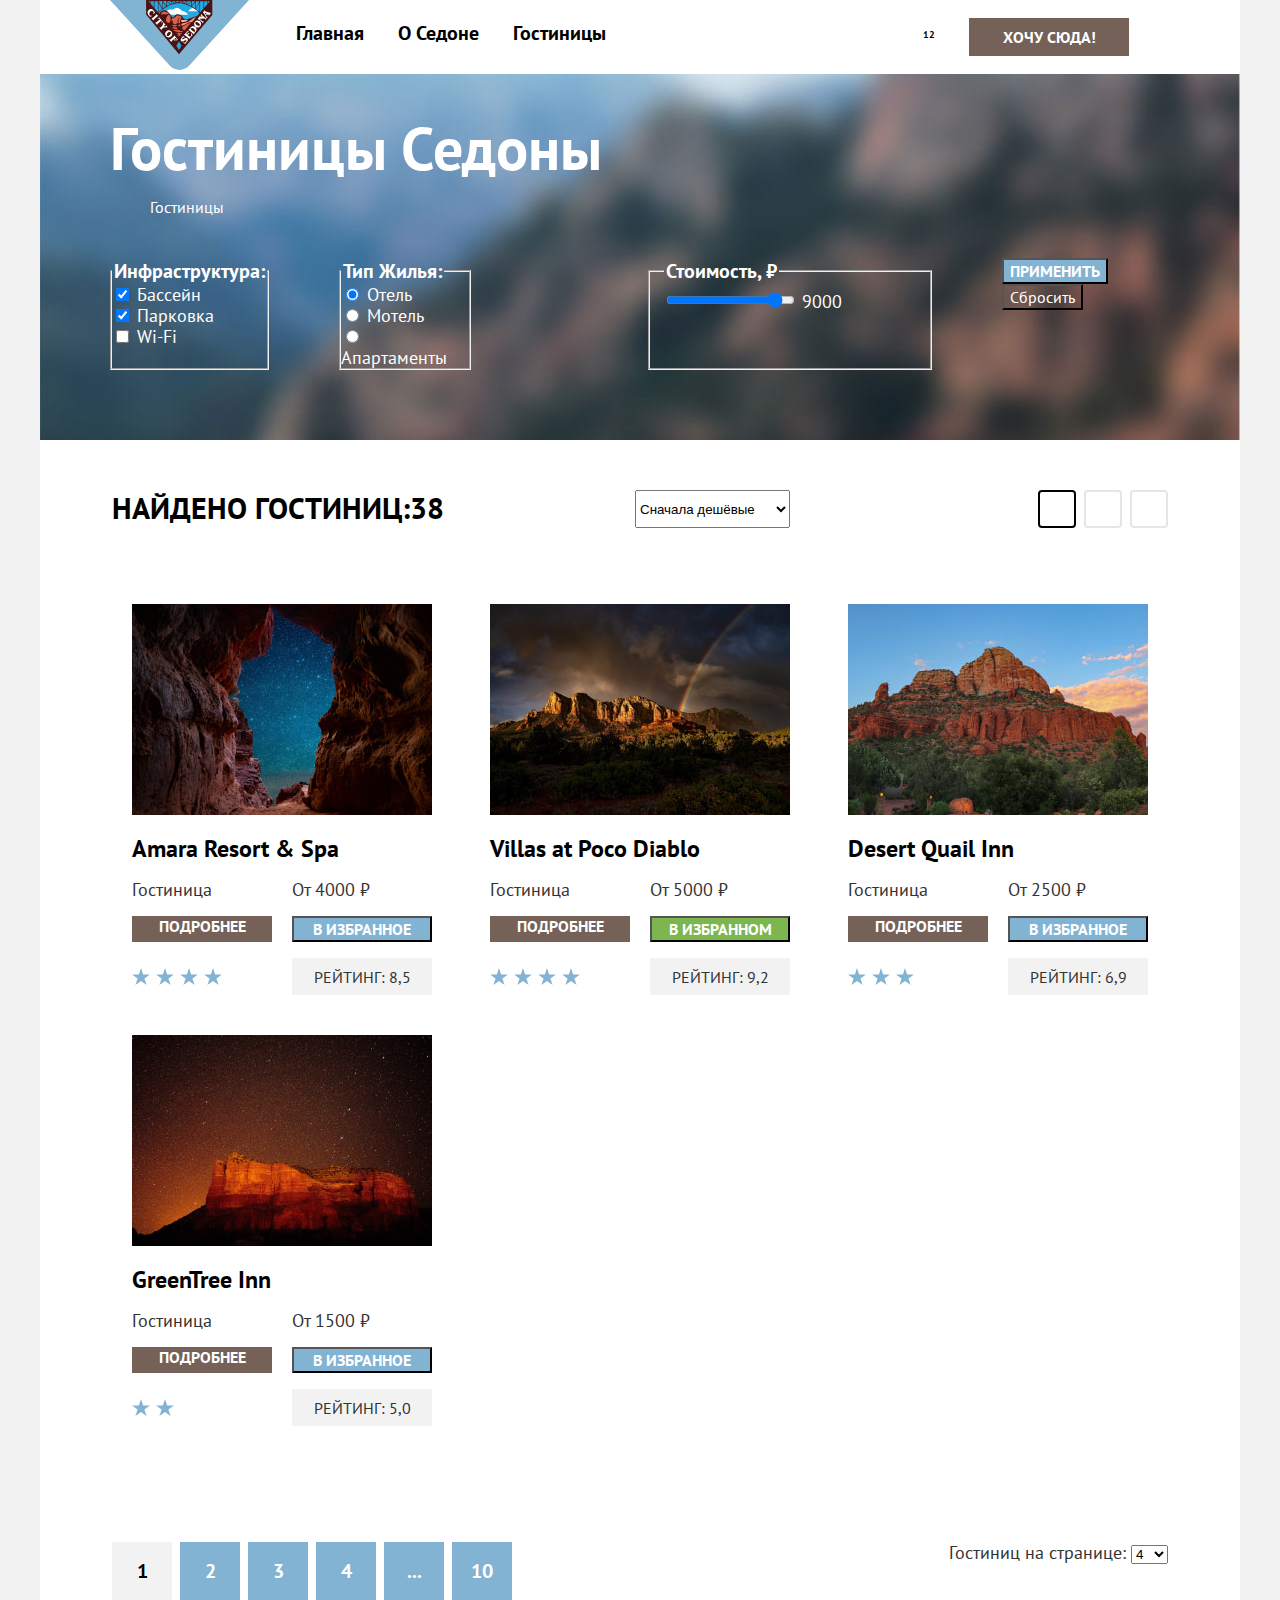
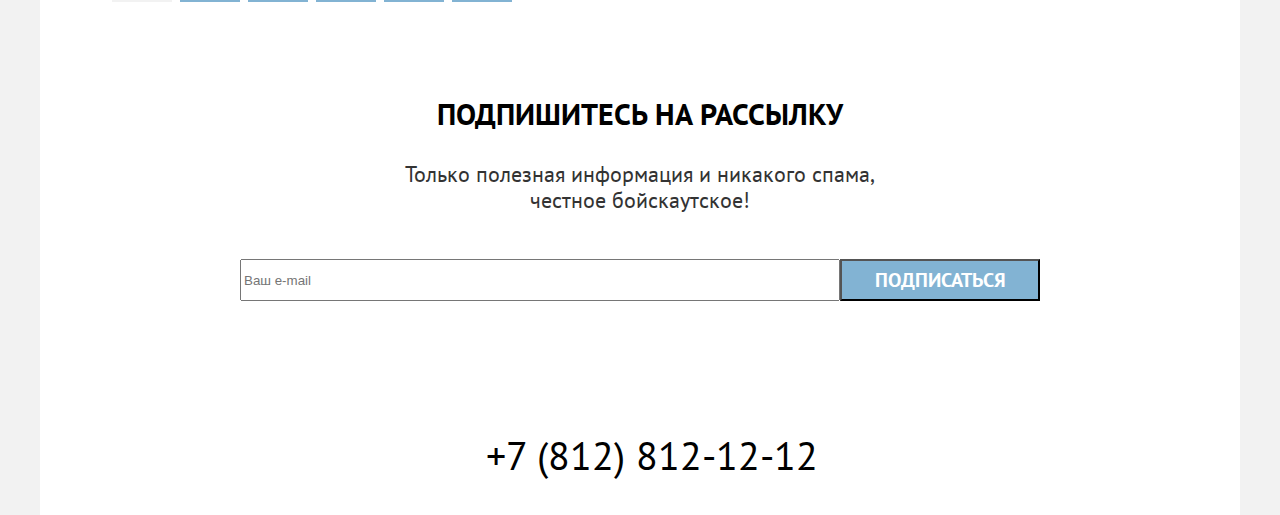
==== catalog.html @ 7f306c59 "Merge pull request #7 from irinka-akva/master" ====
<!DOCTYPE html>
<html lang="ru">

  <head>
    <meta charset="utf-8" />
    <title>Гостиницы Седоны</title>
    <link rel="stylesheet" href="styles/styles.css" />
  </head>

  <body>
    <div class="common-container">
      <header class="header">
        <nav class="navigation">
          <a class="navigation-logo" href="https://htmlacademy.ru/">
            <img class="header-logo" src="images/logo-sedona.svg" width="139" height="70"
              alt="Логотип сайта туристического городка Седона." />
          </a>
          <ul class="navigation-list">
            <li class="navigation-list-item">
              <a class="navigation-link navigation-link-nav" href="index.html">Главная</a>
            </li>
            <li class="navigation-list-item">
              <a class="navigation-link navigation-link-nav" href="#">О Седоне</a>
            </li>
            <li class="navigation-list-item">
              <a class="navigation-link-current navigation-link-nav" href="catalog.html">Гостиницы</a>
            </li>
          </ul>
          <ul class="navigation-list navigation-user">
            <li class="navigation-list-item">
              <a class="navigation-link navigation-link-user" href="#">
                <span class="visually-hidden">Поиск</span>
              </a>
            </li>
            <li class="navigation-list-item">
              <a class="navigation-link navigation-link-user" href="#">
                <span class="visually-hidden">Избранное</span>
                <span class="navigation-counter">12</span>
              </a>
            </li>
            <li class="navigation-list-item">
              <button class="button navigation-button-favourites" type="button">
                <span class="favourites-button">Хочу сюда!</span>
              </button>
            </li>
          </ul>
        </nav>
      </header>
      <main class="main-inner main-container">
        <div class="inner-header-filters">
          <header class="inner-header">
            <h1 class="inner-header-title">Гостиницы Седоны</h1>
            <ol class="breadcrumbs">
              <li class="breadcrumbs-item">
                <a class="breadcrumbs-link breadcrumbs-link-home" href="index.html"><span
                    class="visually-hidden">Главная</span></a>
              </li>
              <li class="breadcrumbs-item">
                <a class="breadcrumbs-link" href="#">Гостиницы</a>
              </li>
            </ol>
          </header>
          <section class="filters">
            <h2 class="visually-hidden">Фильтры выбора отелей</h2>
            <form class="filters-form" action="https://echo.htmlacademy.ru/" method="get">
              <div class="filters-form-container">
                <fieldset class="filters-form-group filters-infrastructure">
                  <legend class="filters-form-title">Инфраструктура:</legend>
                  <ul class="filters-form-list">
                    <li class="filters-form-item">
                      <label class="control">
                        <input class="control-item" type="checkbox" name="swimming-pool" checked />
                        Бассейн
                      </label>
                    </li>
                    <li class="filters-form-item">
                      <label class="control">
                        <input class="control-item" type="checkbox" name="parking" checked />
                        Парковка
                      </label>
                    </li>
                    <li class="filters-form-item">
                      <label class="control">
                        <input class="control-item" type="checkbox" name="wi-fi" />
                        Wi-Fi
                      </label>
                    </li>
                  </ul>
                </fieldset>
                <fieldset class="filters-form-group filters-accommodation">
                  <legend class="filters-form-title">Тип Жилья:</legend>
                  <ul class="filters-form-list">
                    <li class="filters-form-item">
                      <label>
                        <input class="control-item" type="radio" name="hotel" checked />
                        Отель
                      </label>
                    </li>
                    <li class="filters-form-item">
                      <label>
                        <input class="control-item" type="radio" name="motel" />
                        Мотель
                      </label>
                    </li>
                    <li class="filters-form-item">
                      <label>
                        <input class="control-item" type="radio" name="apartments" />
                        Апартаменты
                      </label>
                    </li>
                  </ul>
                </fieldset>
                <fieldset class="fildset--form-group filters-price">
                  <legend class="filters-form-title">Стоимость, ₽</legend>
                  <input class="control-item" type="range" name="price" value="9000" max="10000" min="0" step="1000" />
                  <output class="control-item-otput" name="priceOutput">9000</output>
                </fieldset>
                <div class="filters-button-wrapper">
                  <button class="button button-primary button-submit" type="submit">
                    Применить
                  </button>
                  <input class="button-reset" type="reset" value="Сбросить" />
                </div>
              </div>
            </form>
          </section>
        </div>
        <section class="select-catalog">
          <div class="select-catalog-wrapper">
            <h2 class="visually-hidden">Сортировка со списком отелей</h2>
            <p class="select-quantity">Найдено гостиниц:38</p>
            <select class="control-select" aria-label="Сортировка">
              <option value="cheep">Сначала дешёвые</option>
              <option value="popular">Сначала популярные</option>
              <option value="expensive">Сначала дорогие</option>
            </select>
            <div class="button-select-wrapper">
              <button class="button-select button-select-current" type="button">
                <span class="visually-hidden">Показать мелкие карточки</span>
              </button>
              <button class="button-select" type="button">
                <span class="visually-hidden">Показать крупные карточки</span>
              </button>
              <button class="button-select" type="button">
                <span class="visually-hidden">Показать карточки списком</span>
              </button>
            </div>
          </div>
          <ul class="hotel-list">
            <li class="hotel-card">
              <img class="hotel-card-image" src="images/hotels/hotel-1.jpg" width="300" height="211" alt="" />
              <h3 class="hotel-card-title">Amara Resort & Spa</h3>
              <div class="hotel-card-item-wrapper">
                <span class="hotel-card-item">Гостиница</span>
                <span class="hotel-card-price">От 4000 ₽</span>
                <a class="button hotel-card-button" href="#">Подробнее</a>
                <button class="button button-primary hotel-card-button" type="button">
                  В избранное
                </button>
                <img class="hotel-card-stars" src="images/stars/stars-4.svg" width="140" height="37"
                  alt="Четыре звезды." />
                <span class="hotel-card-rating">Рейтинг: 8,5</span>
              </div>
            </li>
            <li class="hotel-card">
              <img class="hotel-card-image" src="images/hotels/hotel-2.jpg" width="300" height="211" alt="" />
              <h3 class="hotel-card-title">Villas at Poco Diablo</h3>
              <div class="hotel-card-item-wrapper">
                <span class="hotel-card-item">Гостиница</span>
                <span class="hotel-card-price">От 5000 ₽</span>
                <a class="button hotel-card-button" href="#">Подробнее</a>
                <button class="button button-secondary hotel-card-button" type="button">
                  В избранном
                </button>
                <img class="hotel-card-stars" src="images/stars/stars-4.svg" width="140" height="37"
                  alt="Четыре звезды." />
                <span class="hotel-card-rating">Рейтинг: 9,2</span>
              </div>
            </li>
            <li class="hotel-card">
              <img class="hotel-card-image" src="images/hotels/hotel-3.jpg" width="300" height="211" alt="" />
              <h3 class="hotel-card-title">Desert Quail Inn</h3>
              <div class="hotel-card-item-wrapper">
                <span class="hotel-card-item">Гостиница</span>
                <span class="hotel-card-price">От 2500 ₽</span>
                <a class="button hotel-card-button" href="#">Подробнее</a>
                <button class="button button-primary hotel-card-button" type="button">
                  В избранное
                </button>
                <img class="hotel-card-stars" src="images/stars/stars-3.svg" width="140" height="37" alt="Три звезды." />
                <span class="hotel-card-rating">Рейтинг: 6,9</span>
              </div>
            </li>
            <li class="hotel-card">
              <img class="hotel-card-image" src="images/hotels/hotel-4.jpg" width="300" height="211" alt="" />
              <h3 class="hotel-card-title">GreenTree Inn</h3>
              <div class="hotel-card-item-wrapper">
                <span class="hotel-card-item">Гостиница</span>
                <span class="hotel-card-price">От 1500 ₽</span>
                <a class="button hotel-card-button" href="#">Подробнее</a>
                <button class="button button-primary hotel-card-button" type="button">
                  В избранное
                </button>
                <img class="hotel-card-stars" src="images/stars/stars-2.svg" width="140" height="37" alt="Две звезды." />
                <span class="hotel-card-rating">Рейтинг: 5,0</span>
              </div>
            </li>
          </ul>
          <div class="pagination-all">
            <ol class="pagination">
              <li class="pagination-item">
                <a class="pagination-link pagination-current">1</a>
              </li>
              <li class="pagination-item">
                <a class="pagination-link">2</a>
              </li>
              <li class="pagination-item">
                <a class="pagination-link">3</a>
              </li>
              <li class="pagination-item">
                <a class="pagination-link">4</a>
              </li>
              <li class="pagination-item">
                <a class="pagination-link">...</a>
              </li>
              <li class="pagination-item">
                <a class="pagination-link">10</a>
              </li>
            </ol>
            <label class="pagination-label">Гостиниц на странице:
              <select class="pagination-select">
                <option value="four">4</option>
                <option value="eight">8</option>
                <option value="twelve">12</option>
              </select>
            </label>
          </div>
        </section>
      </main>
      <footer class="main-footer">
        <section class="newsletter-catalog">
          <h2 class="newsletter-title-1">Подпишитесь на рассылку</h2>
          <p class="newsletter-description">
            Только полезная информация и никакого спама,<br> честное бойскаутское!
          </p>
          <form class="newsletter-form" action="https://echo.htmlacademy.ru/" method="post">
            <label class="visually-hidden" for="newsletter-email">Email</label>
            <input class="newsletter-form-field" type="email" placeholder="Ваш e-mail" name="email"
              id="newsletter-email" />
            <button class="button button-primary newsletter-button" type="submit">
              Подписаться
            </button>
          </form>
        </section>
        <section class="footer-contacts">
          <h2 class="visually-hidden">Контакты</h2>
          <div class="footer-container">
            <section class="footer-contacts-social">
              <h3 class="visually-hidden">Социальные сети</h3>
              <ul class="footer-contacts-social-list">
                <li class="footer-contacts-social-list-item">
                  <a class="footer-contacts-social-link" href="https://vk.com/htmlacademy">
                    <span class="visually-hidden">Вконтакте</span>
                  </a>
                </li>

                <li class="footer-contacts-social-list-item">
                  <a class="footer-contacts-social-link" href="https://t.me/htmlacademy">
                    <span class="visually-hidden">Телеграм</span>
                  </a>
                </li>

                <li class="footer-contacts-social-list-item">
                  <a class="footer-contacts-social-link" href="https://www.youtube.com/user/htmlacademyru">
                    <span class="visually-hidden">Ютюб</span>
                  </a>
                </li>
              </ul>
            </section>
            <section class="footer-contacts-phone">
              <h3 class="visually-hidden">Номер телефона</h3>
              <a class="footer-contacts-phone-number" href="tel:+78128121212">+7 (812) 812-12-12</a>
            </section>
            <section class="footer-contacts-logo">
              <h3 class="visually-hidden">Логотип</h3>
              <a class="footer-contacts-logo-link" href="https://htmlacademy.ru/">
                <span class="visually-hidden">Логотип HTML academy</span>
              </a>
            </section>
          </div>
        </section>
      </footer>
    </div>
  </body>

</html>
---- styles/styles.css ----
@font-face {
  font-family: "PT Sans";
  font-weight: 400;
  font-style: normal;
  src: url("../fonts/ptsans-400.woff2") format("woff2");
  font-display: swap;
}

@font-face {
  font-family: "PT Sans";
  font-weight: 700;
  font-style: normal;
  src: url("../fonts/ptsans-700.woff2") format("woff2");
  font-display: swap;
}

html {
  height: 100%;
}

body {
  margin: 0;
  height: 100%;
  font-family: "PT Sans", "Arial", sans-serif;
  font-size: 18px;
  line-height: 21px;
  color: #333333;
  background-color: #F2F2F2;
}

.visually-hidden {
  position: absolute;
  width: 1px;
  height: 1px;
  margin: -1px;
  padding: 0;
  border: 0;
  clip: rect(0 0 0 0);
  overflow: hidden;
}

.button {
  font-family: inherit;
  font-weight: 700;
  font-size: 16px;
  line-height: 20px;
  text-align: center;
  text-transform: uppercase;
  color: #FFFFFF;
  background-color: #756157;
  text-decoration: none;
}

.button-primary {
  background-color: #82B3D3;
}

.button-secondary {
  background-color: #7DB54F;
}

.common-container {
  display: flex;
  flex-direction: column;
  min-height: 100%;
  background-color: #FFFFFF;
  margin: 0 auto;
  width: 1200px;
}

.main-container {
  flex-grow: 1;
}

/* Index page */

.navigation {
  display: flex;
  padding-left: 70px;
  padding-right: 70px;
}

.navigation-logo {
  width: 139px;
  margin-right: 30px;
}

.navigation-list {
  display: flex;
  flex-wrap: wrap;
  margin: 0;
  padding: 0;
  width: 550px;
  list-style-type: none;
}

.navigation-link,
.navigation-link-current {
  font-family: "PT Sans", "Arial", sans-serif;
  font-size: 20px;
  line-height: 26px;
  font-weight: 700;
  text-align: center;
  color: #000000;
  text-transform: capitalize;
  text-decoration: none;
}

.navigation-link-nav {
  display: block;
  padding: 20px 17px;
}

.navigation-user {
  max-width: 300px;
  align-items: center;
  justify-content: flex-end;
}

.navigation-link-user {
  display: block;
  min-width: 18px;
  min-height: 18px;
  padding: 24px 11px;
}

.navigation-counter {
  display: block;
  font-size: 10px;
  line-height: 13px;
}

.navigation-button-favourites {
  padding: 9px 15px;
  margin-left: 20px;
  border: 0;
  min-width: 160px;
}

.greeting {
  padding-top: 51px;
  padding-bottom: 82px;
  background-image: url("../images/background/greeting-background.jpg");
  background-size: cover;
  background-repeat: no-repeat;
  text-align: center;
}

.greeting-image {
  display: block;
  margin: 0 auto;
}

.description {
  padding-top: 63px;
  padding-bottom: 90px;
  font-size: 22px;
  line-height: 26px;
  text-align: center;
}

.description-title {
  margin: 0;
  margin-bottom: 31px;
  font-weight: 700;
  font-size: 30px;
  line-height: 36px;
  color: #000000;
  text-transform: uppercase;
}

.best-description {
  margin: 0;
}

.advantages {
  text-align: center;
}

.advantages-list {
  display: flex;
  flex-wrap: wrap;
  margin: 0;
  padding: 0;
  list-style-type: none;
}

.advantages-title,
.internal-advantages-title {
  margin: 0;
  margin-bottom: 30px;
  font-weight: 700;
  font-size: 24px;
  line-height: 28px;
  text-transform: uppercase;
  color: #000000;
}

.advantages-number {
  display: block;
  margin-bottom: 30px;
}

.advantages-description,
.internal-advantages-description {
  margin: 0;
}

.container-advantages-list-item {
  box-sizing: border-box;
  padding-top: 92px;
  padding-bottom: 50px;
  padding-left: 85px;
  padding-right: 85px;
  width: 400px;
  color: #FFFFFF;
  background-color: #82B3D3;
}

.container-advantages-list-item .advantages-title {
  color: #FFFFFF;
}

.container-advantages-list-item,
.internal-advantages-list-item,
.advantages-list-item {
  min-height: 384px;
}

.internal-advantages-list {
  display: flex;
  flex-wrap: wrap;
  padding: 0;
  list-style-type: none;
}

.internal-advantages-house {
  display: block;
  margin-bottom: 30px;
  background-image: url("../images/advantage-icons/house.svg");
  width: 75px;
  height: 72px;
  background-repeat: no-repeat;
  margin-left: auto;
  margin-right: auto;
}

.internal-advantages-meal {
  display: block;
  margin-bottom: 30px;
  background-image: url("../images/advantage-icons/meal.svg");
  width: 74px;
  height: 72px;
  background-repeat: no-repeat;
  margin-left: auto;
  margin-right: auto;
}

.internal-advantages-souvenir {
  display: block;
  margin-bottom: 30px;
  background-image: url("../images/advantage-icons/souvenir.svg");
  width: 64px;
  height: 76px;
  background-repeat: no-repeat;
  margin-left: auto;
  margin-right: auto;
}

.container-advantages-list-1 {
  display: flex;
  flex-wrap: wrap;
}

.container-advantages-list-2 {
  display: flex;
  flex-wrap: wrap;
}

.internal-advantages-list-item {
  box-sizing: border-box;
  padding-top: 80px;
  padding-bottom: 50px;
  padding-left: 85px;
  padding-right: 85px;
  width: 400px;
  background-color: rgba(131, 179, 211, 0.12);
}

.list-item-tipe-1 {
  background-color: #FFFFFF;
}

.advantages-list-item {
  box-sizing: border-box;
  padding-top: 92px;
  padding-bottom: 50px;
  padding-left: 85px;
  padding-right: 85px;
  width: 400px;
  background-color: rgba(131, 179, 211, 0.12);
}

.list-item-tipe-2 {
  background-color: rgba(131, 179, 211, 0.2);
}

.search {
  padding-top: 91px;
  padding-bottom: 93px;
  font-size: 22px;
  line-height: 26px;
  text-align: center;
}

.search-question {
  display: block;
  margin-bottom: 29px;
  font-weight: 700;
  font-size: 30px;
  line-height: 36px;
  text-transform: uppercase;
  color: #000000;
}

.search-button {
  display: block;
  font-size: 20px;
  line-height: 36px;
}

.search-description {
  margin: 0;
  margin-bottom: 68px;
}

.newsletter {
  padding-top: 94px;
  padding-bottom: 94px;
  font-size: 22px;
  line-height: 26px;
  text-align: center;
  background-image: url("../images/background/newsletter-background.jpg");
  background-size: cover;
  background-repeat: no-repeat;
  color: #FFFFFF;
}

.newsletter-form {
  display: grid;
  grid-template-columns: min(600px) min(200px);
  justify-content: center;
}

.newsletter-title,
.newsletter-title-1 {
  margin: 0;
  margin-bottom: 29px;
  font-weight: 700;
  font-size: 30px;
  line-height: 36px;
  text-transform: uppercase;
}

.newsletter-title-1 {
  color: #000000;
}

.newsletter-description {
  margin: 0;
  margin-bottom: 46px;
}

.newsletter-button {
  font-size: 20px;
  line-height: 36px;
}

.footer-container {
  display: flex;
  justify-content: space-between;
}

.footer-contacts {
  padding-top: 40px;
  padding-bottom: 30px;
  padding-right: 70px;
  padding-left: 70px;
}

.footer-contacts-social-list {
  display: flex;
  flex-wrap: wrap;
  max-width: 190px;
  margin: 0;
  padding: 0;
  list-style-type: none;
}

.footer-contacts-social-link {
  display: block;
  min-width: 22px;
  min-height: 17px;
  padding: 12px;
}

.footer-contacts-phone-number {
  font-family: "PT Sans", "Arial", sans-serif;
  font-weight: 400;
  font-size: 40px;
  line-height: 40px;
  text-transform: uppercase;
  text-decoration: none;
  color: #000000;
}

.footer-contacts-logo-link {
  display: block;
  padding: 8px 0;
  min-width: 115px;
  min-height: 34px;
}

/* Catalog page */

.inner-header-filters {
  padding: 70px;
  padding-top: 35px;
  background-image: url("../images/background/filters-background.jpg");
  background-size: cover;
  background-repeat: no-repeat;
  background-color: #756157;
  color: #FFFFFF;
}

.inner-header {
  width: 1060px;
  margin: 0 auto;
}

.inner-header-title {
  margin: 0;
  margin-bottom: 10px;
  font-weight: 700;
  font-size: 60px;
  line-height: 78px;
}

.breadcrumbs {
  display: flex;
  flex-wrap: wrap;
  margin: 0;
  margin-bottom: 40px;
  padding: 0;
  max-width: 400px;
  list-style-type: none;
}

.breadcrumbs-item a {
  display: block;
  min-width: 12px;
  min-height: 12px;
  font-family: inherit;
  font-size: 16px;
  line-height: 21px;
  color: #FFFFFF;
  text-decoration: none;
}

.breadcrumbs-link-home {
  margin-right: 20px;
  padding: 4px;
}

.filters-form-container {
  display: flex;
}

.filters-form-group {
  margin: 0;
  padding: 0;
}

.filters-form-list {
  margin: 0;
  padding: 0;
  list-style-type: none;

}

.filters-form-title {
  font-weight: 700;
  font-size: 20px;
  line-height: 26px;
}

.button-reset {
  font-family: inherit;
  font-size: 16px;
  line-height: 20px;
  color: #FFFFFF;
  background-color: transparent;
}

.filters-infrastructure {
  width: 151px;
  margin-right: 70px;
}

.filters-accommodation {
  width: 146px;
  margin-right: 175px;
}

.filters-price {
  width: 288px;
  margin-right: 70px;
}

.select-catalog {
  display: flex;
  padding-top: 50px;
  padding-left: 72px;
  padding-right: 72px;
  flex-direction: column;
}

.select-catalog-wrapper {
  display: flex;
  flex-wrap: wrap;
  margin-bottom: 56px;
}

.select-quantity {
  margin: 0;
  margin-right: 191px;
  max-width: 370px;
  font-weight: 700;
  font-size: 30px;
  line-height: 36px;
  text-transform: uppercase;
  color: #000000;
}

.button-select-wrapper {
  display: flex;
  flex-wrap: wrap;
  margin-left: auto;
  max-width: 160px;
}

.button-select {
  min-width: 16px;
  min-height: 14px;
  padding: 17px;
  margin-right: 8px;
  background-color: #FFFFFF;
  border: 2px solid #E5E5E5;
  border-radius: 4px;
}

.button-select-current {
  border: 2px solid #000000;
}

.button-select:nth-child(3n) {
  margin-right: 0;
}

.hotel-list {
  display: grid;
  grid-template-columns: repeat(auto-fill, 340px);
  column-gap: 18px;
  margin: 0;
  margin-bottom: 96px;
  padding: 0;
  list-style-type: none;
}

.hotel-card {
  padding: 20px;
}

.hotel-card-item-wrapper {
  display: grid;
  grid-template-columns: 140px 140px;
  column-gap: 20px;
  row-gap: 16px;
}

.hotel-card-title {
  margin: 0;
  margin-bottom: 16px;
  font-weight: 700;
  font-size: 24px;
  line-height: 28px;
  color: #000000;
}

.hotel-card-image {
  margin-bottom: 16px;
}

.hotel-card-rating {
  padding-top: 9px;
  background-color: #F2F2F2;
  font-size: 16px;
  line-height: 20px;
  text-align: center;
  text-transform: uppercase;
}

.pagination {
  display: flex;
  flex-wrap: wrap;
  margin: 0;
  padding: 0;
  list-style-type: none;
}

.pagination-all {
  display: flex;
  flex-wrap: wrap;
}

.pagination-link {
  display: block;
  box-sizing: border-box;
  width: 60px;
  height: 60px;
  padding-top: 11px;
  font-weight: 700;
  font-size: 20px;
  line-height: 36px;
  text-align: center;
  text-transform: uppercase;
  background-color: #82B3D3;
  color: #FFFFFF;
}

.pagination-item:not(:last-child) {
  margin-right: 8px;
}

.pagination-current {
  color: #000000;
  background-color: #F2F2F2;
}

.pagination-label {
  margin-left: auto;
}

.newsletter-catalog {
  padding-top: 94px;
  padding-bottom: 94px;
  font-size: 22px;
  line-height: 26px;
  text-align: center;
}
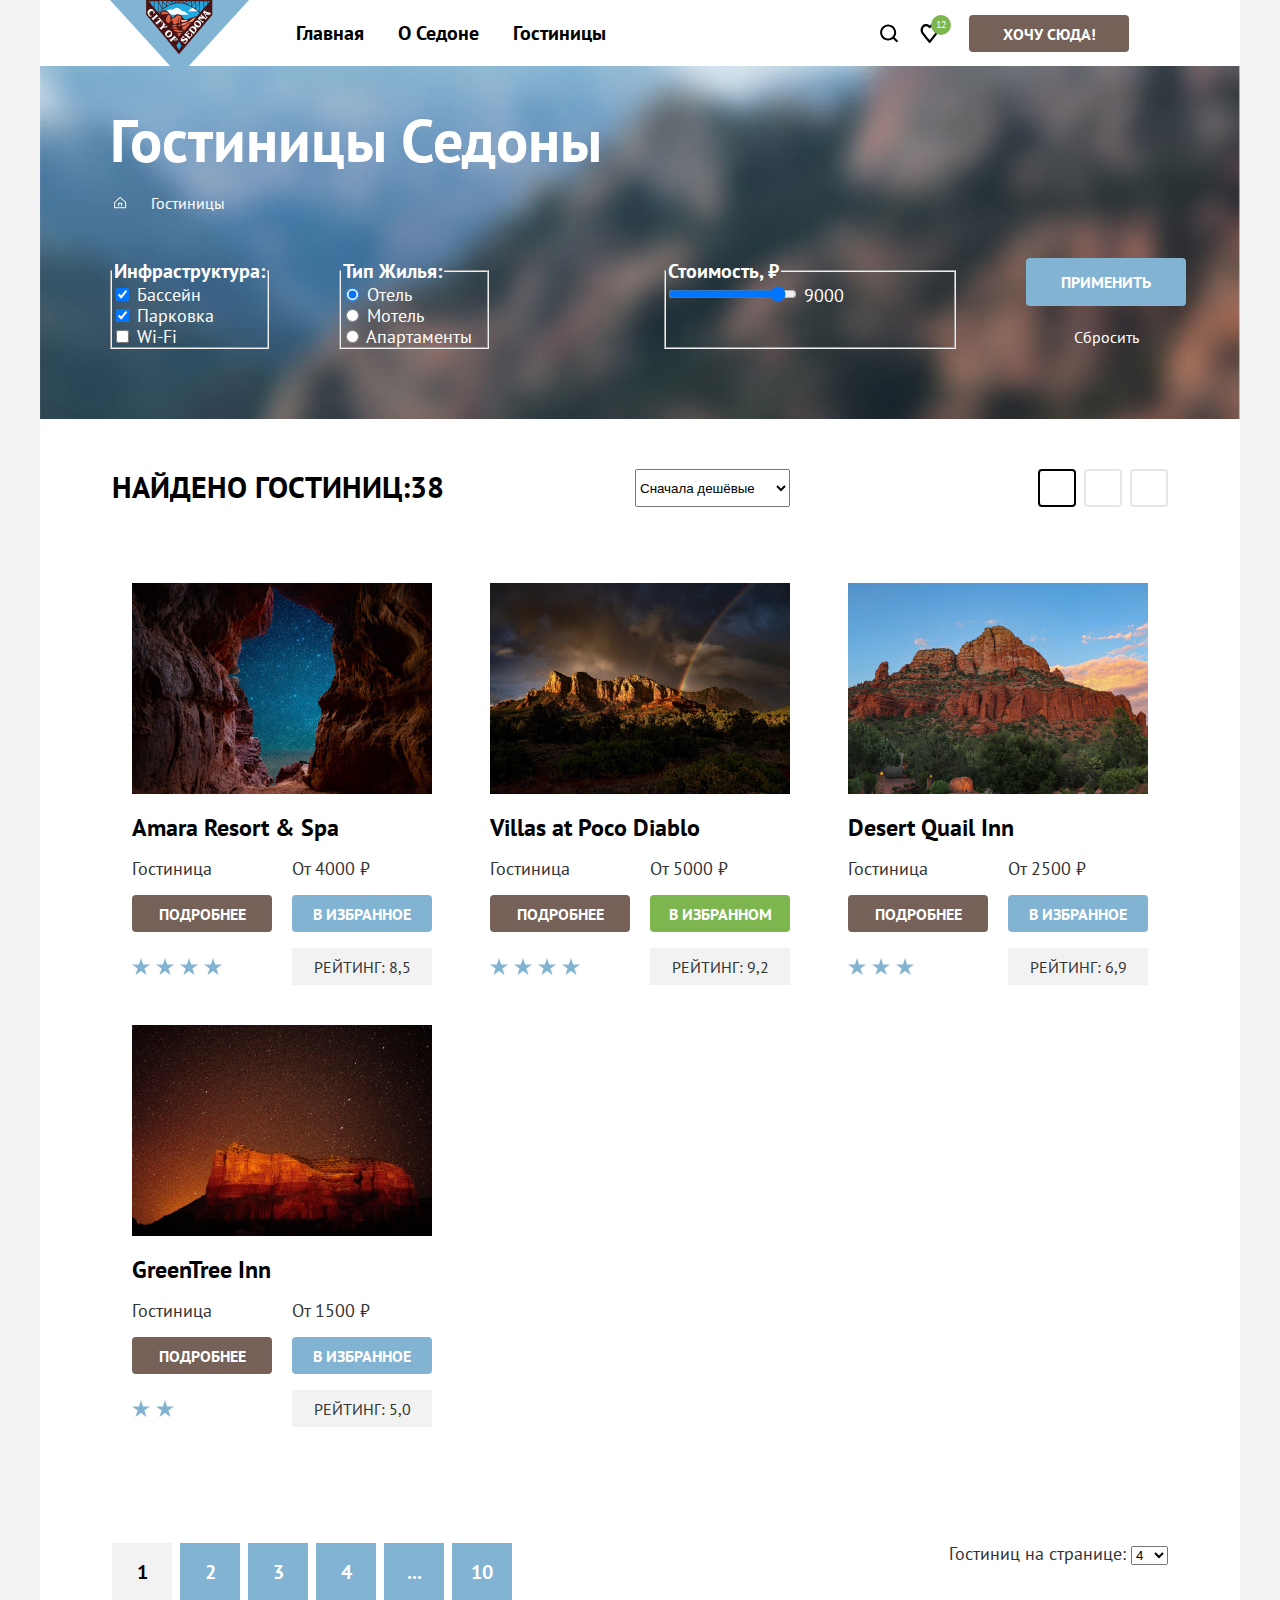
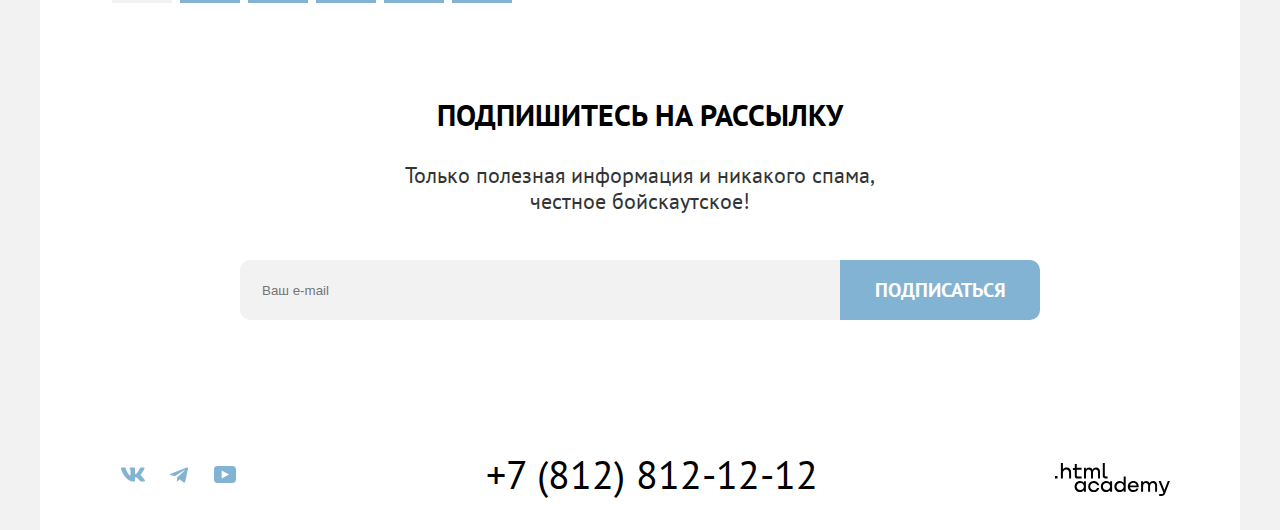
==== commit 1d5b4cfb: "Добавляет декоративные элементы на страницу каталога" ====
--- a/catalog.html
+++ b/catalog.html
@@ -33,7 +33,7 @@
               </a>
             </li>
             <li class="navigation-list-item">
-              <a class="navigation-link navigation-link-user" href="#">
+              <a class="navigation-link navigation-link-user navigation-link-user-favorite" href="#">
                 <span class="visually-hidden">Избранное</span>
                 <span class="navigation-counter">12</span>
               </a>
@@ -52,7 +52,10 @@
             <h1 class="inner-header-title">Гостиницы Седоны</h1>
             <ol class="breadcrumbs">
               <li class="breadcrumbs-item">
-                <a class="breadcrumbs-link breadcrumbs-link-home" href="index.html"><span
+                <a class="breadcrumbs-link breadcrumbs-link-home" href="index.html">
+                  <svg width="13" height="13" viewBox="0 0 13 13" fill="currentColor" xmlns="http://www.w3.org/2000/svg">
+                    <path fill-rule="evenodd" clip-rule="evenodd" d="m.16 6.15 6-5.5 6 5.5v6.2h-12v-6.2Zm1 .4v4.8h10v-4.8l-5-4.5-5 4.5Zm4 3.8h-1v-3.5h4v3.5h-1v-2.5h-2v2.5Z"/></svg>
+<span
                     class="visually-hidden">Главная</span></a>
               </li>
               <li class="breadcrumbs-item">
@@ -110,7 +113,7 @@
                     </li>
                   </ul>
                 </fieldset>
-                <fieldset class="fildset--form-group filters-price">
+                <fieldset class="filters-form-group filters-price">
                   <legend class="filters-form-title">Стоимость, ₽</legend>
                   <input class="control-item" type="range" name="price" value="9000" max="10000" min="0" step="1000" />
                   <output class="control-item-otput" name="priceOutput">9000</output>
@@ -245,7 +248,7 @@
           </p>
           <form class="newsletter-form" action="https://echo.htmlacademy.ru/" method="post">
             <label class="visually-hidden" for="newsletter-email">Email</label>
-            <input class="newsletter-form-field" type="email" placeholder="Ваш e-mail" name="email"
+            <input class="newsletter-form-field newsletter-form-field-catalog" type="email" placeholder="Ваш e-mail" name="email"
               id="newsletter-email" />
             <button class="button button-primary newsletter-button" type="submit">
               Подписаться
@@ -260,18 +263,31 @@
               <ul class="footer-contacts-social-list">
                 <li class="footer-contacts-social-list-item">
                   <a class="footer-contacts-social-link" href="https://vk.com/htmlacademy">
+                    <svg class="navigation-icon" aria-hidden="true" focusable="false" width="24" height="15" viewBox="0 0 24 15" fill="none" xmlns="http://www.w3.org/2000/svg">
+                      <path fill-rule="evenodd" clip-rule="evenodd"
+                        d="M23.45 1.45c.17-.55 0-.95-.8-.95h-2.62c-.67 0-.98.35-1.14.73 0 0-1.34 3.2-3.23 5.27-.61.6-.89.8-1.22.8-.17 0-.42-.2-.42-.74V1.45c0-.66-.18-.95-.74-.95H9.15c-.42 0-.67.3-.67.6 0 .61.95.76 1.05 2.5v3.8c0 .84-.16.99-.5.99-.88 0-3.05-3.21-4.33-6.89-.25-.71-.5-1-1.17-1H.9c-.75 0-.9.35-.9.73 0 .68.89 4.07 4.14 8.55 2.18 3.06 5.23 4.72 8.01 4.72 1.67 0 1.88-.37 1.88-1v-2.32c0-.73.16-.88.69-.88.38 0 1.05.2 2.61 1.67 1.78 1.75 2.07 2.53 3.08 2.53h2.62c.75 0 1.13-.37.91-1.1-.24-.72-1.09-1.77-2.21-3.02-.62-.7-1.54-1.47-1.81-1.86-.4-.49-.28-.7 0-1.14 0 0 3.2-4.43 3.53-5.93Z"
+                        fill="#83B3D3" />
+                    </svg>
                     <span class="visually-hidden">Вконтакте</span>
                   </a>
                 </li>
-
                 <li class="footer-contacts-social-list-item">
                   <a class="footer-contacts-social-link" href="https://t.me/htmlacademy">
+                    <svg class="navigation-icon" aria-hidden="true" focusable="false" width="18" height="16" viewBox="0 0 18 16" fill="none" xmlns="http://www.w3.org/2000/svg">
+                      <path
+                        d="M16.79.6.84 6.75c-1.09.43-1.08 1.04-.2 1.31l4.1 1.28 9.47-5.98c.44-.27.85-.12.52.18l-7.68 6.92-.28 4.22c.41 0 .6-.19.83-.41l1.99-1.93 4.13 3.05c.77.42 1.31.2 1.5-.7l2.72-12.8C18.22.77 17.5.27 16.79.59Z"
+                        fill="#83B3D3" />
+                    </svg>
                     <span class="visually-hidden">Телеграм</span>
                   </a>
                 </li>
-
                 <li class="footer-contacts-social-list-item">
                   <a class="footer-contacts-social-link" href="https://www.youtube.com/user/htmlacademyru">
+                    <svg class="navigation-icon" aria-hidden="true" focusable="false" width="22" height="17" viewBox="0 0 22 17" fill="none" xmlns="http://www.w3.org/2000/svg">
+                      <path
+                        d="M18.6 0H3.18C1.31 0 0 1.6 0 3.4v10.1C0 15.4 1.31 17 3.17 17h15.66c1.64 0 3.17-1.6 3.17-3.4V3.4C21.78 1.6 20.47 0 18.6 0ZM7.67 12.54V4.46L15 8.5l-7.33 4.04Z"
+                        fill="#83B3D3" />
+                    </svg>
                     <span class="visually-hidden">Ютюб</span>
                   </a>
                 </li>
@@ -284,6 +300,11 @@
             <section class="footer-contacts-logo">
               <h3 class="visually-hidden">Логотип</h3>
               <a class="footer-contacts-logo-link" href="https://htmlacademy.ru/">
+                <svg aria-hidden="true" focusable="false" width="115" height="33" viewBox="0 0 115 33" fill="none" xmlns="http://www.w3.org/2000/svg">
+                  <path
+                    d="M0 12.9v2.6h2.5v-2.6H0ZM11.6 4.5c-1.6 0-2.8.7-3.6 1.7h-.1V0h-2v15.5h2v-5.3c0-2.1 1.3-3.6 3.3-3.6 1.8 0 2.9 1.4 2.9 3.2v5.7h2V9.4c.1-3-1.8-4.9-4.5-4.9ZM26.6 4.8h-4.8V1.1h-2v3.8h-1.9v2h1.9v6c0 1.7 1 2.7 2.7 2.7h4.1v-2h-3.7c-.7 0-1.1-.4-1.1-1.1V6.8h4.8v-2ZM41.1 4.6c-1.6 0-2.9.8-3.5 2.1h-.1c-.6-1.2-1.8-2.1-3.4-2.1-1.4 0-2.5.8-3.1 1.8h-.1V4.8H29v10.6h2V10c0-2 1-3.5 2.6-3.5 1.5 0 2.4 1 2.4 2.6v6.3h2V9.8c0-2.4 1.4-3.3 2.6-3.3 1.5 0 2.4 1 2.4 2.6v6.3h2V8.9c.1-2.5-1.4-4.3-3.9-4.3ZM47.8 12.7c0 1.7 1 2.7 2.8 2.7h2v-2h-1.7c-.7 0-1.1-.4-1.1-1.1V0h-2v12.7ZM28.9 19.7c-.9-1.1-2.2-1.8-3.9-1.8-3.1 0-5.4 2.3-5.4 5.6s2.3 5.6 5.4 5.6c1.8 0 3-.8 3.8-1.9h.1v1.6h2V18.2h-2v1.5Zm-3.6 7.4c-2.2 0-3.6-1.6-3.6-3.6s1.4-3.6 3.6-3.6 3.6 1.6 3.6 3.6c0 1.9-1.4 3.6-3.6 3.6ZM44.2 22c-.5-2.4-2.6-4.1-5.4-4.1a5.4 5.4 0 0 0-5.6 5.6c0 3.1 2.2 5.6 5.6 5.6 2.8 0 4.9-1.8 5.4-4.2h-2.1a3.4 3.4 0 0 1-3.3 2.3c-2.2 0-3.6-1.6-3.6-3.6s1.4-3.6 3.6-3.6c1.6 0 2.8 1 3.3 2.2h2.1V22ZM55.1 19.7c-.9-1.1-2.2-1.8-3.9-1.8-3.1 0-5.4 2.3-5.4 5.6s2.3 5.6 5.4 5.6c1.8 0 3-.8 3.8-1.9h.1v1.6h2V18.2h-2v1.5Zm-3.6 7.4c-2.2 0-3.6-1.6-3.6-3.6s1.4-3.6 3.6-3.6 3.6 1.6 3.6 3.6c0 1.9-1.5 3.6-3.6 3.6ZM68.7 19.8c-.9-1.1-2.2-1.9-3.9-1.9-3.1 0-5.4 2.3-5.4 5.6s2.2 5.6 5.4 5.6c1.7 0 3-.8 3.8-1.8h.1v1.5h2V13.4h-2v6.4Zm-3.6 7.3c-2.2 0-3.6-1.6-3.6-3.6s1.4-3.6 3.6-3.6 3.6 1.6 3.6 3.6c-.1 2-1.5 3.6-3.6 3.6ZM78.3 17.9c-3.3 0-5.5 2.5-5.5 5.6 0 3 2.1 5.6 5.5 5.6 2.5 0 4.5-1.3 5.2-3.6h-2.1c-.5 1-1.6 1.6-3 1.6-1.9 0-3.3-1.3-3.4-2.9h8.8c.2-3.6-2-6.3-5.5-6.3Zm0 1.9c1.7 0 3 1 3.3 2.6h-6.5c.3-1.5 1.5-2.6 3.2-2.6ZM98.2 17.9c-1.6 0-2.9.8-3.6 2h-.1c-.6-1.2-1.8-2-3.4-2-1.4 0-2.5.7-3.1 1.8v-1.5h-1.9v10.6h2v-5.4c0-2 1-3.4 2.6-3.5 1.5 0 2.4 1 2.4 2.6v6.3h2v-5.6c0-2.4 1.4-3.3 2.6-3.3 1.5 0 2.4 1 2.4 2.6v6.3h2v-6.5c.1-2.6-1.4-4.4-3.9-4.4ZM109.4 27l-3.6-8.9h-2.2l4.8 11.6c-.3.9-.7 1.2-1.7 1.2h-2.5v2h2.5c1.8 0 2.8-.8 3.5-2.6l4.7-12.2h-2.1l-3.4 8.9Z"
+                    fill="#000" />
+                </svg>
                 <span class="visually-hidden">Логотип HTML academy</span>
               </a>
             </section>
--- a/styles/styles.css
+++ b/styles/styles.css
@@ -40,6 +40,7 @@
 }
 
 .button {
+  display: inline-block;
   font-family: inherit;
   font-weight: 700;
   font-size: 16px;
@@ -49,6 +50,10 @@
   color: #FFFFFF;
   background-color: #756157;
   text-decoration: none;
+  cursor: pointer;
+  padding: 9px 15px 8px 15px;
+  border: 0;
+  border-radius: 4px;
 }
 
 .button-primary {
@@ -85,6 +90,12 @@
   margin-right: 30px;
 }
 
+.header-logo {
+  display: block;
+  position: absolute;
+
+}
+
 .navigation-list {
   display: flex;
   flex-wrap: wrap;
@@ -122,19 +133,44 @@
   min-width: 18px;
   min-height: 18px;
   padding: 24px 11px;
+  background-size: cover;
+  background-repeat: no-repeat;
+  background-position: center;
+  background-size: 19px 19px;
+}
+
+.navigation-list-item:nth-child(1) .navigation-link-user {
+  background-image: url("../images/search.svg");
+}
+
+.navigation-list-item:nth-child(2) .navigation-link-user {
+  background-image: url("../images/favorite.svg");
+}
+
+.navigation-link-user-favorite {
+  position: relative;
 }
 
 .navigation-counter {
-  display: block;
+  position: absolute;
+  box-sizing: border-box;
+  top: 15px;
+  right: -2px;
+  width: 20px;
+  height: 20px;
+  padding-top: 3px;
+  font-weight: 400;
   font-size: 10px;
   line-height: 13px;
+  color: #FFFFFF;
+  background-color: #7DB54F;
+  border-radius: 50%;
 }
 
 .navigation-button-favourites {
-  padding: 9px 15px;
+  min-width: 160px;
+  margin: auto;
   margin-left: 20px;
-  border: 0;
-  min-width: 160px;
 }
 
 .greeting {
@@ -249,7 +285,7 @@
   display: block;
   margin-bottom: 30px;
   background-image: url("../images/advantage-icons/meal.svg");
-  width: 74px;
+  width: 75px;
   height: 72px;
   background-repeat: no-repeat;
   margin-left: auto;
@@ -260,7 +296,7 @@
   display: block;
   margin-bottom: 30px;
   background-image: url("../images/advantage-icons/souvenir.svg");
-  width: 64px;
+  width: 75px;
   height: 76px;
   background-repeat: no-repeat;
   margin-left: auto;
@@ -287,6 +323,14 @@
   background-color: rgba(131, 179, 211, 0.12);
 }
 
+.internal-advantages-list-item:nth-child(2) {
+  padding-top: 81px;
+}
+
+.internal-advantages-list-item:nth-child(3) {
+  padding-top: 78px;
+}
+
 .list-item-tipe-1 {
   background-color: #FFFFFF;
 }
@@ -324,7 +368,9 @@
 }
 
 .search-button {
-  display: block;
+  box-sizing: border-box;
+  padding: 12px 15px;
+  min-width: 574px;
   font-size: 20px;
   line-height: 36px;
 }
@@ -352,6 +398,21 @@
   justify-content: center;
 }
 
+.newsletter-form-field {
+  padding: 20px 22px 19px 22px;
+  border: none;
+  border-radius: 10px 0px 0px 10px;
+}
+
+.newsletter-form-field-catalog {
+background-color: #F2F2F2;
+}
+
+.newsletter-button {
+border-radius: 0px 10px 10px 0px;
+padding: 12px 15px;
+}
+
 .newsletter-title,
 .newsletter-title-1 {
   margin: 0;
@@ -404,7 +465,21 @@
   padding: 12px;
 }
 
+.navigation-icon {
+position: absolute;
+margin: auto;
+top: 0;
+bottom: 0;
+right: 0;
+left: 0;
+}
+
+.footer-contacts-social-list-item {
+  position: relative;
+}
+
 .footer-contacts-phone-number {
+  padding: 5px 0;
   font-family: "PT Sans", "Arial", sans-serif;
   font-weight: 400;
   font-size: 40px;
@@ -416,7 +491,7 @@
 
 .footer-contacts-logo-link {
   display: block;
-  padding: 8px 0;
+  padding-top: 9px;
   min-width: 115px;
   min-height: 34px;
 }
@@ -448,6 +523,7 @@
 
 .breadcrumbs {
   display: flex;
+  align-items: center;
   flex-wrap: wrap;
   margin: 0;
   margin-bottom: 40px;
@@ -494,12 +570,25 @@
   line-height: 26px;
 }
 
+.button-submit {
+  min-width: 160px;
+  padding: 14px 15px;
+  margin-bottom: 20px;
+}
+
 .button-reset {
+  margin: auto;
   font-family: inherit;
   font-size: 16px;
   line-height: 20px;
   color: #FFFFFF;
   background-color: transparent;
+  border: none;
+  cursor: pointer;
+}
+
+.filters-button-wrapper {
+text-align: center;
 }
 
 .filters-infrastructure {
@@ -508,12 +597,12 @@
 }
 
 .filters-accommodation {
-  width: 146px;
+  min-width: 146px;
   margin-right: 175px;
 }
 
 .filters-price {
-  width: 288px;
+  min-width: 288px;
   margin-right: 70px;
 }
 
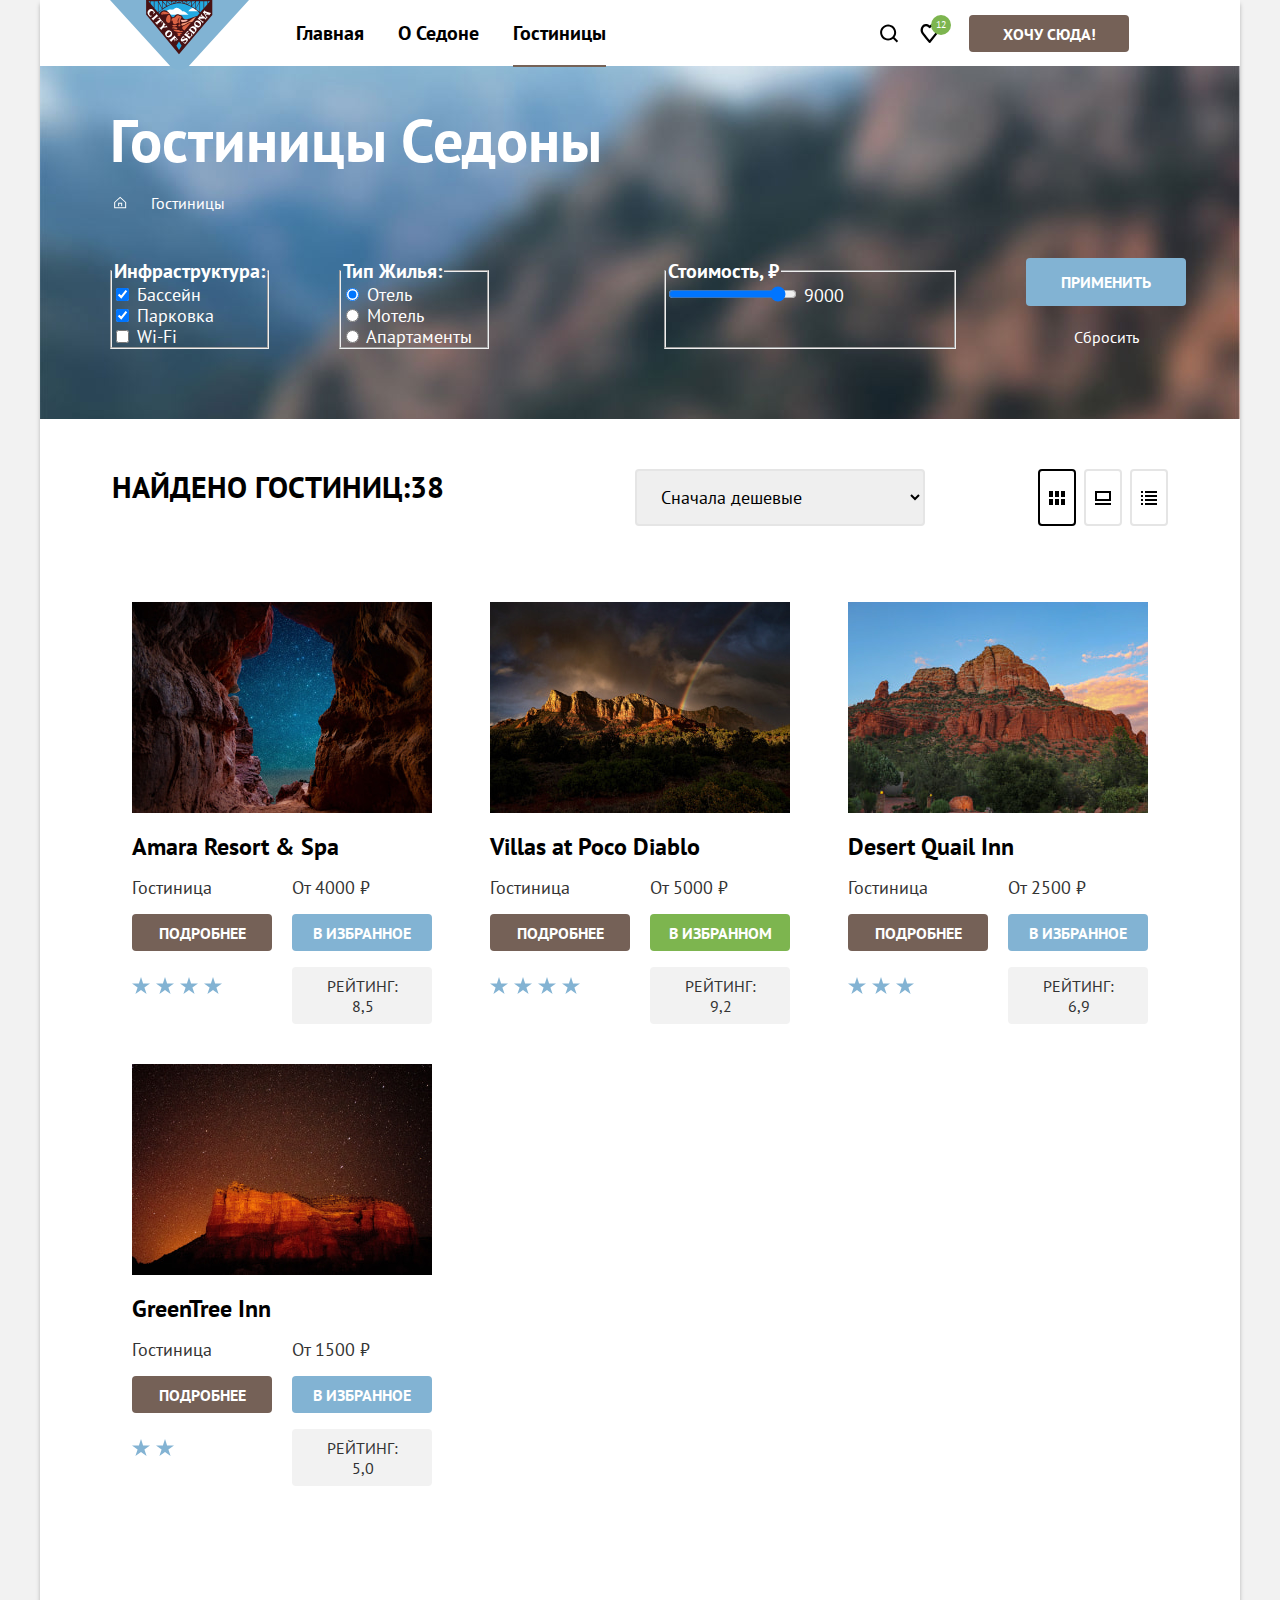
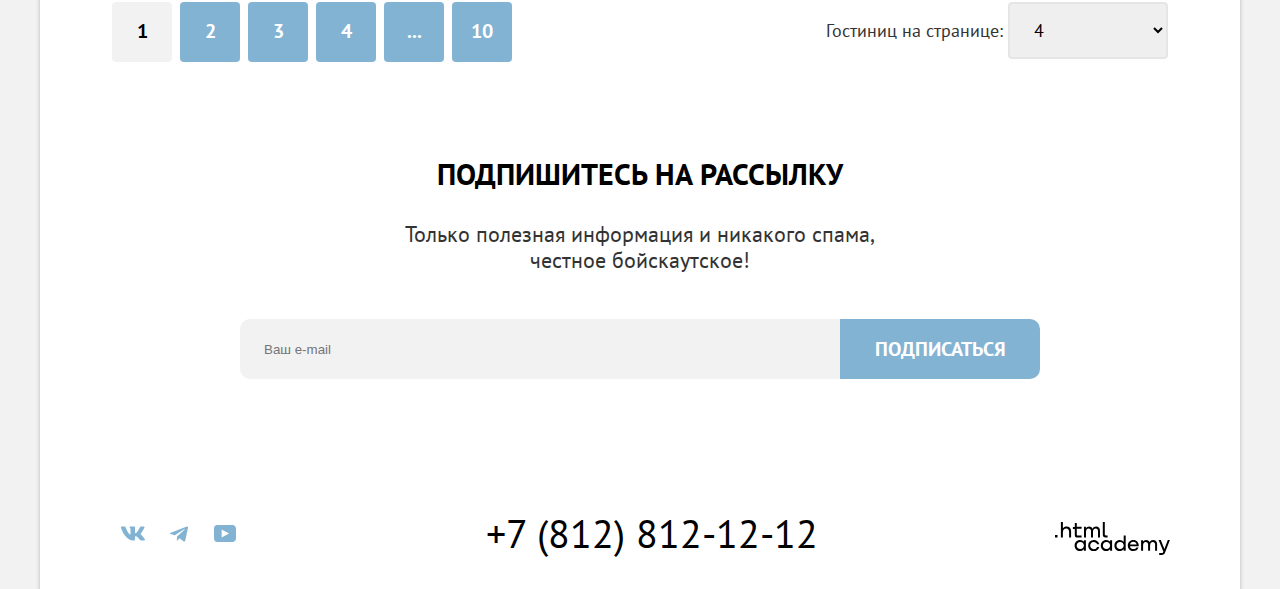
==== commit e9d7290f: "Добавляет состояния декоративным элементам на главной странице" ====
--- a/catalog.html
+++ b/catalog.html
@@ -23,7 +23,7 @@
               <a class="navigation-link navigation-link-nav" href="#">О Седоне</a>
             </li>
             <li class="navigation-list-item">
-              <a class="navigation-link-current navigation-link-nav" href="catalog.html">Гостиницы</a>
+              <a class="navigation-link-current navigation-link-current-catalog navigation-link-nav" href="catalog.html">Гостиницы</a>
             </li>
           </ul>
           <ul class="navigation-list navigation-user">
@@ -133,9 +133,9 @@
             <h2 class="visually-hidden">Сортировка со списком отелей</h2>
             <p class="select-quantity">Найдено гостиниц:38</p>
             <select class="control-select" aria-label="Сортировка">
-              <option value="cheep">Сначала дешёвые</option>
-              <option value="popular">Сначала популярные</option>
-              <option value="expensive">Сначала дорогие</option>
+              <option class="control-select-item" value="cheep">Сначала дешeвые</option>
+              <option class="control-select-item" value="popular">Сначала популярные</option>
+              <option class="control-select-item" value="expensive">Сначала дорогие</option>
             </select>
             <div class="button-select-wrapper">
               <button class="button-select button-select-current" type="button">
@@ -263,30 +263,30 @@
               <ul class="footer-contacts-social-list">
                 <li class="footer-contacts-social-list-item">
                   <a class="footer-contacts-social-link" href="https://vk.com/htmlacademy">
-                    <svg class="navigation-icon" aria-hidden="true" focusable="false" width="24" height="15" viewBox="0 0 24 15" fill="none" xmlns="http://www.w3.org/2000/svg">
+                    <svg class="navigation-icon" aria-hidden="true" focusable="false" width="24" height="15" viewBox="0 0 24 15" xmlns="http://www.w3.org/2000/svg">
                       <path fill-rule="evenodd" clip-rule="evenodd"
                         d="M23.45 1.45c.17-.55 0-.95-.8-.95h-2.62c-.67 0-.98.35-1.14.73 0 0-1.34 3.2-3.23 5.27-.61.6-.89.8-1.22.8-.17 0-.42-.2-.42-.74V1.45c0-.66-.18-.95-.74-.95H9.15c-.42 0-.67.3-.67.6 0 .61.95.76 1.05 2.5v3.8c0 .84-.16.99-.5.99-.88 0-3.05-3.21-4.33-6.89-.25-.71-.5-1-1.17-1H.9c-.75 0-.9.35-.9.73 0 .68.89 4.07 4.14 8.55 2.18 3.06 5.23 4.72 8.01 4.72 1.67 0 1.88-.37 1.88-1v-2.32c0-.73.16-.88.69-.88.38 0 1.05.2 2.61 1.67 1.78 1.75 2.07 2.53 3.08 2.53h2.62c.75 0 1.13-.37.91-1.1-.24-.72-1.09-1.77-2.21-3.02-.62-.7-1.54-1.47-1.81-1.86-.4-.49-.28-.7 0-1.14 0 0 3.2-4.43 3.53-5.93Z"
-                        fill="#83B3D3" />
+                        />
                     </svg>
                     <span class="visually-hidden">Вконтакте</span>
                   </a>
                 </li>
                 <li class="footer-contacts-social-list-item">
                   <a class="footer-contacts-social-link" href="https://t.me/htmlacademy">
-                    <svg class="navigation-icon" aria-hidden="true" focusable="false" width="18" height="16" viewBox="0 0 18 16" fill="none" xmlns="http://www.w3.org/2000/svg">
+                    <svg class="navigation-icon" aria-hidden="true" focusable="false" width="18" height="16" viewBox="0 0 18 16" xmlns="http://www.w3.org/2000/svg">
                       <path
                         d="M16.79.6.84 6.75c-1.09.43-1.08 1.04-.2 1.31l4.1 1.28 9.47-5.98c.44-.27.85-.12.52.18l-7.68 6.92-.28 4.22c.41 0 .6-.19.83-.41l1.99-1.93 4.13 3.05c.77.42 1.31.2 1.5-.7l2.72-12.8C18.22.77 17.5.27 16.79.59Z"
-                        fill="#83B3D3" />
+                        />
                     </svg>
                     <span class="visually-hidden">Телеграм</span>
                   </a>
                 </li>
                 <li class="footer-contacts-social-list-item">
                   <a class="footer-contacts-social-link" href="https://www.youtube.com/user/htmlacademyru">
-                    <svg class="navigation-icon" aria-hidden="true" focusable="false" width="22" height="17" viewBox="0 0 22 17" fill="none" xmlns="http://www.w3.org/2000/svg">
+                    <svg class="navigation-icon" aria-hidden="true" focusable="false" width="22" height="17" viewBox="0 0 22 17" xmlns="http://www.w3.org/2000/svg">
                       <path
                         d="M18.6 0H3.18C1.31 0 0 1.6 0 3.4v10.1C0 15.4 1.31 17 3.17 17h15.66c1.64 0 3.17-1.6 3.17-3.4V3.4C21.78 1.6 20.47 0 18.6 0ZM7.67 12.54V4.46L15 8.5l-7.33 4.04Z"
-                        fill="#83B3D3" />
+                        />
                     </svg>
                     <span class="visually-hidden">Ютюб</span>
                   </a>
@@ -300,10 +300,10 @@
             <section class="footer-contacts-logo">
               <h3 class="visually-hidden">Логотип</h3>
               <a class="footer-contacts-logo-link" href="https://htmlacademy.ru/">
-                <svg aria-hidden="true" focusable="false" width="115" height="33" viewBox="0 0 115 33" fill="none" xmlns="http://www.w3.org/2000/svg">
+                <svg class="footer-contacts-logo-icon" aria-hidden="true" focusable="false" width="115" height="33" viewBox="0 0 115 33" xmlns="http://www.w3.org/2000/svg">
                   <path
                     d="M0 12.9v2.6h2.5v-2.6H0ZM11.6 4.5c-1.6 0-2.8.7-3.6 1.7h-.1V0h-2v15.5h2v-5.3c0-2.1 1.3-3.6 3.3-3.6 1.8 0 2.9 1.4 2.9 3.2v5.7h2V9.4c.1-3-1.8-4.9-4.5-4.9ZM26.6 4.8h-4.8V1.1h-2v3.8h-1.9v2h1.9v6c0 1.7 1 2.7 2.7 2.7h4.1v-2h-3.7c-.7 0-1.1-.4-1.1-1.1V6.8h4.8v-2ZM41.1 4.6c-1.6 0-2.9.8-3.5 2.1h-.1c-.6-1.2-1.8-2.1-3.4-2.1-1.4 0-2.5.8-3.1 1.8h-.1V4.8H29v10.6h2V10c0-2 1-3.5 2.6-3.5 1.5 0 2.4 1 2.4 2.6v6.3h2V9.8c0-2.4 1.4-3.3 2.6-3.3 1.5 0 2.4 1 2.4 2.6v6.3h2V8.9c.1-2.5-1.4-4.3-3.9-4.3ZM47.8 12.7c0 1.7 1 2.7 2.8 2.7h2v-2h-1.7c-.7 0-1.1-.4-1.1-1.1V0h-2v12.7ZM28.9 19.7c-.9-1.1-2.2-1.8-3.9-1.8-3.1 0-5.4 2.3-5.4 5.6s2.3 5.6 5.4 5.6c1.8 0 3-.8 3.8-1.9h.1v1.6h2V18.2h-2v1.5Zm-3.6 7.4c-2.2 0-3.6-1.6-3.6-3.6s1.4-3.6 3.6-3.6 3.6 1.6 3.6 3.6c0 1.9-1.4 3.6-3.6 3.6ZM44.2 22c-.5-2.4-2.6-4.1-5.4-4.1a5.4 5.4 0 0 0-5.6 5.6c0 3.1 2.2 5.6 5.6 5.6 2.8 0 4.9-1.8 5.4-4.2h-2.1a3.4 3.4 0 0 1-3.3 2.3c-2.2 0-3.6-1.6-3.6-3.6s1.4-3.6 3.6-3.6c1.6 0 2.8 1 3.3 2.2h2.1V22ZM55.1 19.7c-.9-1.1-2.2-1.8-3.9-1.8-3.1 0-5.4 2.3-5.4 5.6s2.3 5.6 5.4 5.6c1.8 0 3-.8 3.8-1.9h.1v1.6h2V18.2h-2v1.5Zm-3.6 7.4c-2.2 0-3.6-1.6-3.6-3.6s1.4-3.6 3.6-3.6 3.6 1.6 3.6 3.6c0 1.9-1.5 3.6-3.6 3.6ZM68.7 19.8c-.9-1.1-2.2-1.9-3.9-1.9-3.1 0-5.4 2.3-5.4 5.6s2.2 5.6 5.4 5.6c1.7 0 3-.8 3.8-1.8h.1v1.5h2V13.4h-2v6.4Zm-3.6 7.3c-2.2 0-3.6-1.6-3.6-3.6s1.4-3.6 3.6-3.6 3.6 1.6 3.6 3.6c-.1 2-1.5 3.6-3.6 3.6ZM78.3 17.9c-3.3 0-5.5 2.5-5.5 5.6 0 3 2.1 5.6 5.5 5.6 2.5 0 4.5-1.3 5.2-3.6h-2.1c-.5 1-1.6 1.6-3 1.6-1.9 0-3.3-1.3-3.4-2.9h8.8c.2-3.6-2-6.3-5.5-6.3Zm0 1.9c1.7 0 3 1 3.3 2.6h-6.5c.3-1.5 1.5-2.6 3.2-2.6ZM98.2 17.9c-1.6 0-2.9.8-3.6 2h-.1c-.6-1.2-1.8-2-3.4-2-1.4 0-2.5.7-3.1 1.8v-1.5h-1.9v10.6h2v-5.4c0-2 1-3.4 2.6-3.5 1.5 0 2.4 1 2.4 2.6v6.3h2v-5.6c0-2.4 1.4-3.3 2.6-3.3 1.5 0 2.4 1 2.4 2.6v6.3h2v-6.5c.1-2.6-1.4-4.4-3.9-4.4ZM109.4 27l-3.6-8.9h-2.2l4.8 11.6c-.3.9-.7 1.2-1.7 1.2h-2.5v2h2.5c1.8 0 2.8-.8 3.5-2.6l4.7-12.2h-2.1l-3.4 8.9Z"
-                    fill="#000" />
+                    />
                 </svg>
                 <span class="visually-hidden">Логотип HTML academy</span>
               </a>
--- a/styles/styles.css
+++ b/styles/styles.css
@@ -56,11 +56,58 @@
   border-radius: 4px;
 }
 
+.button:hover {
+  background-color:  #615048;
+}
+
+.button:focus {
+  background-color:  #615048;
+  outline: none;
+}
+
+.button:active {
+  color: rgba(255, 255, 255, 0.3);
+  background-color: #756157;
+}
+
+.button:disabled {
+  color: #FFFFFF;
+  background-color: #E5E5E5;
+}
+
 .button-primary {
   background-color: #82B3D3;
 }
 
+.button-primary:hover {
+  background-color:  #68A2CA;
+}
+
+.button-primary:focus {
+  background-color:  #68A2CA;
+  outline: none;
+}
+
+.button-primary:active {
+  color: rgba(255, 255, 255, 0.3);
+  background-color: #82B3D3;
+}
+
 .button-secondary {
+  background-color: #7DB54F;
+}
+
+.button-secondary:hover {
+  background-color:  #6C9E42;
+}
+
+.button-secondary:focus {
+  background-color:  #6C9E42;
+  outline: none;
+}
+
+.button-secondary:active {
+  color: rgba(255, 255, 255, 0.3);
   background-color: #7DB54F;
 }
 
@@ -71,6 +118,7 @@
   background-color: #FFFFFF;
   margin: 0 auto;
   width: 1200px;
+  box-shadow: 0px 4px 4px rgba(0, 0, 0, 0.25);
 }
 
 .main-container {
@@ -115,6 +163,23 @@
   color: #000000;
   text-transform: capitalize;
   text-decoration: none;
+}
+
+.navigation-link-current {
+  position: relative;
+}
+
+.navigation-link-current::before {
+  position: absolute;
+  bottom: -1px;
+  width: 68px;
+  height: 2px;
+  background-color: #756257;
+  content: "";
+}
+
+.navigation-link-current-catalog::before {
+  width: 93px;
 }
 
 .navigation-link-nav {
@@ -400,17 +465,26 @@
 
 .newsletter-form-field {
   padding: 20px 22px 19px 22px;
-  border: none;
+  border: 2px solid transparent;
   border-radius: 10px 0px 0px 10px;
 }
 
+.newsletter-form-field:hover {
+ border: 2px solid #68A2CA;;
+}
+
+.newsletter-form-field:focus {
+  border: 2px solid #68A2CA;
+  outline: none;
+}
+
 .newsletter-form-field-catalog {
-background-color: #F2F2F2;
+  background-color: #F2F2F2;
 }
 
 .newsletter-button {
-border-radius: 0px 10px 10px 0px;
-padding: 12px 15px;
+  border-radius: 0px 10px 10px 0px;
+  padding: 12px 15px;
 }
 
 .newsletter-title,
@@ -466,17 +540,34 @@
 }
 
 .navigation-icon {
-position: absolute;
-margin: auto;
-top: 0;
-bottom: 0;
-right: 0;
-left: 0;
+  position: absolute;
+  margin: auto;
+  top: 0;
+  bottom: 0;
+  right: 0;
+  left: 0;
 }
 
 .footer-contacts-social-list-item {
   position: relative;
 }
+
+.navigation-icon {
+fill: #83B3D3;
+}
+
+.footer-contacts-social-link:hover .navigation-icon {
+fill: #68A2CA;
+}
+
+.footer-contacts-social-link:focus .navigation-icon {
+  fill: #68A2CA;
+  outline: none;
+  }
+
+  .footer-contacts-social-link:active .navigation-icon {
+    fill: rgba(104, 162, 202, 0.3);
+    }
 
 .footer-contacts-phone-number {
   padding: 5px 0;
@@ -488,12 +579,41 @@
   text-decoration: none;
   color: #000000;
 }
+.footer-contacts-phone-number:hover {
+  color: #756157;
+}
+
+.footer-contacts-phone-number:focus {
+  color: #756157;
+  outline: none;
+}
+
+.footer-contacts-phone-number:active {
+  color: rgba(117, 97, 87, 0.3);
+}
 
 .footer-contacts-logo-link {
   display: block;
   padding-top: 9px;
   min-width: 115px;
   min-height: 34px;
+}
+
+.footer-contacts-logo-icon {
+  fill: #000000;
+}
+
+.footer-contacts-logo-link:hover .footer-contacts-logo-icon {
+  fill:#756157;
+}
+
+.footer-contacts-logo-link:focus .footer-contacts-logo-icon {
+  fill:#756157;
+  outline: none;
+}
+
+.footer-contacts-logo-link:active .footer-contacts-logo-icon {
+  fill:rgba(117, 97, 87, 0.3);
 }
 
 /* Catalog page */
@@ -588,7 +708,7 @@
 }
 
 .filters-button-wrapper {
-text-align: center;
+  text-align: center;
 }
 
 .filters-infrastructure {
@@ -618,6 +738,15 @@
   display: flex;
   flex-wrap: wrap;
   margin-bottom: 56px;
+}
+
+.control-select {
+  min-width: 290px;
+  padding: 14px 21px 14px 20px;
+  border: 2px solid #E5E5E5;
+  font-family: 'PT Sans';
+  font-size: 18px;
+  border-radius: 4px;
 }
 
 .select-quantity {
@@ -643,6 +772,10 @@
   min-height: 14px;
   padding: 17px;
   margin-right: 8px;
+  background-size: cover;
+  background-repeat: no-repeat;
+  background-position: center;
+  background-size: 16px 14px;
   background-color: #FFFFFF;
   border: 2px solid #E5E5E5;
   border-radius: 4px;
@@ -650,6 +783,15 @@
 
 .button-select-current {
   border: 2px solid #000000;
+  background-image: url("../images/select-icons/select-1.svg");
+}
+
+.button-select:nth-child(2) {
+  background-image: url("../images/select-icons/select-2.svg");
+}
+
+.button-select:nth-child(3) {
+  background-image: url("../images/select-icons/select-3.svg");
 }
 
 .button-select:nth-child(3n) {
@@ -691,12 +833,13 @@
 }
 
 .hotel-card-rating {
-  padding-top: 9px;
+  padding: 9px 22px 8px 23px;
   background-color: #F2F2F2;
   font-size: 16px;
   line-height: 20px;
   text-align: center;
   text-transform: uppercase;
+  border-radius: 4px;
 }
 
 .pagination {
@@ -725,10 +868,20 @@
   text-transform: uppercase;
   background-color: #82B3D3;
   color: #FFFFFF;
+  border-radius: 4px;
 }
 
 .pagination-item:not(:last-child) {
   margin-right: 8px;
+}
+
+.pagination-select {
+  min-width: 160px;
+  padding: 14px 20px;
+  border: 2px solid #E5E5E5;
+  border-radius: 4px;
+  font-family: 'PT Sans';
+  font-size: 18px;
 }
 
 .pagination-current {
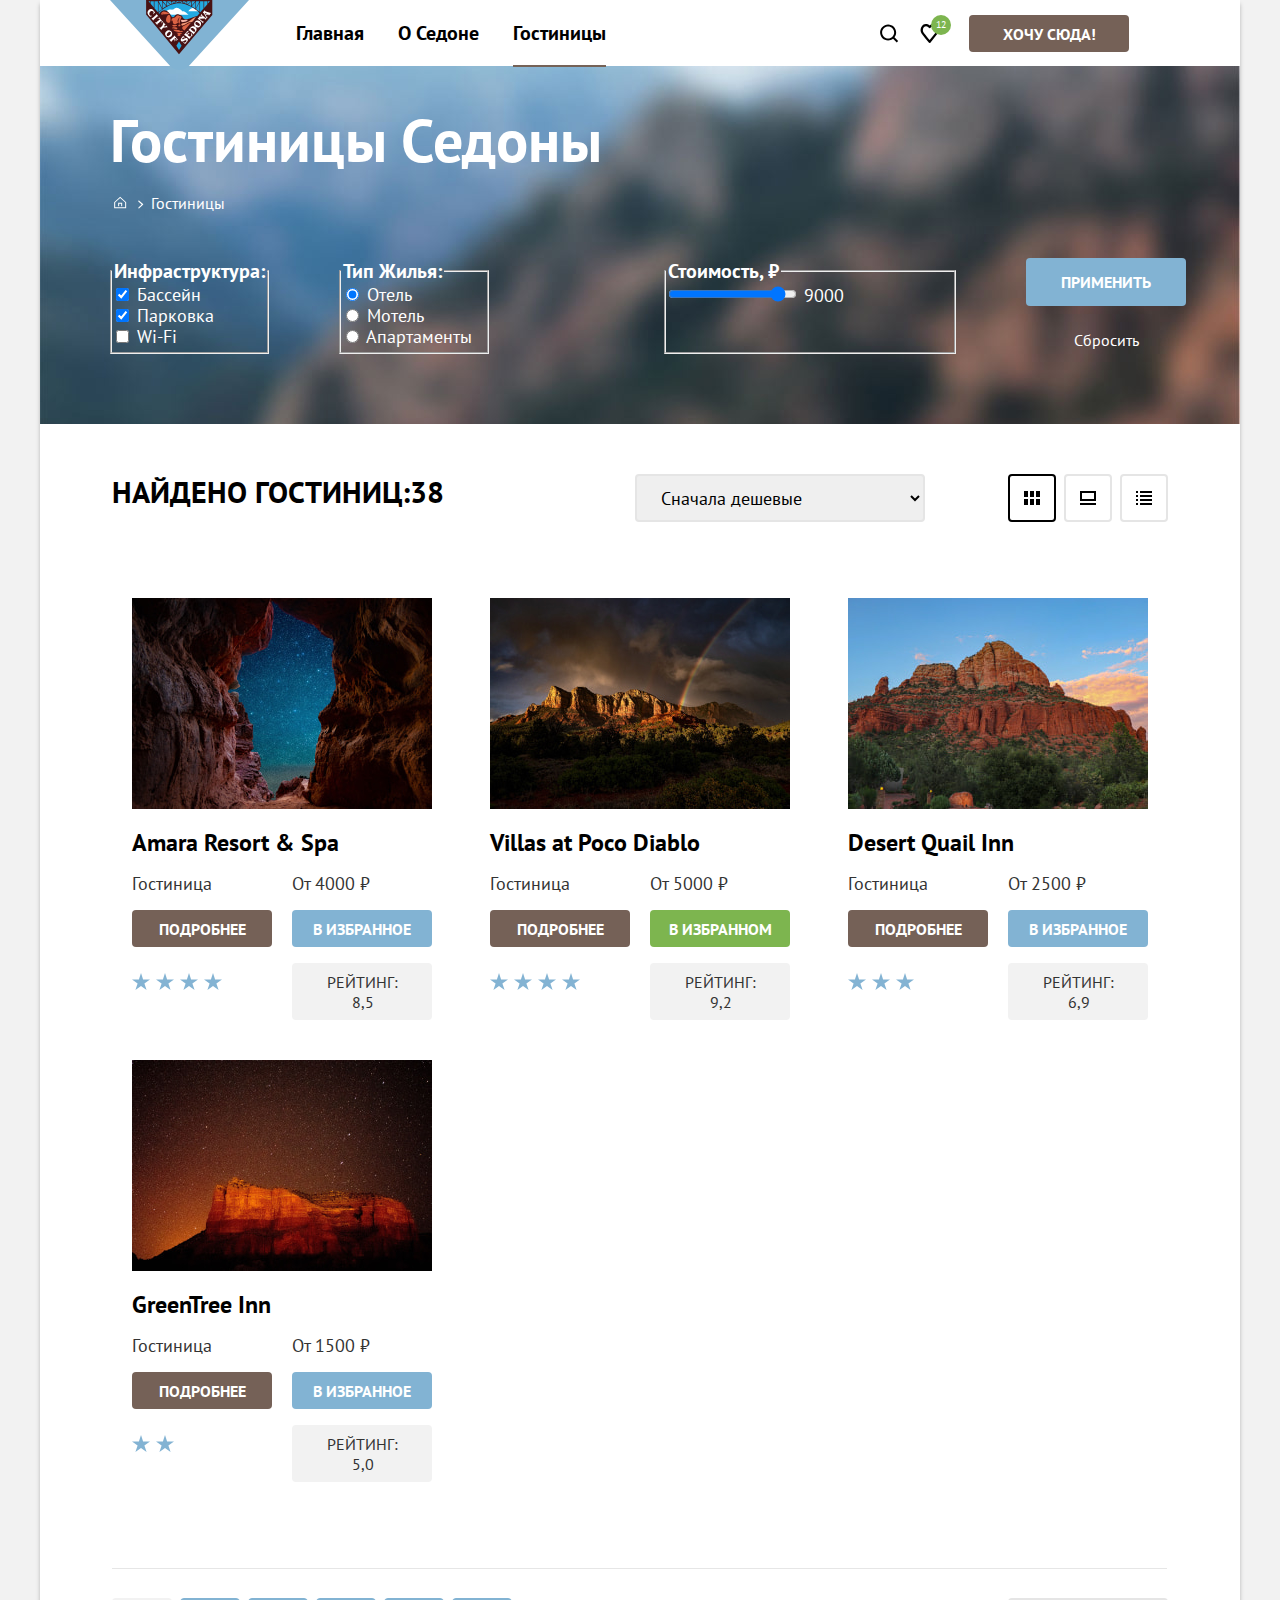
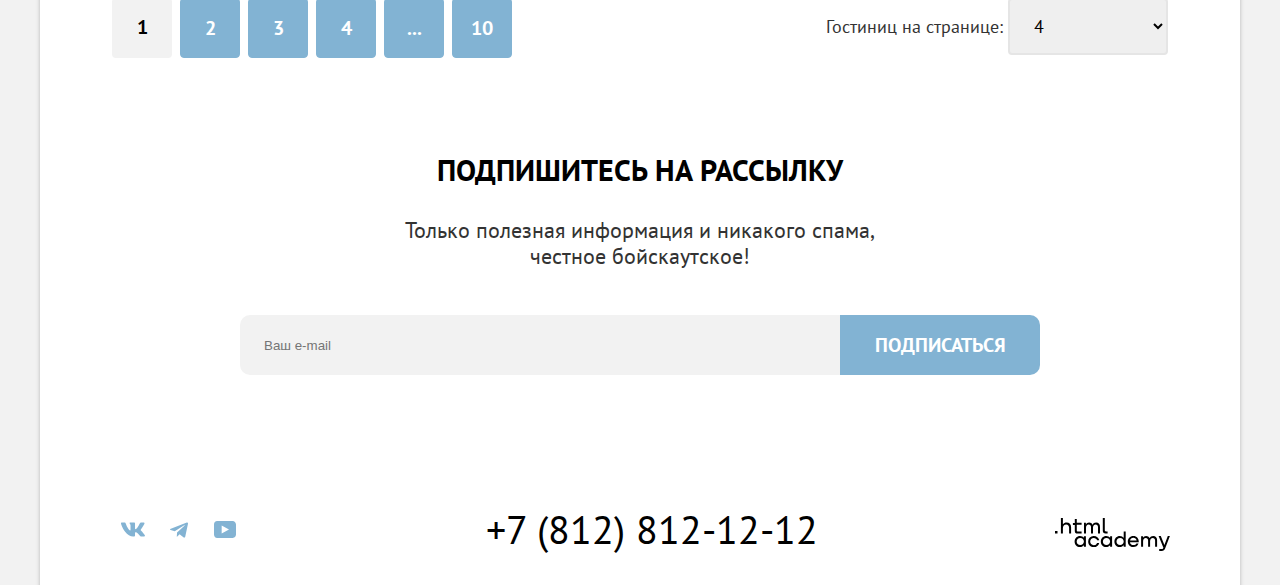
==== commit f8d7c2b9: "Заканчивает добавление состояний элементов для каталога, кроме форм." ====
--- a/catalog.html
+++ b/catalog.html
@@ -23,7 +23,8 @@
               <a class="navigation-link navigation-link-nav" href="#">О Седоне</a>
             </li>
             <li class="navigation-list-item">
-              <a class="navigation-link-current navigation-link-current-catalog navigation-link-nav" href="catalog.html">Гостиницы</a>
+              <a class="navigation-link-current navigation-link-current-catalog navigation-link-nav"
+                href="catalog.html">Гостиницы</a>
             </li>
           </ul>
           <ul class="navigation-list navigation-user">
@@ -53,13 +54,15 @@
             <ol class="breadcrumbs">
               <li class="breadcrumbs-item">
                 <a class="breadcrumbs-link breadcrumbs-link-home" href="index.html">
-                  <svg width="13" height="13" viewBox="0 0 13 13" fill="currentColor" xmlns="http://www.w3.org/2000/svg">
-                    <path fill-rule="evenodd" clip-rule="evenodd" d="m.16 6.15 6-5.5 6 5.5v6.2h-12v-6.2Zm1 .4v4.8h10v-4.8l-5-4.5-5 4.5Zm4 3.8h-1v-3.5h4v3.5h-1v-2.5h-2v2.5Z"/></svg>
-<span
-                    class="visually-hidden">Главная</span></a>
+                  <svg width="13" height="13" viewBox="0 0 13 13" fill="currentColor"
+                    xmlns="http://www.w3.org/2000/svg">
+                    <path fill-rule="evenodd" clip-rule="evenodd"
+                      d="m.16 6.15 6-5.5 6 5.5v6.2h-12v-6.2Zm1 .4v4.8h10v-4.8l-5-4.5-5 4.5Zm4 3.8h-1v-3.5h4v3.5h-1v-2.5h-2v2.5Z" />
+                  </svg>
+                  <span class="visually-hidden">Главная</span></a>
               </li>
               <li class="breadcrumbs-item">
-                <a class="breadcrumbs-link" href="#">Гостиницы</a>
+                <a class="breadcrumbs-link">Гостиницы</a>
               </li>
             </ol>
           </header>
@@ -190,7 +193,8 @@
                 <button class="button button-primary hotel-card-button" type="button">
                   В избранное
                 </button>
-                <img class="hotel-card-stars" src="images/stars/stars-3.svg" width="140" height="37" alt="Три звезды." />
+                <img class="hotel-card-stars" src="images/stars/stars-3.svg" width="140" height="37"
+                  alt="Три звезды." />
                 <span class="hotel-card-rating">Рейтинг: 6,9</span>
               </div>
             </li>
@@ -204,7 +208,8 @@
                 <button class="button button-primary hotel-card-button" type="button">
                   В избранное
                 </button>
-                <img class="hotel-card-stars" src="images/stars/stars-2.svg" width="140" height="37" alt="Две звезды." />
+                <img class="hotel-card-stars" src="images/stars/stars-2.svg" width="140" height="37"
+                  alt="Две звезды." />
                 <span class="hotel-card-rating">Рейтинг: 5,0</span>
               </div>
             </li>
@@ -215,19 +220,19 @@
                 <a class="pagination-link pagination-current">1</a>
               </li>
               <li class="pagination-item">
-                <a class="pagination-link">2</a>
-              </li>
-              <li class="pagination-item">
-                <a class="pagination-link">3</a>
-              </li>
-              <li class="pagination-item">
-                <a class="pagination-link">4</a>
-              </li>
-              <li class="pagination-item">
-                <a class="pagination-link">...</a>
-              </li>
-              <li class="pagination-item">
-                <a class="pagination-link">10</a>
+                <a class="pagination-link" href="#">2</a>
+              </li>
+              <li class="pagination-item">
+                <a class="pagination-link" href="#">3</a>
+              </li>
+              <li class="pagination-item">
+                <a class="pagination-link" href="#">4</a>
+              </li>
+              <li class="pagination-item">
+                <a class="pagination-link" href="#">...</a>
+              </li>
+              <li class="pagination-item">
+                <a class="pagination-link" href="#">10</a>
               </li>
             </ol>
             <label class="pagination-label">Гостиниц на странице:
@@ -248,8 +253,8 @@
           </p>
           <form class="newsletter-form" action="https://echo.htmlacademy.ru/" method="post">
             <label class="visually-hidden" for="newsletter-email">Email</label>
-            <input class="newsletter-form-field newsletter-form-field-catalog" type="email" placeholder="Ваш e-mail" name="email"
-              id="newsletter-email" />
+            <input class="newsletter-form-field newsletter-form-field-catalog" type="email" placeholder="Ваш e-mail"
+              name="email" id="newsletter-email" />
             <button class="button button-primary newsletter-button" type="submit">
               Подписаться
             </button>
@@ -263,30 +268,30 @@
               <ul class="footer-contacts-social-list">
                 <li class="footer-contacts-social-list-item">
                   <a class="footer-contacts-social-link" href="https://vk.com/htmlacademy">
-                    <svg class="navigation-icon" aria-hidden="true" focusable="false" width="24" height="15" viewBox="0 0 24 15" xmlns="http://www.w3.org/2000/svg">
+                    <svg class="navigation-icon" aria-hidden="true" focusable="false" width="24" height="15"
+                      viewBox="0 0 24 15" xmlns="http://www.w3.org/2000/svg">
                       <path fill-rule="evenodd" clip-rule="evenodd"
-                        d="M23.45 1.45c.17-.55 0-.95-.8-.95h-2.62c-.67 0-.98.35-1.14.73 0 0-1.34 3.2-3.23 5.27-.61.6-.89.8-1.22.8-.17 0-.42-.2-.42-.74V1.45c0-.66-.18-.95-.74-.95H9.15c-.42 0-.67.3-.67.6 0 .61.95.76 1.05 2.5v3.8c0 .84-.16.99-.5.99-.88 0-3.05-3.21-4.33-6.89-.25-.71-.5-1-1.17-1H.9c-.75 0-.9.35-.9.73 0 .68.89 4.07 4.14 8.55 2.18 3.06 5.23 4.72 8.01 4.72 1.67 0 1.88-.37 1.88-1v-2.32c0-.73.16-.88.69-.88.38 0 1.05.2 2.61 1.67 1.78 1.75 2.07 2.53 3.08 2.53h2.62c.75 0 1.13-.37.91-1.1-.24-.72-1.09-1.77-2.21-3.02-.62-.7-1.54-1.47-1.81-1.86-.4-.49-.28-.7 0-1.14 0 0 3.2-4.43 3.53-5.93Z"
-                        />
+                        d="M23.45 1.45c.17-.55 0-.95-.8-.95h-2.62c-.67 0-.98.35-1.14.73 0 0-1.34 3.2-3.23 5.27-.61.6-.89.8-1.22.8-.17 0-.42-.2-.42-.74V1.45c0-.66-.18-.95-.74-.95H9.15c-.42 0-.67.3-.67.6 0 .61.95.76 1.05 2.5v3.8c0 .84-.16.99-.5.99-.88 0-3.05-3.21-4.33-6.89-.25-.71-.5-1-1.17-1H.9c-.75 0-.9.35-.9.73 0 .68.89 4.07 4.14 8.55 2.18 3.06 5.23 4.72 8.01 4.72 1.67 0 1.88-.37 1.88-1v-2.32c0-.73.16-.88.69-.88.38 0 1.05.2 2.61 1.67 1.78 1.75 2.07 2.53 3.08 2.53h2.62c.75 0 1.13-.37.91-1.1-.24-.72-1.09-1.77-2.21-3.02-.62-.7-1.54-1.47-1.81-1.86-.4-.49-.28-.7 0-1.14 0 0 3.2-4.43 3.53-5.93Z" />
                     </svg>
                     <span class="visually-hidden">Вконтакте</span>
                   </a>
                 </li>
                 <li class="footer-contacts-social-list-item">
                   <a class="footer-contacts-social-link" href="https://t.me/htmlacademy">
-                    <svg class="navigation-icon" aria-hidden="true" focusable="false" width="18" height="16" viewBox="0 0 18 16" xmlns="http://www.w3.org/2000/svg">
+                    <svg class="navigation-icon" aria-hidden="true" focusable="false" width="18" height="16"
+                      viewBox="0 0 18 16" xmlns="http://www.w3.org/2000/svg">
                       <path
-                        d="M16.79.6.84 6.75c-1.09.43-1.08 1.04-.2 1.31l4.1 1.28 9.47-5.98c.44-.27.85-.12.52.18l-7.68 6.92-.28 4.22c.41 0 .6-.19.83-.41l1.99-1.93 4.13 3.05c.77.42 1.31.2 1.5-.7l2.72-12.8C18.22.77 17.5.27 16.79.59Z"
-                        />
+                        d="M16.79.6.84 6.75c-1.09.43-1.08 1.04-.2 1.31l4.1 1.28 9.47-5.98c.44-.27.85-.12.52.18l-7.68 6.92-.28 4.22c.41 0 .6-.19.83-.41l1.99-1.93 4.13 3.05c.77.42 1.31.2 1.5-.7l2.72-12.8C18.22.77 17.5.27 16.79.59Z" />
                     </svg>
                     <span class="visually-hidden">Телеграм</span>
                   </a>
                 </li>
                 <li class="footer-contacts-social-list-item">
                   <a class="footer-contacts-social-link" href="https://www.youtube.com/user/htmlacademyru">
-                    <svg class="navigation-icon" aria-hidden="true" focusable="false" width="22" height="17" viewBox="0 0 22 17" xmlns="http://www.w3.org/2000/svg">
+                    <svg class="navigation-icon" aria-hidden="true" focusable="false" width="22" height="17"
+                      viewBox="0 0 22 17" xmlns="http://www.w3.org/2000/svg">
                       <path
-                        d="M18.6 0H3.18C1.31 0 0 1.6 0 3.4v10.1C0 15.4 1.31 17 3.17 17h15.66c1.64 0 3.17-1.6 3.17-3.4V3.4C21.78 1.6 20.47 0 18.6 0ZM7.67 12.54V4.46L15 8.5l-7.33 4.04Z"
-                        />
+                        d="M18.6 0H3.18C1.31 0 0 1.6 0 3.4v10.1C0 15.4 1.31 17 3.17 17h15.66c1.64 0 3.17-1.6 3.17-3.4V3.4C21.78 1.6 20.47 0 18.6 0ZM7.67 12.54V4.46L15 8.5l-7.33 4.04Z" />
                     </svg>
                     <span class="visually-hidden">Ютюб</span>
                   </a>
@@ -300,10 +305,10 @@
             <section class="footer-contacts-logo">
               <h3 class="visually-hidden">Логотип</h3>
               <a class="footer-contacts-logo-link" href="https://htmlacademy.ru/">
-                <svg class="footer-contacts-logo-icon" aria-hidden="true" focusable="false" width="115" height="33" viewBox="0 0 115 33" xmlns="http://www.w3.org/2000/svg">
+                <svg class="footer-contacts-logo-icon" aria-hidden="true" focusable="false" width="115" height="33"
+                  viewBox="0 0 115 33" xmlns="http://www.w3.org/2000/svg">
                   <path
-                    d="M0 12.9v2.6h2.5v-2.6H0ZM11.6 4.5c-1.6 0-2.8.7-3.6 1.7h-.1V0h-2v15.5h2v-5.3c0-2.1 1.3-3.6 3.3-3.6 1.8 0 2.9 1.4 2.9 3.2v5.7h2V9.4c.1-3-1.8-4.9-4.5-4.9ZM26.6 4.8h-4.8V1.1h-2v3.8h-1.9v2h1.9v6c0 1.7 1 2.7 2.7 2.7h4.1v-2h-3.7c-.7 0-1.1-.4-1.1-1.1V6.8h4.8v-2ZM41.1 4.6c-1.6 0-2.9.8-3.5 2.1h-.1c-.6-1.2-1.8-2.1-3.4-2.1-1.4 0-2.5.8-3.1 1.8h-.1V4.8H29v10.6h2V10c0-2 1-3.5 2.6-3.5 1.5 0 2.4 1 2.4 2.6v6.3h2V9.8c0-2.4 1.4-3.3 2.6-3.3 1.5 0 2.4 1 2.4 2.6v6.3h2V8.9c.1-2.5-1.4-4.3-3.9-4.3ZM47.8 12.7c0 1.7 1 2.7 2.8 2.7h2v-2h-1.7c-.7 0-1.1-.4-1.1-1.1V0h-2v12.7ZM28.9 19.7c-.9-1.1-2.2-1.8-3.9-1.8-3.1 0-5.4 2.3-5.4 5.6s2.3 5.6 5.4 5.6c1.8 0 3-.8 3.8-1.9h.1v1.6h2V18.2h-2v1.5Zm-3.6 7.4c-2.2 0-3.6-1.6-3.6-3.6s1.4-3.6 3.6-3.6 3.6 1.6 3.6 3.6c0 1.9-1.4 3.6-3.6 3.6ZM44.2 22c-.5-2.4-2.6-4.1-5.4-4.1a5.4 5.4 0 0 0-5.6 5.6c0 3.1 2.2 5.6 5.6 5.6 2.8 0 4.9-1.8 5.4-4.2h-2.1a3.4 3.4 0 0 1-3.3 2.3c-2.2 0-3.6-1.6-3.6-3.6s1.4-3.6 3.6-3.6c1.6 0 2.8 1 3.3 2.2h2.1V22ZM55.1 19.7c-.9-1.1-2.2-1.8-3.9-1.8-3.1 0-5.4 2.3-5.4 5.6s2.3 5.6 5.4 5.6c1.8 0 3-.8 3.8-1.9h.1v1.6h2V18.2h-2v1.5Zm-3.6 7.4c-2.2 0-3.6-1.6-3.6-3.6s1.4-3.6 3.6-3.6 3.6 1.6 3.6 3.6c0 1.9-1.5 3.6-3.6 3.6ZM68.7 19.8c-.9-1.1-2.2-1.9-3.9-1.9-3.1 0-5.4 2.3-5.4 5.6s2.2 5.6 5.4 5.6c1.7 0 3-.8 3.8-1.8h.1v1.5h2V13.4h-2v6.4Zm-3.6 7.3c-2.2 0-3.6-1.6-3.6-3.6s1.4-3.6 3.6-3.6 3.6 1.6 3.6 3.6c-.1 2-1.5 3.6-3.6 3.6ZM78.3 17.9c-3.3 0-5.5 2.5-5.5 5.6 0 3 2.1 5.6 5.5 5.6 2.5 0 4.5-1.3 5.2-3.6h-2.1c-.5 1-1.6 1.6-3 1.6-1.9 0-3.3-1.3-3.4-2.9h8.8c.2-3.6-2-6.3-5.5-6.3Zm0 1.9c1.7 0 3 1 3.3 2.6h-6.5c.3-1.5 1.5-2.6 3.2-2.6ZM98.2 17.9c-1.6 0-2.9.8-3.6 2h-.1c-.6-1.2-1.8-2-3.4-2-1.4 0-2.5.7-3.1 1.8v-1.5h-1.9v10.6h2v-5.4c0-2 1-3.4 2.6-3.5 1.5 0 2.4 1 2.4 2.6v6.3h2v-5.6c0-2.4 1.4-3.3 2.6-3.3 1.5 0 2.4 1 2.4 2.6v6.3h2v-6.5c.1-2.6-1.4-4.4-3.9-4.4ZM109.4 27l-3.6-8.9h-2.2l4.8 11.6c-.3.9-.7 1.2-1.7 1.2h-2.5v2h2.5c1.8 0 2.8-.8 3.5-2.6l4.7-12.2h-2.1l-3.4 8.9Z"
-                    />
+                    d="M0 12.9v2.6h2.5v-2.6H0ZM11.6 4.5c-1.6 0-2.8.7-3.6 1.7h-.1V0h-2v15.5h2v-5.3c0-2.1 1.3-3.6 3.3-3.6 1.8 0 2.9 1.4 2.9 3.2v5.7h2V9.4c.1-3-1.8-4.9-4.5-4.9ZM26.6 4.8h-4.8V1.1h-2v3.8h-1.9v2h1.9v6c0 1.7 1 2.7 2.7 2.7h4.1v-2h-3.7c-.7 0-1.1-.4-1.1-1.1V6.8h4.8v-2ZM41.1 4.6c-1.6 0-2.9.8-3.5 2.1h-.1c-.6-1.2-1.8-2.1-3.4-2.1-1.4 0-2.5.8-3.1 1.8h-.1V4.8H29v10.6h2V10c0-2 1-3.5 2.6-3.5 1.5 0 2.4 1 2.4 2.6v6.3h2V9.8c0-2.4 1.4-3.3 2.6-3.3 1.5 0 2.4 1 2.4 2.6v6.3h2V8.9c.1-2.5-1.4-4.3-3.9-4.3ZM47.8 12.7c0 1.7 1 2.7 2.8 2.7h2v-2h-1.7c-.7 0-1.1-.4-1.1-1.1V0h-2v12.7ZM28.9 19.7c-.9-1.1-2.2-1.8-3.9-1.8-3.1 0-5.4 2.3-5.4 5.6s2.3 5.6 5.4 5.6c1.8 0 3-.8 3.8-1.9h.1v1.6h2V18.2h-2v1.5Zm-3.6 7.4c-2.2 0-3.6-1.6-3.6-3.6s1.4-3.6 3.6-3.6 3.6 1.6 3.6 3.6c0 1.9-1.4 3.6-3.6 3.6ZM44.2 22c-.5-2.4-2.6-4.1-5.4-4.1a5.4 5.4 0 0 0-5.6 5.6c0 3.1 2.2 5.6 5.6 5.6 2.8 0 4.9-1.8 5.4-4.2h-2.1a3.4 3.4 0 0 1-3.3 2.3c-2.2 0-3.6-1.6-3.6-3.6s1.4-3.6 3.6-3.6c1.6 0 2.8 1 3.3 2.2h2.1V22ZM55.1 19.7c-.9-1.1-2.2-1.8-3.9-1.8-3.1 0-5.4 2.3-5.4 5.6s2.3 5.6 5.4 5.6c1.8 0 3-.8 3.8-1.9h.1v1.6h2V18.2h-2v1.5Zm-3.6 7.4c-2.2 0-3.6-1.6-3.6-3.6s1.4-3.6 3.6-3.6 3.6 1.6 3.6 3.6c0 1.9-1.5 3.6-3.6 3.6ZM68.7 19.8c-.9-1.1-2.2-1.9-3.9-1.9-3.1 0-5.4 2.3-5.4 5.6s2.2 5.6 5.4 5.6c1.7 0 3-.8 3.8-1.8h.1v1.5h2V13.4h-2v6.4Zm-3.6 7.3c-2.2 0-3.6-1.6-3.6-3.6s1.4-3.6 3.6-3.6 3.6 1.6 3.6 3.6c-.1 2-1.5 3.6-3.6 3.6ZM78.3 17.9c-3.3 0-5.5 2.5-5.5 5.6 0 3 2.1 5.6 5.5 5.6 2.5 0 4.5-1.3 5.2-3.6h-2.1c-.5 1-1.6 1.6-3 1.6-1.9 0-3.3-1.3-3.4-2.9h8.8c.2-3.6-2-6.3-5.5-6.3Zm0 1.9c1.7 0 3 1 3.3 2.6h-6.5c.3-1.5 1.5-2.6 3.2-2.6ZM98.2 17.9c-1.6 0-2.9.8-3.6 2h-.1c-.6-1.2-1.8-2-3.4-2-1.4 0-2.5.7-3.1 1.8v-1.5h-1.9v10.6h2v-5.4c0-2 1-3.4 2.6-3.5 1.5 0 2.4 1 2.4 2.6v6.3h2v-5.6c0-2.4 1.4-3.3 2.6-3.3 1.5 0 2.4 1 2.4 2.6v6.3h2v-6.5c.1-2.6-1.4-4.4-3.9-4.4ZM109.4 27l-3.6-8.9h-2.2l4.8 11.6c-.3.9-.7 1.2-1.7 1.2h-2.5v2h2.5c1.8 0 2.8-.8 3.5-2.6l4.7-12.2h-2.1l-3.4 8.9Z" />
                 </svg>
                 <span class="visually-hidden">Логотип HTML academy</span>
               </a>
--- a/styles/styles.css
+++ b/styles/styles.css
@@ -57,11 +57,11 @@
 }
 
 .button:hover {
-  background-color:  #615048;
+  background-color: #615048;
 }
 
 .button:focus {
-  background-color:  #615048;
+  background-color: #615048;
   outline: none;
 }
 
@@ -80,11 +80,11 @@
 }
 
 .button-primary:hover {
-  background-color:  #68A2CA;
+  background-color: #68A2CA;
 }
 
 .button-primary:focus {
-  background-color:  #68A2CA;
+  background-color: #68A2CA;
   outline: none;
 }
 
@@ -98,11 +98,11 @@
 }
 
 .button-secondary:hover {
-  background-color:  #6C9E42;
+  background-color: #6C9E42;
 }
 
 .button-secondary:focus {
-  background-color:  #6C9E42;
+  background-color: #6C9E42;
   outline: none;
 }
 
@@ -185,6 +185,18 @@
 .navigation-link-nav {
   display: block;
   padding: 20px 17px;
+}
+
+.navigation-link-nav:hover {
+  color: #756157;
+}
+
+.navigation-link-nav:focus {
+  color: #756157;
+}
+
+.navigation-link-nav:active {
+  color: rgba(117, 97, 87, 0.3);
 }
 
 .navigation-user {
@@ -470,7 +482,8 @@
 }
 
 .newsletter-form-field:hover {
- border: 2px solid #68A2CA;;
+  border: 2px solid #68A2CA;
+  ;
 }
 
 .newsletter-form-field:focus {
@@ -553,21 +566,20 @@
 }
 
 .navigation-icon {
-fill: #83B3D3;
+  fill: #83B3D3;
 }
 
 .footer-contacts-social-link:hover .navigation-icon {
-fill: #68A2CA;
+  fill: #68A2CA;
 }
 
 .footer-contacts-social-link:focus .navigation-icon {
   fill: #68A2CA;
-  outline: none;
-  }
-
-  .footer-contacts-social-link:active .navigation-icon {
-    fill: rgba(104, 162, 202, 0.3);
-    }
+}
+
+.footer-contacts-social-link:active .navigation-icon {
+  fill: rgba(104, 162, 202, 0.3);
+}
 
 .footer-contacts-phone-number {
   padding: 5px 0;
@@ -579,13 +591,13 @@
   text-decoration: none;
   color: #000000;
 }
+
 .footer-contacts-phone-number:hover {
   color: #756157;
 }
 
 .footer-contacts-phone-number:focus {
   color: #756157;
-  outline: none;
 }
 
 .footer-contacts-phone-number:active {
@@ -604,16 +616,15 @@
 }
 
 .footer-contacts-logo-link:hover .footer-contacts-logo-icon {
-  fill:#756157;
+  fill: #756157;
 }
 
 .footer-contacts-logo-link:focus .footer-contacts-logo-icon {
-  fill:#756157;
-  outline: none;
+  fill: #756157;
 }
 
 .footer-contacts-logo-link:active .footer-contacts-logo-icon {
-  fill:rgba(117, 97, 87, 0.3);
+  fill: rgba(117, 97, 87, 0.3);
 }
 
 /* Catalog page */
@@ -663,9 +674,29 @@
   text-decoration: none;
 }
 
-.breadcrumbs-link-home {
+.breadcrumbs-item:not(:last-child) .breadcrumbs-link {
+  position: relative;
   margin-right: 20px;
   padding: 4px;
+}
+
+.breadcrumbs-item:not(:last-child) .breadcrumbs-link::after {
+  position: absolute;
+  content: url("../images/arrow-right.svg");
+  right: -13px;
+
+}
+
+.breadcrumbs-item:not(:last-child) .breadcrumbs-link:hover {
+  color: rgba(255, 255, 255, 0.6);
+}
+
+.breadcrumbs-item:not(:last-child) .breadcrumbs-link:focus {
+  color: #FFFFFF;
+}
+
+.breadcrumbs-item:not(:last-child) .breadcrumbs-link:active {
+  color: rgba(255, 255, 255, 0.3);
 }
 
 .filters-form-container {
@@ -697,14 +728,31 @@
 }
 
 .button-reset {
-  margin: auto;
   font-family: inherit;
   font-size: 16px;
   line-height: 20px;
   color: #FFFFFF;
   background-color: transparent;
-  border: none;
+  border: 3px solid transparent;
+  border-radius: 4px;
   cursor: pointer;
+}
+
+.button-reset:hover {
+  color: #FFFFFF;
+  opacity: 0.6;
+}
+
+.button-reset:focus {
+  color: #FFFFFF;
+  border: 3px solid #83B3D3;
+  outline: none;
+}
+
+.button-reset:active {
+  color: #FFFFFF;
+  opacity: 0.3;
+
 }
 
 .filters-button-wrapper {
@@ -741,8 +789,9 @@
 }
 
 .control-select {
+  box-sizing: border-box;
   min-width: 290px;
-  padding: 14px 21px 14px 20px;
+  padding: 9px 21px 9px 20px;
   border: 2px solid #E5E5E5;
   font-family: 'PT Sans';
   font-size: 18px;
@@ -762,15 +811,15 @@
 
 .button-select-wrapper {
   display: flex;
+  align-items: center;
   flex-wrap: wrap;
   margin-left: auto;
   max-width: 160px;
 }
 
 .button-select {
-  min-width: 16px;
-  min-height: 14px;
-  padding: 17px;
+  width: 48px;
+  height: 48px;
   margin-right: 8px;
   background-size: cover;
   background-repeat: no-repeat;
@@ -781,6 +830,18 @@
   border-radius: 4px;
 }
 
+.button-select:hover {
+  border: 2px solid #000000;
+}
+
+.button-select:focus {
+  border: 2px solid #68A2CA;
+}
+
+.button-select:active {
+  border: 2px solid #000000;
+}
+
 .button-select-current {
   border: 2px solid #000000;
   background-image: url("../images/select-icons/select-1.svg");
@@ -851,8 +912,18 @@
 }
 
 .pagination-all {
-  display: flex;
-  flex-wrap: wrap;
+  position: relative;
+  display: flex;
+  flex-wrap: wrap;
+}
+
+.pagination-all::before {
+  position: absolute;
+  width: 1055px;
+  height: 0;
+  top: -30px;
+  border-bottom: 1px solid #E6E6E6;
+  content: "";
 }
 
 .pagination-link {
@@ -869,10 +940,30 @@
   background-color: #82B3D3;
   color: #FFFFFF;
   border-radius: 4px;
+  cursor: pointer;
+  text-decoration: none;
 }
 
 .pagination-item:not(:last-child) {
   margin-right: 8px;
+}
+
+.pagination-item:not(:first-child) .pagination-link {
+  border: 1px solid #82B3D3;
+}
+
+.pagination-item:not(:first-child) .pagination-link:hover {
+  background-color: #68A2CA;
+}
+
+.pagination-item:not(:first-child) .pagination-link:focus {
+  background-color: #68A2CA;
+  outline: none;
+}
+
+.pagination-item:not(:first-child) .pagination-link:active {
+  background-color: #82B3D3;
+  color: rgba(255, 255, 255, 0.3);
 }
 
 .pagination-select {
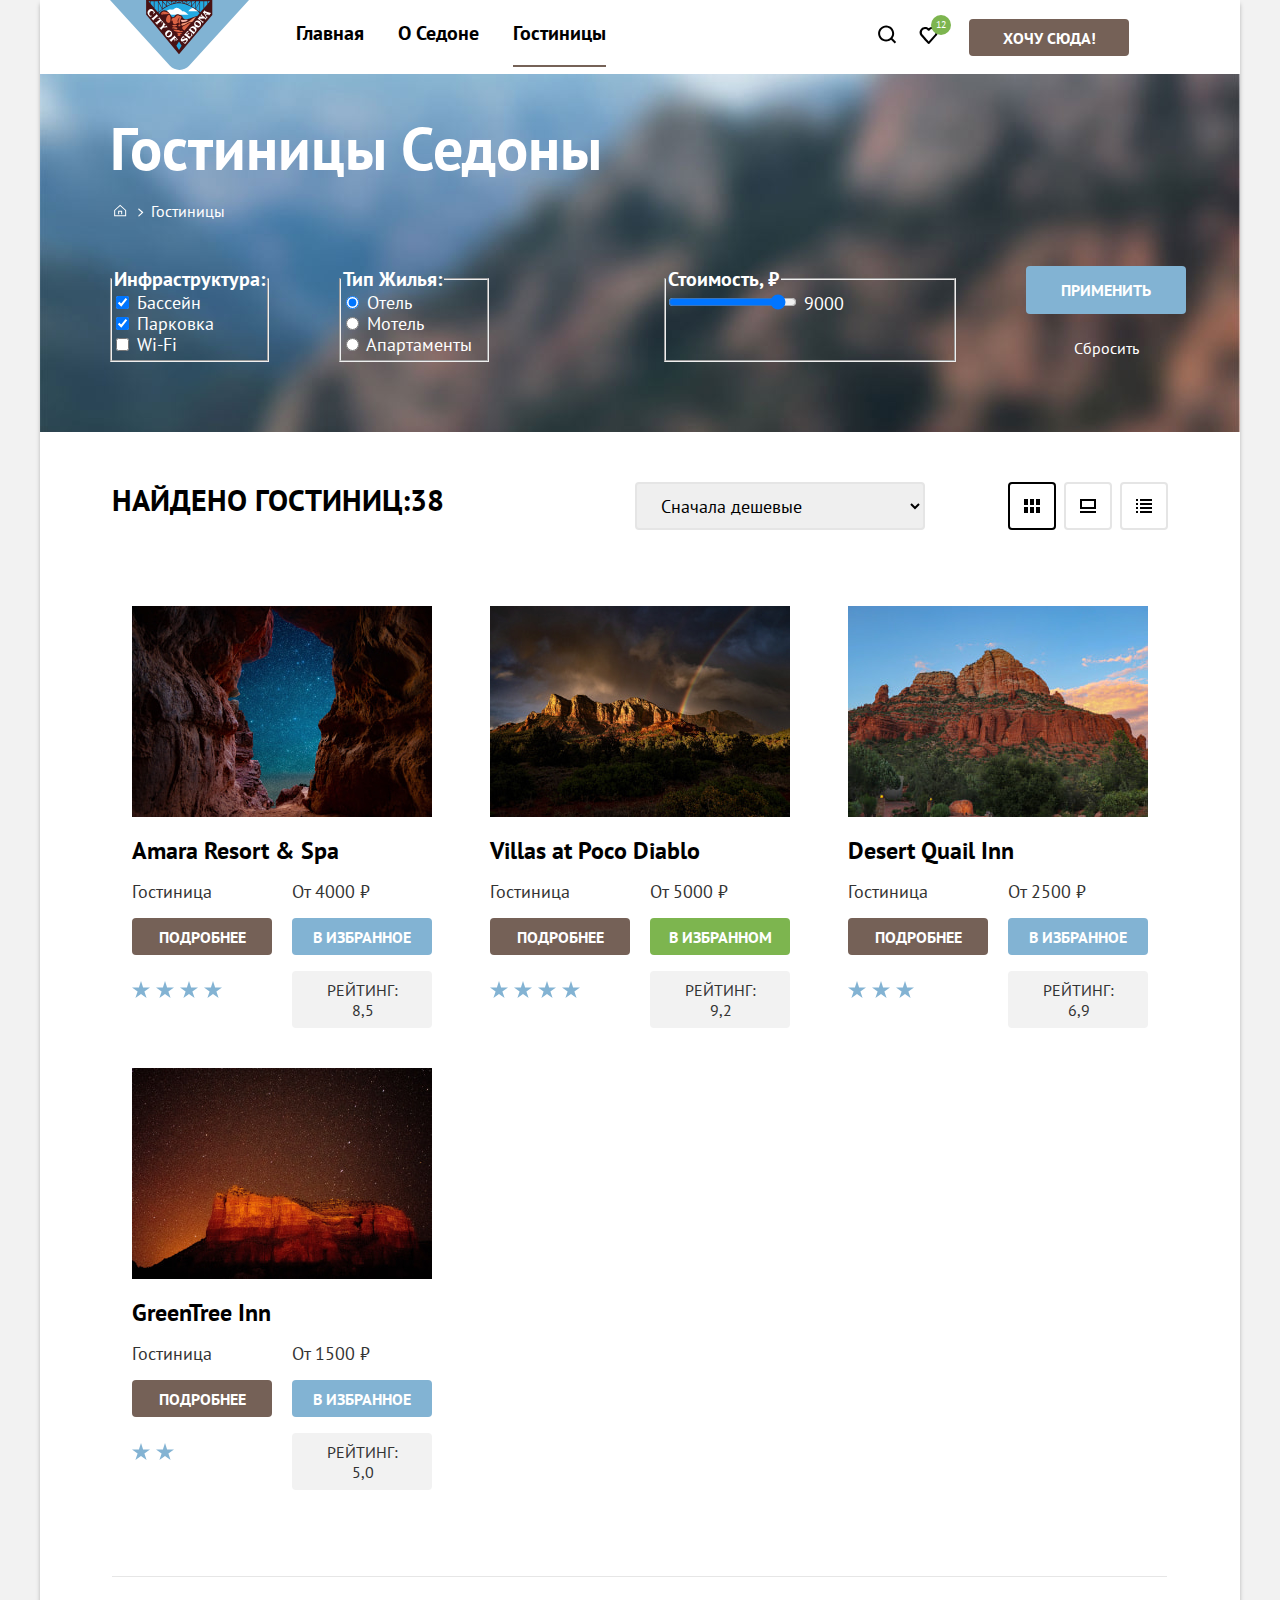
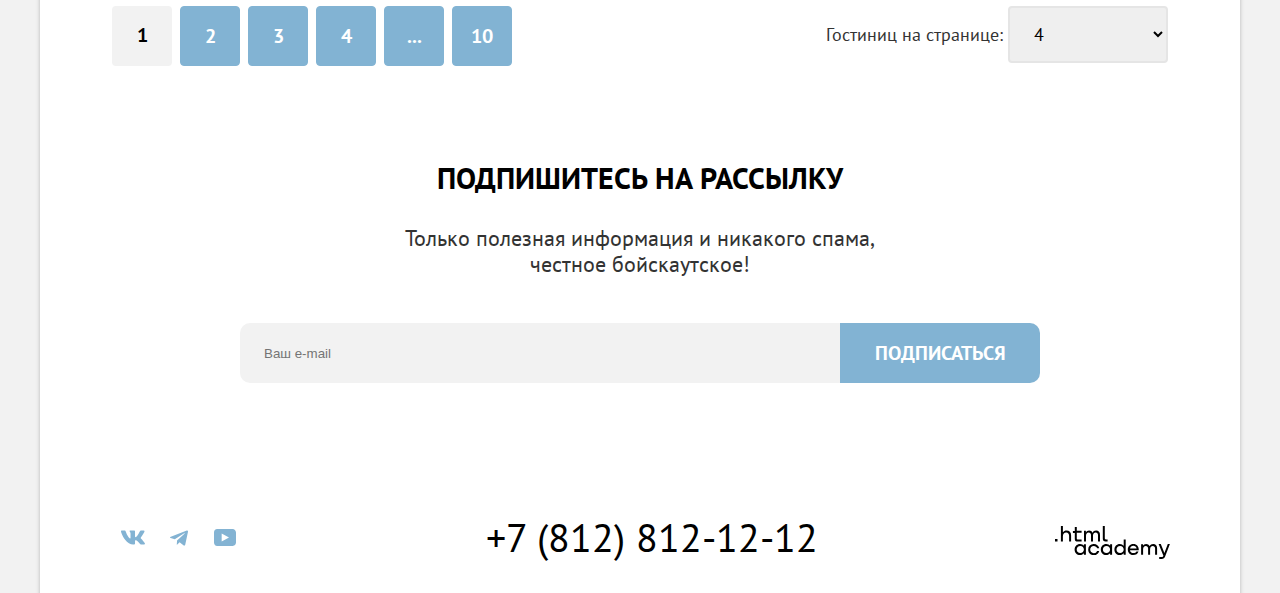
==== commit 70fb2a8e: "Merge pull request #8 from irinka-akva/master" ====
--- a/catalog.html
+++ b/catalog.html
@@ -30,11 +30,19 @@
           <ul class="navigation-list navigation-user">
             <li class="navigation-list-item">
               <a class="navigation-link navigation-link-user" href="#">
+                <svg width="19" height="19" fill="currentColor" viewBox="0 0 19 19" xmlns="http://www.w3.org/2000/svg">
+                  <path
+                    d="m18.159 17.05-3.711-3.7c1.003-1.3 1.705-3 1.705-4.9 0-4.4-3.61-8-8.023-8C3.718.45.107 4.15.107 8.55c0 4.4 3.61 8 8.023 8 1.805 0 3.51-.6 4.914-1.7l3.71 3.7 1.404-1.5ZM8.13 14.55c-3.31 0-6.017-2.7-6.017-6s2.708-6 6.017-6c3.31 0 6.017 2.7 6.017 6s-2.707 6-6.017 6Z" />
+                </svg>
                 <span class="visually-hidden">Поиск</span>
               </a>
             </li>
             <li class="navigation-list-item">
               <a class="navigation-link navigation-link-user navigation-link-user-favorite" href="#">
+                <svg width="19" height="17" fill="currentColor" viewBox="0 0 19 17" xmlns="http://www.w3.org/2000/svg">
+                  <path
+                    d="M9.58 17c-.3 0-.6-.1-.8-.4-5.42-6.1-6.72-7.5-7.03-7.9A5.4 5.4 0 0 1 6.16 0c1.31 0 2.51.5 3.52 1.3a5.47 5.47 0 0 1 9.03 4.1c0 1.3-.5 2.5-1.31 3.4l-7.02 7.9c-.2.2-.4.3-.8.3ZM3.56 7.5c.3.4 3.51 4 6.12 6.9l6.21-7c.5-.5.7-1.2.7-2 0-1.8-1.5-3.3-3.3-3.3-1 0-2 .5-2.71 1.3-.3.3-.6.4-.9.4-.3 0-.6-.2-.8-.4a3.7 3.7 0 0 0-2.71-1.3c-1.8 0-3.31 1.5-3.31 3.3-.1.9.3 1.6.7 2.1-.1 0-.1 0 0 0Z" />
+                </svg>
                 <span class="visually-hidden">Избранное</span>
                 <span class="navigation-counter">12</span>
               </a>
--- a/styles/styles.css
+++ b/styles/styles.css
@@ -216,12 +216,16 @@
   background-size: 19px 19px;
 }
 
-.navigation-list-item:nth-child(1) .navigation-link-user {
-  background-image: url("../images/search.svg");
-}
-
-.navigation-list-item:nth-child(2) .navigation-link-user {
-  background-image: url("../images/favorite.svg");
+.navigation-link-user:hover {
+  color: #756157;
+}
+
+.navigation-link-user:focus {
+  color: #756157;
+}
+
+.navigation-link-user:active {
+  color: rgba(117, 97, 87, 0.3);
 }
 
 .navigation-link-user-favorite {
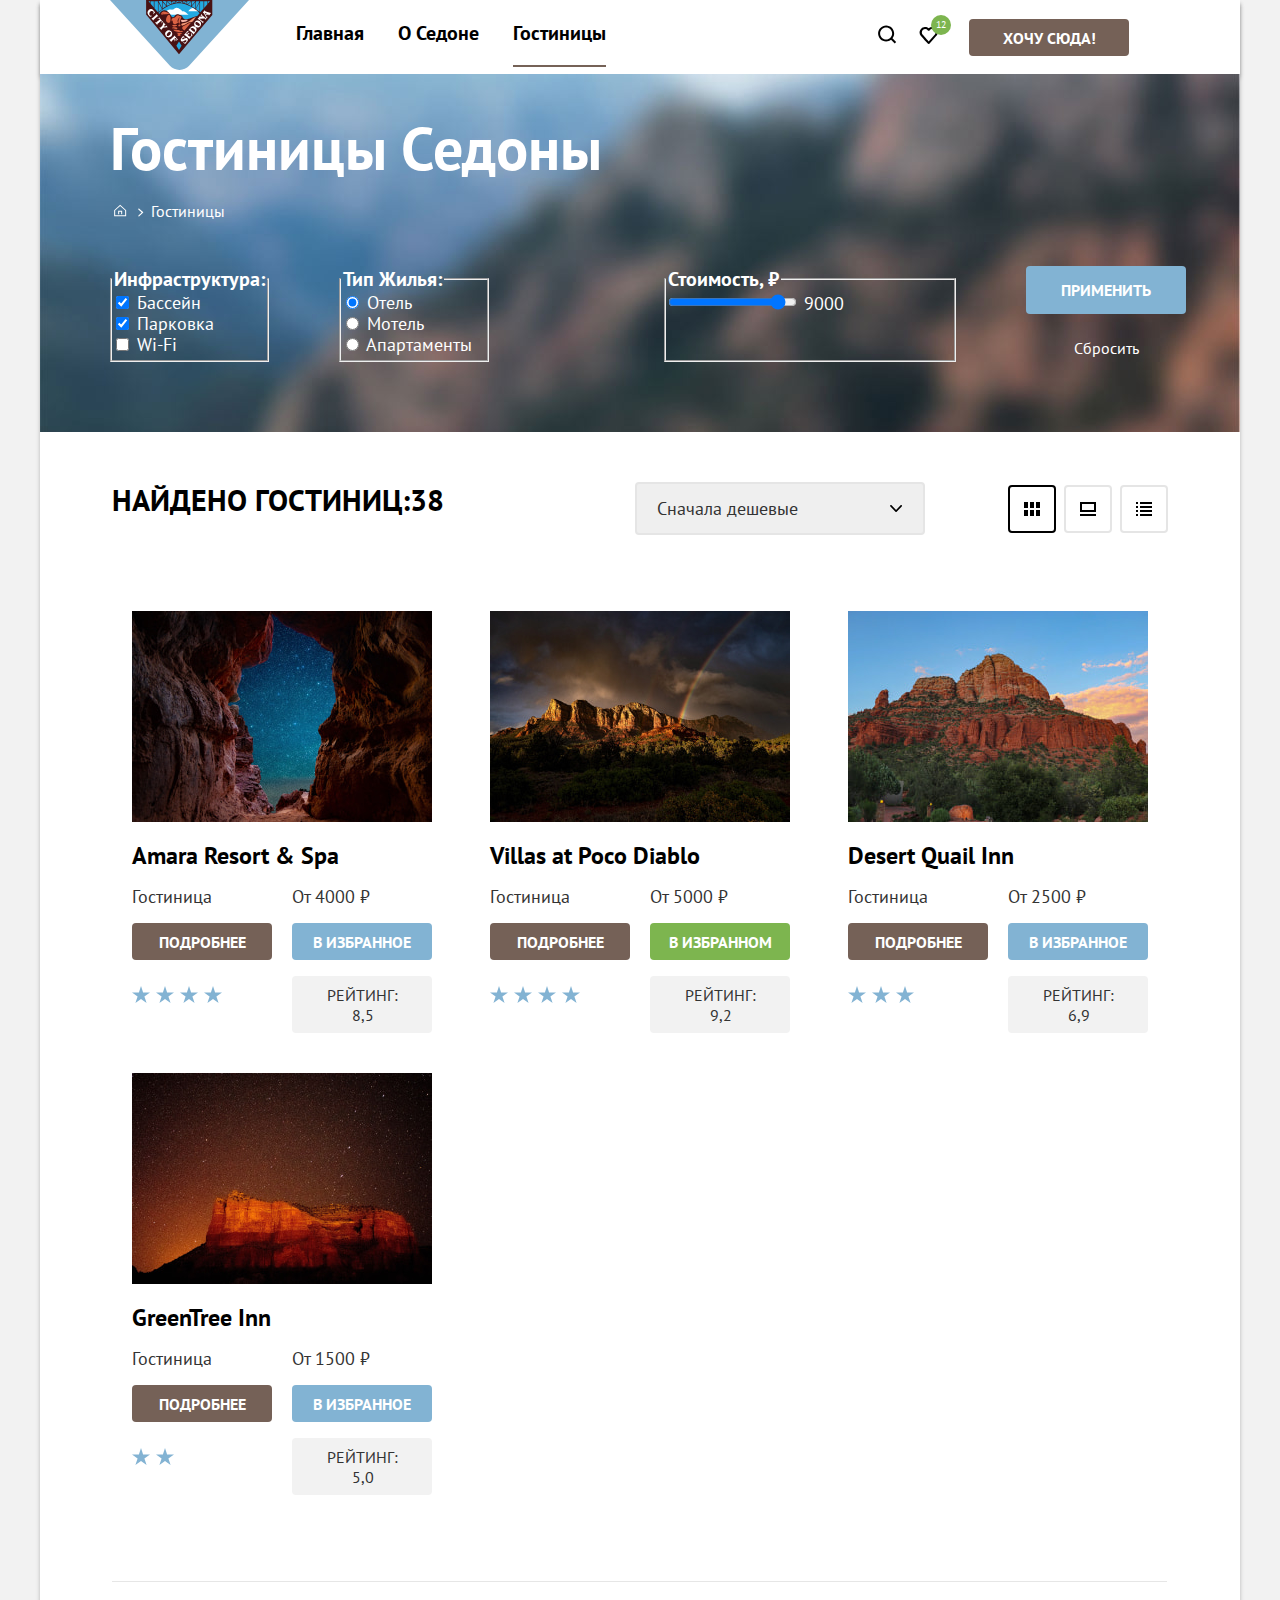
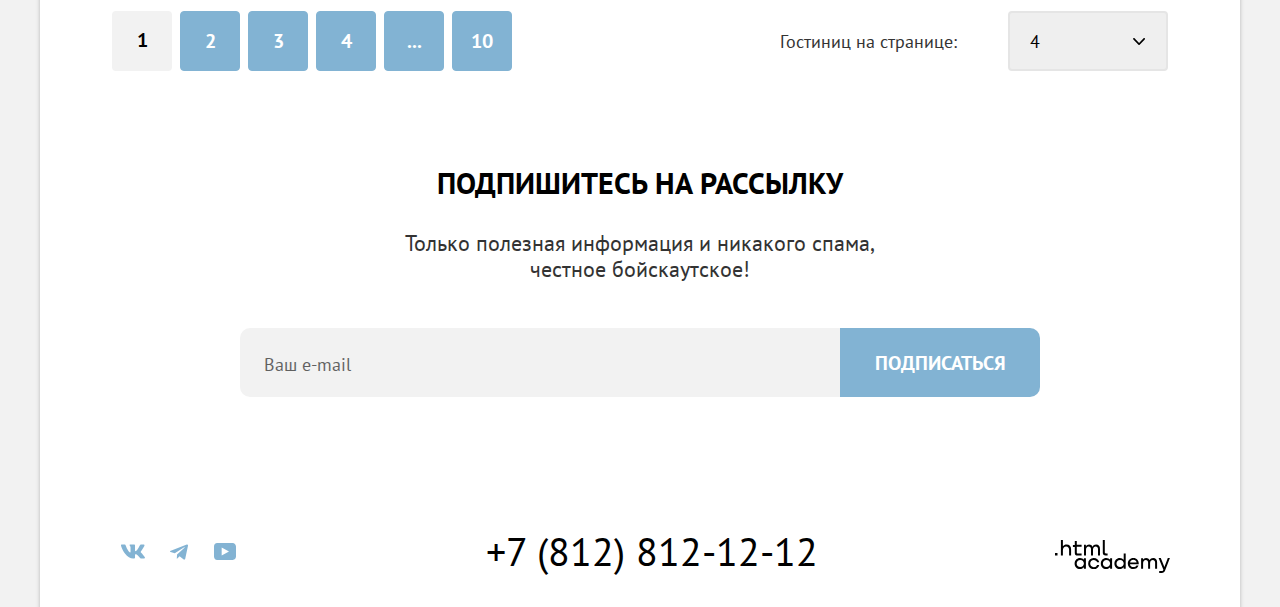
==== commit 6374ae3a: "Добавляет стилизацию селектов" ====
--- a/catalog.html
+++ b/catalog.html
@@ -148,6 +148,7 @@
               <option class="control-select-item" value="popular">Сначала популярные</option>
               <option class="control-select-item" value="expensive">Сначала дорогие</option>
             </select>
+
             <div class="button-select-wrapper">
               <button class="button-select button-select-current" type="button">
                 <span class="visually-hidden">Показать мелкие карточки</span>
@@ -243,13 +244,12 @@
                 <a class="pagination-link" href="#">10</a>
               </li>
             </ol>
-            <label class="pagination-label">Гостиниц на странице:
-              <select class="pagination-select">
+            <label class="pagination-label" for="pagination-select">Гостиниц на странице:</label>
+              <select class="pagination-select" id="pagination-select">
                 <option value="four">4</option>
                 <option value="eight">8</option>
                 <option value="twelve">12</option>
               </select>
-            </label>
           </div>
         </section>
       </main>
--- a/styles/styles.css
+++ b/styles/styles.css
@@ -131,6 +131,7 @@
   display: flex;
   padding-left: 70px;
   padding-right: 70px;
+  box-shadow: 0px 4px 4px rgba(0, 0, 0, 0.25);
 }
 
 .navigation-logo {
@@ -141,7 +142,7 @@
 .header-logo {
   display: block;
   position: absolute;
-
+  z-index: 2;
 }
 
 .navigation-list {
@@ -171,6 +172,7 @@
 
 .navigation-link-current::before {
   position: absolute;
+  z-index: 2;
   bottom: -1px;
   width: 68px;
   height: 2px;
@@ -199,10 +201,23 @@
   color: rgba(117, 97, 87, 0.3);
 }
 
+.navigation-link {
+  position: relative;
+}
+
 .navigation-user {
   max-width: 300px;
   align-items: center;
   justify-content: flex-end;
+}
+
+.navigation-user-icon {
+  position: absolute;
+  top: 0;
+  bottom: 0;
+  left: 0;
+  right: 0;
+  margin: auto;
 }
 
 .navigation-link-user {
@@ -255,12 +270,20 @@
 }
 
 .greeting {
+  position: relative;
   padding-top: 51px;
   padding-bottom: 82px;
   background-image: url("../images/background/greeting-background.jpg");
   background-size: cover;
   background-repeat: no-repeat;
   text-align: center;
+}
+
+.greeting::after {
+  position: absolute;
+  content: url("../images/background-decoration.svg");
+  bottom: -4px;
+  left: 0px;
 }
 
 .greeting-image {
@@ -483,15 +506,37 @@
   padding: 20px 22px 19px 22px;
   border: 2px solid transparent;
   border-radius: 10px 0px 0px 10px;
+  font: inherit;
+
+}
+
+.newsletter-form-field::placeholder {
+  font: inherit;
+  font-size: 18px;
+  line-height: 21px;
+  color: #000000;
+  opacity: 0.6;
+
 }
 
 .newsletter-form-field:hover {
   border: 2px solid #68A2CA;
-  ;
 }
 
 .newsletter-form-field:focus {
   border: 2px solid #68A2CA;
+  outline: none;
+}
+
+.newsletter-form-field:disabled {
+  border: 2px solid rgba(0, 0, 0, 0.3);
+  color: rgba(0, 0, 0, 0.3);
+  outline: none;
+}
+
+.newsletter-form-field:invalid {
+  border: 2px solid #BF3535;
+  color: #BF3535;
   outline: none;
 }
 
@@ -795,11 +840,39 @@
 .control-select {
   box-sizing: border-box;
   min-width: 290px;
-  padding: 9px 21px 9px 20px;
+  padding: 14px 40px 14px 20px;
   border: 2px solid #E5E5E5;
-  font-family: 'PT Sans';
+  border-radius: 4px;
+  font-family: "PT Sans";
   font-size: 18px;
-  border-radius: 4px;
+  line-height: 21px;
+  color: #333333;
+  background-image: url("../images/arrow-down.svg");
+  background-repeat: no-repeat;
+  background-position: right 21px center;
+  appearance: none;
+}
+
+.control-select:hover,
+.pagination-select:hover {
+  border: 2px solid #68A2CA;
+}
+
+.control-select:focus,
+.pagination-select:focus {
+  border: 2px solid #68A2CA;
+  outline: none;
+}
+
+.control-select:active,
+.pagination-select:active {
+  border: 2px solid #3F5E72;
+}
+
+.control-select:disabled,
+.pagination-select:disabled {
+  border: 2px solid rgba(0, 0, 0, 0.3);
+  opacity: 0.3;
 }
 
 .select-quantity {
@@ -973,10 +1046,16 @@
 .pagination-select {
   min-width: 160px;
   padding: 14px 20px;
+  padding-right: 40px;
   border: 2px solid #E5E5E5;
   border-radius: 4px;
-  font-family: 'PT Sans';
+  font-family: "PT Sans";
   font-size: 18px;
+  line-height: 21px;
+  background-image: url("../images/arrow-down.svg");
+  background-repeat: no-repeat;
+  background-position: right 21px center;
+  appearance: none;
 }
 
 .pagination-current {
@@ -986,6 +1065,9 @@
 
 .pagination-label {
   margin-left: auto;
+  margin-right: 51px;
+  padding-top: 20px;
+  padding-bottom: 17px;
 }
 
 .newsletter-catalog {
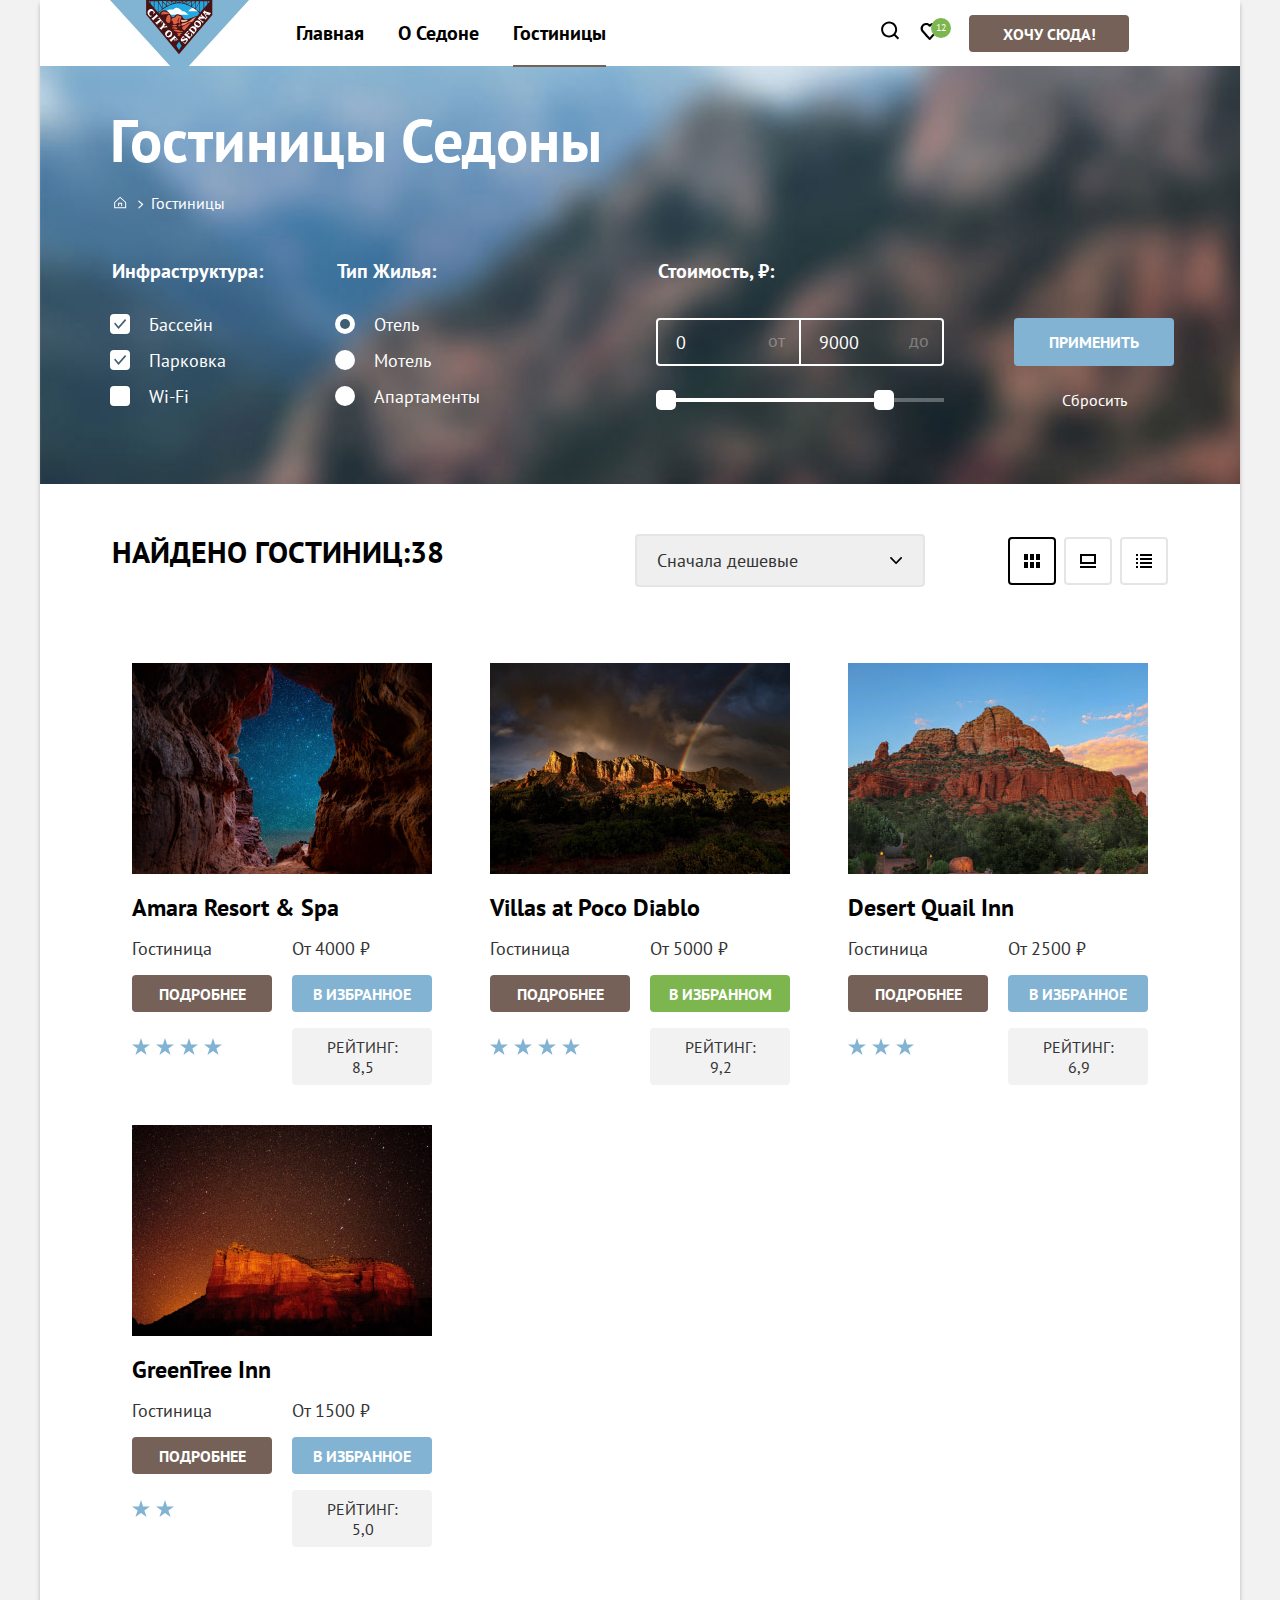
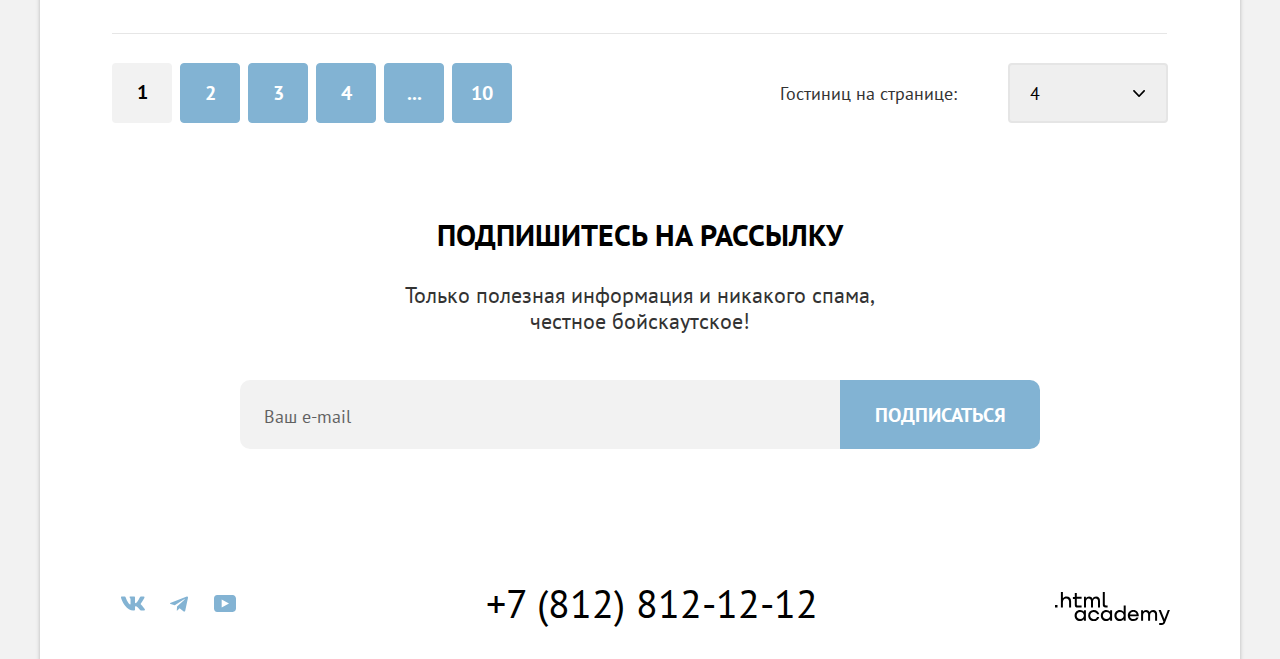
==== commit af6bb391: "Merge pull request #9 from irinka-akva/master" ====
--- a/catalog.html
+++ b/catalog.html
@@ -34,7 +34,7 @@
                   <path
                     d="m18.159 17.05-3.711-3.7c1.003-1.3 1.705-3 1.705-4.9 0-4.4-3.61-8-8.023-8C3.718.45.107 4.15.107 8.55c0 4.4 3.61 8 8.023 8 1.805 0 3.51-.6 4.914-1.7l3.71 3.7 1.404-1.5ZM8.13 14.55c-3.31 0-6.017-2.7-6.017-6s2.708-6 6.017-6c3.31 0 6.017 2.7 6.017 6s-2.707 6-6.017 6Z" />
                 </svg>
-                <span class="visually-hidden">Поиск</span>
+                <span class="visually-hidden">Поиск.</span>
               </a>
             </li>
             <li class="navigation-list-item">
@@ -43,7 +43,7 @@
                   <path
                     d="M9.58 17c-.3 0-.6-.1-.8-.4-5.42-6.1-6.72-7.5-7.03-7.9A5.4 5.4 0 0 1 6.16 0c1.31 0 2.51.5 3.52 1.3a5.47 5.47 0 0 1 9.03 4.1c0 1.3-.5 2.5-1.31 3.4l-7.02 7.9c-.2.2-.4.3-.8.3ZM3.56 7.5c.3.4 3.51 4 6.12 6.9l6.21-7c.5-.5.7-1.2.7-2 0-1.8-1.5-3.3-3.3-3.3-1 0-2 .5-2.71 1.3-.3.3-.6.4-.9.4-.3 0-.6-.2-.8-.4a3.7 3.7 0 0 0-2.71-1.3c-1.8 0-3.31 1.5-3.31 3.3-.1.9.3 1.6.7 2.1-.1 0-.1 0 0 0Z" />
                 </svg>
-                <span class="visually-hidden">Избранное</span>
+                <span class="visually-hidden">Избранное.</span>
                 <span class="navigation-counter">12</span>
               </a>
             </li>
@@ -67,7 +67,7 @@
                     <path fill-rule="evenodd" clip-rule="evenodd"
                       d="m.16 6.15 6-5.5 6 5.5v6.2h-12v-6.2Zm1 .4v4.8h10v-4.8l-5-4.5-5 4.5Zm4 3.8h-1v-3.5h4v3.5h-1v-2.5h-2v2.5Z" />
                   </svg>
-                  <span class="visually-hidden">Главная</span></a>
+                  <span class="visually-hidden">Главная.</span></a>
               </li>
               <li class="breadcrumbs-item">
                 <a class="breadcrumbs-link">Гостиницы</a>
@@ -75,7 +75,7 @@
             </ol>
           </header>
           <section class="filters">
-            <h2 class="visually-hidden">Фильтры выбора отелей</h2>
+            <h2 class="visually-hidden">Фильтры выбора отелей.</h2>
             <form class="filters-form" action="https://echo.htmlacademy.ru/" method="get">
               <div class="filters-form-container">
                 <fieldset class="filters-form-group filters-infrastructure">
@@ -83,20 +83,23 @@
                   <ul class="filters-form-list">
                     <li class="filters-form-item">
                       <label class="control">
-                        <input class="control-item" type="checkbox" name="swimming-pool" checked />
-                        Бассейн
-                      </label>
-                    </li>
-                    <li class="filters-form-item">
-                      <label class="control">
-                        <input class="control-item" type="checkbox" name="parking" checked />
-                        Парковка
-                      </label>
-                    </li>
-                    <li class="filters-form-item">
-                      <label class="control">
-                        <input class="control-item" type="checkbox" name="wi-fi" />
-                        Wi-Fi
+                        <input class="visually-hidden control-item" type="checkbox" name="swimming-pool" checked />
+                        <span class="control-mark"></span>
+                        <span class="control-label">Бассейн</span>
+                      </label>
+                    </li>
+                    <li class="filters-form-item">
+                      <label class="control">
+                        <input class="visually-hidden control-item" type="checkbox" name="parking" checked />
+                        <span class="control-mark"></span>
+                        <span class="control-label">Парковка</span>
+                      </label>
+                    </li>
+                    <li class="filters-form-item">
+                      <label class="control">
+                        <input class="visually-hidden control-item" type="checkbox" name="wi-fi" />
+                        <span class="control-mark"></span>
+                        <span class="control-label">Wi-Fi</span>
                       </label>
                     </li>
                   </ul>
@@ -105,29 +108,52 @@
                   <legend class="filters-form-title">Тип Жилья:</legend>
                   <ul class="filters-form-list">
                     <li class="filters-form-item">
-                      <label>
-                        <input class="control-item" type="radio" name="hotel" checked />
-                        Отель
-                      </label>
-                    </li>
-                    <li class="filters-form-item">
-                      <label>
-                        <input class="control-item" type="radio" name="motel" />
-                        Мотель
-                      </label>
-                    </li>
-                    <li class="filters-form-item">
-                      <label>
-                        <input class="control-item" type="radio" name="apartments" />
-                        Апартаменты
+                      <label class="control">
+                        <input class=" visually-hidden control-item" type="radio" name="type-of-accomodation" value="hotel" checked />
+                        <span class="control-mark"></span>
+                        <span class="control-label">Отель</span>
+                      </label>
+                    </li>
+                    <li class="filters-form-item">
+                      <label class="control">
+                        <input class="visually-hidden control-item" type="radio" name="type-of-accomodation" value="motel" />
+                        <span class="control-mark"></span>
+                        <span class="control-label">Мотель</span>
+                      </label>
+                    </li>
+                    <li class="filters-form-item">
+                      <label class="control">
+                        <input class="visually-hidden control-item" type="radio" name="type-of-accomodation" value="apartments" />
+                        <span class="control-mark"></span>
+                        <span class="control-label">Апартаменты</span>
                       </label>
                     </li>
                   </ul>
                 </fieldset>
                 <fieldset class="filters-form-group filters-price">
-                  <legend class="filters-form-title">Стоимость, ₽</legend>
-                  <input class="control-item" type="range" name="price" value="9000" max="10000" min="0" step="1000" />
-                  <output class="control-item-otput" name="priceOutput">9000</output>
+                  <legend class="filters-form-title">Стоимость, ₽:</legend>
+                  <div class="range-wrapper-inputs">
+                    <div class="add-wrapper-input">
+                      <input class="range-input range-input-min" id="range-input-min" type="number" name="price-min"
+                        placeholder="0" />
+                      <label class="range-input-label" for="range-input-min">от</label>
+                    </div>
+                    <div class="add-wrapper-input">
+                      <input class="range-input range-input-max" id="range-input-max" type="number" name="price-max"
+                        placeholder="9000" />
+                      <label class="range-input-label" for="range-input-max">до</label>
+                    </div>
+                  </div>
+                  <div class="range-scale">
+                    <div class="range-bar" style="right: 60px; width: 228px;">
+                      <button class="range-toggle toggle-min" type="button">
+                        <span class="visually-hidden">Изменить минимальную цену.</span>
+                      </button>
+                      <button class="range-toggle toggle-max" type="button">
+                        <span class="visually-hidden">Изменить максимальную цену.</span>
+                      </button>
+                    </div>
+                  </div>
                 </fieldset>
                 <div class="filters-button-wrapper">
                   <button class="button button-primary button-submit" type="submit">
@@ -141,7 +167,7 @@
         </div>
         <section class="select-catalog">
           <div class="select-catalog-wrapper">
-            <h2 class="visually-hidden">Сортировка со списком отелей</h2>
+            <h2 class="visually-hidden">Сортировка со списком отелей.</h2>
             <p class="select-quantity">Найдено гостиниц:38</p>
             <select class="control-select" aria-label="Сортировка">
               <option class="control-select-item" value="cheep">Сначала дешeвые</option>
@@ -151,13 +177,13 @@
 
             <div class="button-select-wrapper">
               <button class="button-select button-select-current" type="button">
-                <span class="visually-hidden">Показать мелкие карточки</span>
+                <span class="visually-hidden">Показать мелкие карточки.</span>
               </button>
               <button class="button-select" type="button">
-                <span class="visually-hidden">Показать крупные карточки</span>
+                <span class="visually-hidden">Показать крупные карточки.</span>
               </button>
               <button class="button-select" type="button">
-                <span class="visually-hidden">Показать карточки списком</span>
+                <span class="visually-hidden">Показать карточки списком.</span>
               </button>
             </div>
           </div>
@@ -245,11 +271,11 @@
               </li>
             </ol>
             <label class="pagination-label" for="pagination-select">Гостиниц на странице:</label>
-              <select class="pagination-select" id="pagination-select">
-                <option value="four">4</option>
-                <option value="eight">8</option>
-                <option value="twelve">12</option>
-              </select>
+            <select class="pagination-select" id="pagination-select">
+              <option value="four">4</option>
+              <option value="eight">8</option>
+              <option value="twelve">12</option>
+            </select>
           </div>
         </section>
       </main>
@@ -260,7 +286,7 @@
             Только полезная информация и никакого спама,<br> честное бойскаутское!
           </p>
           <form class="newsletter-form" action="https://echo.htmlacademy.ru/" method="post">
-            <label class="visually-hidden" for="newsletter-email">Email</label>
+            <label class="visually-hidden" for="newsletter-email">Email.</label>
             <input class="newsletter-form-field newsletter-form-field-catalog" type="email" placeholder="Ваш e-mail"
               name="email" id="newsletter-email" />
             <button class="button button-primary newsletter-button" type="submit">
@@ -269,10 +295,10 @@
           </form>
         </section>
         <section class="footer-contacts">
-          <h2 class="visually-hidden">Контакты</h2>
+          <h2 class="visually-hidden">Контакты.</h2>
           <div class="footer-container">
             <section class="footer-contacts-social">
-              <h3 class="visually-hidden">Социальные сети</h3>
+              <h3 class="visually-hidden">Социальные сети.</h3>
               <ul class="footer-contacts-social-list">
                 <li class="footer-contacts-social-list-item">
                   <a class="footer-contacts-social-link" href="https://vk.com/htmlacademy">
@@ -281,7 +307,7 @@
                       <path fill-rule="evenodd" clip-rule="evenodd"
                         d="M23.45 1.45c.17-.55 0-.95-.8-.95h-2.62c-.67 0-.98.35-1.14.73 0 0-1.34 3.2-3.23 5.27-.61.6-.89.8-1.22.8-.17 0-.42-.2-.42-.74V1.45c0-.66-.18-.95-.74-.95H9.15c-.42 0-.67.3-.67.6 0 .61.95.76 1.05 2.5v3.8c0 .84-.16.99-.5.99-.88 0-3.05-3.21-4.33-6.89-.25-.71-.5-1-1.17-1H.9c-.75 0-.9.35-.9.73 0 .68.89 4.07 4.14 8.55 2.18 3.06 5.23 4.72 8.01 4.72 1.67 0 1.88-.37 1.88-1v-2.32c0-.73.16-.88.69-.88.38 0 1.05.2 2.61 1.67 1.78 1.75 2.07 2.53 3.08 2.53h2.62c.75 0 1.13-.37.91-1.1-.24-.72-1.09-1.77-2.21-3.02-.62-.7-1.54-1.47-1.81-1.86-.4-.49-.28-.7 0-1.14 0 0 3.2-4.43 3.53-5.93Z" />
                     </svg>
-                    <span class="visually-hidden">Вконтакте</span>
+                    <span class="visually-hidden">Вконтакте.</span>
                   </a>
                 </li>
                 <li class="footer-contacts-social-list-item">
@@ -291,7 +317,7 @@
                       <path
                         d="M16.79.6.84 6.75c-1.09.43-1.08 1.04-.2 1.31l4.1 1.28 9.47-5.98c.44-.27.85-.12.52.18l-7.68 6.92-.28 4.22c.41 0 .6-.19.83-.41l1.99-1.93 4.13 3.05c.77.42 1.31.2 1.5-.7l2.72-12.8C18.22.77 17.5.27 16.79.59Z" />
                     </svg>
-                    <span class="visually-hidden">Телеграм</span>
+                    <span class="visually-hidden">Телеграм.</span>
                   </a>
                 </li>
                 <li class="footer-contacts-social-list-item">
@@ -301,24 +327,24 @@
                       <path
                         d="M18.6 0H3.18C1.31 0 0 1.6 0 3.4v10.1C0 15.4 1.31 17 3.17 17h15.66c1.64 0 3.17-1.6 3.17-3.4V3.4C21.78 1.6 20.47 0 18.6 0ZM7.67 12.54V4.46L15 8.5l-7.33 4.04Z" />
                     </svg>
-                    <span class="visually-hidden">Ютюб</span>
+                    <span class="visually-hidden">Ютюб.</span>
                   </a>
                 </li>
               </ul>
             </section>
             <section class="footer-contacts-phone">
-              <h3 class="visually-hidden">Номер телефона</h3>
+              <h3 class="visually-hidden">Номер телефона.</h3>
               <a class="footer-contacts-phone-number" href="tel:+78128121212">+7 (812) 812-12-12</a>
             </section>
             <section class="footer-contacts-logo">
-              <h3 class="visually-hidden">Логотип</h3>
+              <h3 class="visually-hidden">Логотип.</h3>
               <a class="footer-contacts-logo-link" href="https://htmlacademy.ru/">
                 <svg class="footer-contacts-logo-icon" aria-hidden="true" focusable="false" width="115" height="33"
                   viewBox="0 0 115 33" xmlns="http://www.w3.org/2000/svg">
                   <path
                     d="M0 12.9v2.6h2.5v-2.6H0ZM11.6 4.5c-1.6 0-2.8.7-3.6 1.7h-.1V0h-2v15.5h2v-5.3c0-2.1 1.3-3.6 3.3-3.6 1.8 0 2.9 1.4 2.9 3.2v5.7h2V9.4c.1-3-1.8-4.9-4.5-4.9ZM26.6 4.8h-4.8V1.1h-2v3.8h-1.9v2h1.9v6c0 1.7 1 2.7 2.7 2.7h4.1v-2h-3.7c-.7 0-1.1-.4-1.1-1.1V6.8h4.8v-2ZM41.1 4.6c-1.6 0-2.9.8-3.5 2.1h-.1c-.6-1.2-1.8-2.1-3.4-2.1-1.4 0-2.5.8-3.1 1.8h-.1V4.8H29v10.6h2V10c0-2 1-3.5 2.6-3.5 1.5 0 2.4 1 2.4 2.6v6.3h2V9.8c0-2.4 1.4-3.3 2.6-3.3 1.5 0 2.4 1 2.4 2.6v6.3h2V8.9c.1-2.5-1.4-4.3-3.9-4.3ZM47.8 12.7c0 1.7 1 2.7 2.8 2.7h2v-2h-1.7c-.7 0-1.1-.4-1.1-1.1V0h-2v12.7ZM28.9 19.7c-.9-1.1-2.2-1.8-3.9-1.8-3.1 0-5.4 2.3-5.4 5.6s2.3 5.6 5.4 5.6c1.8 0 3-.8 3.8-1.9h.1v1.6h2V18.2h-2v1.5Zm-3.6 7.4c-2.2 0-3.6-1.6-3.6-3.6s1.4-3.6 3.6-3.6 3.6 1.6 3.6 3.6c0 1.9-1.4 3.6-3.6 3.6ZM44.2 22c-.5-2.4-2.6-4.1-5.4-4.1a5.4 5.4 0 0 0-5.6 5.6c0 3.1 2.2 5.6 5.6 5.6 2.8 0 4.9-1.8 5.4-4.2h-2.1a3.4 3.4 0 0 1-3.3 2.3c-2.2 0-3.6-1.6-3.6-3.6s1.4-3.6 3.6-3.6c1.6 0 2.8 1 3.3 2.2h2.1V22ZM55.1 19.7c-.9-1.1-2.2-1.8-3.9-1.8-3.1 0-5.4 2.3-5.4 5.6s2.3 5.6 5.4 5.6c1.8 0 3-.8 3.8-1.9h.1v1.6h2V18.2h-2v1.5Zm-3.6 7.4c-2.2 0-3.6-1.6-3.6-3.6s1.4-3.6 3.6-3.6 3.6 1.6 3.6 3.6c0 1.9-1.5 3.6-3.6 3.6ZM68.7 19.8c-.9-1.1-2.2-1.9-3.9-1.9-3.1 0-5.4 2.3-5.4 5.6s2.2 5.6 5.4 5.6c1.7 0 3-.8 3.8-1.8h.1v1.5h2V13.4h-2v6.4Zm-3.6 7.3c-2.2 0-3.6-1.6-3.6-3.6s1.4-3.6 3.6-3.6 3.6 1.6 3.6 3.6c-.1 2-1.5 3.6-3.6 3.6ZM78.3 17.9c-3.3 0-5.5 2.5-5.5 5.6 0 3 2.1 5.6 5.5 5.6 2.5 0 4.5-1.3 5.2-3.6h-2.1c-.5 1-1.6 1.6-3 1.6-1.9 0-3.3-1.3-3.4-2.9h8.8c.2-3.6-2-6.3-5.5-6.3Zm0 1.9c1.7 0 3 1 3.3 2.6h-6.5c.3-1.5 1.5-2.6 3.2-2.6ZM98.2 17.9c-1.6 0-2.9.8-3.6 2h-.1c-.6-1.2-1.8-2-3.4-2-1.4 0-2.5.7-3.1 1.8v-1.5h-1.9v10.6h2v-5.4c0-2 1-3.4 2.6-3.5 1.5 0 2.4 1 2.4 2.6v6.3h2v-5.6c0-2.4 1.4-3.3 2.6-3.3 1.5 0 2.4 1 2.4 2.6v6.3h2v-6.5c.1-2.6-1.4-4.4-3.9-4.4ZM109.4 27l-3.6-8.9h-2.2l4.8 11.6c-.3.9-.7 1.2-1.7 1.2h-2.5v2h2.5c1.8 0 2.8-.8 3.5-2.6l4.7-12.2h-2.1l-3.4 8.9Z" />
                 </svg>
-                <span class="visually-hidden">Логотип HTML academy</span>
+                <span class="visually-hidden">Логотип HTML academy.</span>
               </a>
             </section>
           </div>
--- a/styles/styles.css
+++ b/styles/styles.css
@@ -118,7 +118,7 @@
   background-color: #FFFFFF;
   margin: 0 auto;
   width: 1200px;
-  box-shadow: 0px 4px 4px rgba(0, 0, 0, 0.25);
+  box-shadow: 0 4px 4px rgba(0, 0, 0, 0.25);
 }
 
 .main-container {
@@ -131,7 +131,6 @@
   display: flex;
   padding-left: 70px;
   padding-right: 70px;
-  box-shadow: 0px 4px 4px rgba(0, 0, 0, 0.25);
 }
 
 .navigation-logo {
@@ -142,7 +141,7 @@
 .header-logo {
   display: block;
   position: absolute;
-  z-index: 2;
+  z-index: 1;
 }
 
 .navigation-list {
@@ -172,7 +171,7 @@
 
 .navigation-link-current::before {
   position: absolute;
-  z-index: 2;
+  z-index: 1;
   bottom: -1px;
   width: 68px;
   height: 2px;
@@ -222,13 +221,12 @@
 
 .navigation-link-user {
   display: block;
-  min-width: 18px;
-  min-height: 18px;
-  padding: 24px 11px;
+  min-width: 19px;
+  min-height: 26px;
+  padding: 17px 10px;
   background-size: cover;
   background-repeat: no-repeat;
   background-position: center;
-  background-size: 19px 19px;
 }
 
 .navigation-link-user:hover {
@@ -274,6 +272,7 @@
   padding-top: 51px;
   padding-bottom: 82px;
   background-image: url("../images/background/greeting-background.jpg");
+  background-color: #eacdbb;
   background-size: cover;
   background-repeat: no-repeat;
   text-align: center;
@@ -281,9 +280,10 @@
 
 .greeting::after {
   position: absolute;
+  width: 1200px;
   content: url("../images/background-decoration.svg");
-  bottom: -4px;
-  left: 0px;
+  bottom: -5px;
+  left: 0;
 }
 
 .greeting-image {
@@ -491,6 +491,7 @@
   line-height: 26px;
   text-align: center;
   background-image: url("../images/background/newsletter-background.jpg");
+  background-color: #b09889;
   background-size: cover;
   background-repeat: no-repeat;
   color: #FFFFFF;
@@ -505,7 +506,7 @@
 .newsletter-form-field {
   padding: 20px 22px 19px 22px;
   border: 2px solid transparent;
-  border-radius: 10px 0px 0px 10px;
+  border-radius: 10px 0 0 10px;
   font: inherit;
 
 }
@@ -545,7 +546,7 @@
 }
 
 .newsletter-button {
-  border-radius: 0px 10px 10px 0px;
+  border-radius: 0 10px 10px 0;
   padding: 12px 15px;
 }
 
@@ -676,6 +677,394 @@
   fill: rgba(117, 97, 87, 0.3);
 }
 
+/* Модальное окно */
+
+.modal-container {
+  position: fixed;
+  z-index: 2;
+  top: 0;
+  left: 0;
+  display: flex;
+  width: 100%;
+  height: 100%;
+  background-color: rgba(242, 242, 242, 0.8);
+}
+
+.modal-container-close {
+  display: none;
+}
+
+.modal {
+  position: relative;
+  margin: auto;
+  padding: 54px 70px 70px 70px;
+  background-color: #FFFFFF;
+  box-shadow: 0 25px 50px rgba(0, 0, 0, 0.15);
+  border-radius: 30px;
+}
+
+.modal-search {
+  box-sizing: border-box;
+  width: 715px;
+}
+
+.modal-title {
+  margin: 0;
+  margin-bottom: 63px;
+  margin-top: 8px;
+  padding: 0;
+  font-style: normal;
+  font-weight: 700;
+  font-size: 30px;
+  line-height: 36px;
+  text-transform: uppercase;
+  color: #000000;
+}
+
+.modal-close-button {
+  position: relative;
+  padding: 20px;
+  width: 53px;
+  height: 53px;
+  background-color: #F2F2F2;
+  border: none;
+  border-radius: 50%;
+  cursor: pointer;
+}
+
+.close-button-icon {
+  position: absolute;
+  top: 0;
+  left: 0;
+  right: 0;
+  bottom: 0;
+  margin: auto;
+  color: #000000;
+}
+
+.modal-close-button:hover {
+  background-color: #E6E6E6;
+}
+
+.modal-close-button:focus {
+  background-color: #E6E6E6;
+  outline: 3px solid #83B3D3;
+}
+
+.modal-close-button:active {
+  background-color: #E6E6E6;
+  outline: none;
+}
+
+.modal-close-button:active .close-button-icon {
+  opacity: 0.3;
+}
+
+.modal-header-wrapper {
+  display: flex;
+  justify-content: space-between;
+}
+
+.search-form-label {
+  font: inherit;
+  font-weight: 700;
+  font-size: 20px;
+  line-height: 26px;
+  align-self: center;
+  text-transform: capitalize;
+  color: #000000;
+}
+
+.search-form-input {
+  padding: 15px 40px 14px 19px;
+  font-family: "PT Sans";
+  font-size: 18px;
+  line-height: 21px;
+  color: #000000;
+  background-color: #F2F2F2;
+  border: none;
+}
+
+.search-form-input::placeholder {
+  font-family: "PT Sans";
+  font-size: 18px;
+  line-height: 21px;
+  color: #000000;
+}
+
+.modal-search-form {
+  display: grid;
+  grid-template-columns: 155px 133px 154px 133px;
+}
+
+.search-form-date {
+  grid-column: 2/5;
+  box-sizing: border-box;
+  min-width: 420px;
+  border-radius: 4px;
+}
+
+.search-form-date-wrapper {
+  position: relative;
+  grid-column: 2/5;
+}
+
+.search-form-date:hover {
+  background-color: #E6E6E6;
+}
+
+.search-form-date:focus {
+  background-color: #E6E6E6;
+  outline: 3px solid #83B3D3;
+}
+
+.search-form-date:not(:placeholder-shown) {
+  background-color: #FFFFFF;
+  outline: 2px solid #000000;
+}
+
+.search-form-date:disabled {
+  background-color: #E6E6E6;
+  opacity: 0.3;
+}
+
+.modal-button-calendar {
+  position: absolute;
+  right: 0;
+  width: 49px;
+  height: 51px;
+  border: none;
+  background-color: transparent;
+  border-radius: 4px;
+  cursor: pointer;
+}
+
+.modal-button-calendar:hover .button-calendar-icon {
+  background-color: #E6E6E6;
+}
+
+.modal-button-calendar:focus .button-calendar-icon {
+  background-color: #E6E6E6;
+  outline: 3px solid #83B3D3;
+}
+
+.modal-button-calendar:focus {
+  outline: none;
+}
+
+.modal-button-calendar:active .button-calendar-icon {
+  background-color: #E6E6E6;
+  outline: none;
+}
+
+.counter-wrapper {
+  display: flex;
+  width: 133px;
+}
+
+.search-form-num,
+.modal-button {
+  box-sizing: border-box;
+  padding: 0;
+  width: 44px;
+  flex-grow: 1;
+  text-align: center;
+  border: none;
+}
+
+.search-form-num {
+  box-sizing: border-box;
+  width: 35px;
+  border: 2px solid transparent;
+  padding: 13px 2px 12px 2px;
+  appearance: textfield;
+}
+
+.search-form-num:hover {
+  background-color: #E6E6E6;
+}
+
+.search-form-num:focus {
+  background-color: #E6E6E6;
+  border: 2px solid #83B3D3;
+  outline: none;
+}
+
+.search-form-num:not(:placeholder-shown) {
+  background-color: #FFFFFF;
+  border: 2px solid #000000;
+}
+
+.search-form-num:disabled {
+  background-color: #E6E6E6;
+  opacity: 0.3;
+}
+
+.modal-mines-button {
+  position: relative;
+  border-radius: 4px 0 0 4px;
+  cursor: pointer;
+}
+
+.modal-plus-button {
+  position: relative;
+  border-radius: 0 4px 4px 0;
+  cursor: pointer;
+}
+
+.modal-counter-icon {
+  position: absolute;
+  width: 13px;
+  height: 13px;
+  padding: 3px;
+  top: 0;
+  left: 0;
+  right: 0;
+  bottom: 0;
+  margin: auto;
+  border-radius: 4px;
+  color: #000000;
+  opacity: 0.3;
+}
+
+.modal-button:hover .modal-counter-icon {
+  opacity: 1;
+}
+
+.modal-button:focus .modal-counter-icon {
+  opacity: 1;
+  outline: 3px solid #83B3D3;
+}
+
+.modal-button:focus {
+  outline: none;
+}
+
+.modal-button:active .modal-counter-icon {
+  opacity: 0.3;
+  outline: none;
+}
+
+.counter-wrapper + .search-form-label {
+  padding-left: 56px;
+}
+
+.search-form-num::-webkit-outer-spin-button,
+.search-form-num::-webkit-inner-spin-button {
+  appearance: none;
+  margin: 0;
+}
+
+.search-form-note {
+  box-sizing: border-box;
+  margin: 0;
+  padding: 8px 0 11px 0;
+  min-height: 40px;
+  font: inherit;
+  font-size: 16px;
+  line-height: 21px;
+  grid-column: 2/5;
+}
+
+.search-form-note-error {
+  color: #FF5757;
+}
+
+.modal-search-button {
+  border-radius: 10px;
+  margin-top: 40px;
+  padding: 12px 26px;
+  font-size: 20px;
+  line-height: 36px;
+  grid-column: 1/5;
+}
+
+.modal-search-button:hover {
+  background-color: #68A2CA;
+}
+
+.modal-search-button:focus {
+  background-color: #68A2CA;
+  outline: 3px solid #756257;
+}
+
+.modal-search-button:active {
+  background-color: #68A2CA;
+  color: rgba(255, 255, 255, 0.3);
+}
+
+.modal-search-button:disabled {
+  background-color: #68A2CA;
+  color: rgba(255, 255, 255, 0.3);
+}
+
+/* Оформление тултипа */
+
+.tooltip {
+  position: absolute;
+  z-index: 1;
+}
+
+.tooltip-toggle {
+  border: none;
+  background-color: #83B3D3;
+  width: 25px;
+  height: 25px;
+  padding: 0;
+  margin: 0;
+  margin-left: 12px;
+  margin-top: 3px;
+  display: block;
+  border-radius: 50%;
+}
+
+.tooltip-toggle:hover,
+.tooltip-toggle:focus {
+  background-color: #68A2CA;
+  outline: none;
+}
+
+.tooltip-text {
+  box-sizing: border-box;
+  background-color: #333333;
+  color: #FFFFFF;
+  font: inherit;
+  font-style: normal;
+  font-weight: 400;
+  font-size: 16px;
+  line-height: 21px;
+  text-transform: none;
+  padding: 15px 18px 23px 22px;
+  box-shadow: 0 15px 30px rgba(0, 0, 0, 0.3);
+  border-radius: 10px;
+  width: 256px;
+  position: absolute;
+  margin-top: 15px;
+  left: 65%;
+  transform: translateX(-50%);
+  display: none;
+}
+
+.tooltip-text:before {
+  content: url("../images/tooltip-corner.svg");
+  width: 19px;
+  height: 9px;
+  position: absolute;
+  top: -11px;
+  transform: translateY(-50%);
+  right: 46%;
+}
+
+.tooltip-toggle:hover + .tooltip-text,
+.tooltip-toggle:focus + .tooltip-text {
+  display: block;
+}
+
+.form-label-icon {
+  position: relative;
+  padding-right: 25px;
+}
+
 /* Catalog page */
 
 .inner-header-filters {
@@ -755,25 +1144,207 @@
 .filters-form-group {
   margin: 0;
   padding: 0;
+  border: none;
 }
 
 .filters-form-list {
   margin: 0;
   padding: 0;
   list-style-type: none;
-
 }
 
 .filters-form-title {
+  margin-bottom: 30px;
   font-weight: 700;
   font-size: 20px;
   line-height: 26px;
+}
+
+.filters-price .filters-form-title {
+  margin-bottom: 34px;
+}
+
+.control {
+  position: relative;
+  display: block;
+  padding-left: 39px;
+}
+
+.control-mark {
+  position: absolute;
+  top: 0;
+  left: 0;
+  width: 20px;
+  height: 20px;
+  background-color: #FFFFFF;
+  border-radius: 4px;
+}
+
+.control-item[type="checkbox"]:checked + .control-mark {
+  background-image: url("../images/control-mark-icon.svg");
+  background-repeat: no-repeat;
+  background-position: center;
+}
+
+.control-item[type="radio"] + .control-mark {
+  border-radius: 50%;
+}
+
+.control-item[type="radio"]:checked + .control-mark::before {
+  position: absolute;
+  top: 5px;
+  left: 5px;
+  width: 10px;
+  height: 10px;
+  background-color: #3F5E72;
+  border-radius: 50%;
+  content: "";
+}
+
+.filters-form-item:not(:last-child) {
+  margin-bottom: 15px;
+}
+
+.control-item:hover + .control-mark {
+  background-color: rgba(255, 255, 255, 0.6);
+}
+
+.control-item:focus + .control-mark {
+  background-color: rgba(255, 255, 255, 0.6);
+  outline: 3px solid #83B3D3;
+}
+
+.control-item:active + .control-mark {
+  background-color: rgba(255, 255, 255, 0.6);
+}
+
+.control-item:disabled + .control-mark {
+  background-color: #4f5765;
+}
+
+.range-wrapper-inputs {
+  display: flex;
+}
+
+.range-input {
+  box-sizing: border-box;
+  width: 144px;
+  height: 48px;
+  padding: 14px 38px 13px 18px;
+  margin-bottom: 32px;
+  border: 2px solid #FFFFFF;
+  font-family: "PT Sans";
+  font-size: 18px;
+  color: #FFFFFF;
+  background-color: transparent;
+  appearance: textfield;
+}
+
+.range-input::placeholder {
+  font-family: "PT Sans";
+  font-size: 18px;
+  color: #FFFFFF;
+}
+
+.range-input-min {
+  border-right: 1px solid #FFFFFF;
+  border-radius: 4px 0 0 4px;
+}
+
+.range-input-max {
+  border-left: 1px solid #FFFFFF;
+  border-radius: 0 4px 4px 0;
+}
+
+.range-input:hover {
+  border-color: rgba(255, 255, 255, 0.6);
+}
+
+.range-input:focus {
+  box-shadow: 0 0 0 3px #81B3D2,
+    inset 0 0 0 3px #81B3D2;
+  outline: none;
+  border-color: #FFFFFF;
+}
+
+.range-input:not(:placeholder-shown) {
+  background-color: #756257;
+}
+
+.add-wrapper-input {
+  position: relative;
+}
+
+.range-input-label {
+  position: absolute;
+  right: 15px;
+  top: 12px;
+  font: inherit;
+  font-style: normal;
+  font-weight: 400;
+  font-size: 18px;
+  line-height: 21px;
+  color: #FFFFFF;
+  opacity: 0.3;
+}
+
+.range-input::-webkit-outer-spin-button,
+.range-input::-webkit-inner-spin-button {
+  appearance: none;
+  margin: 0;
+}
+
+.range-scale {
+  position: relative;
+  height: 4px;
+  background-color: rgba(255, 255, 255, 0.3);
+}
+
+.range-bar {
+  position: absolute;
+  height: 4px;
+  background-color: #FFFFFF;
+}
+
+.range-toggle {
+  position: absolute;
+  width: 20px;
+  height: 20px;
+  background: #FFFFFF;
+  border: none;
+  border-radius: 5px;
+  cursor: pointer;
+}
+
+.range-toggle:hover {
+  box-shadow: 0 2px 5px 5px rgba(0, 0, 0, 0.25);
+}
+
+.range-toggle:focus {
+  border: 3px solid #83B3D3;
+  box-shadow: 0 4px 10px rgba(0, 0, 0, 0.25);
+}
+
+.range-toggle:active {
+  border: 2px solid #83B3D3;
+  box-shadow: 0 7px 15px rgba(0, 0, 0, 0.4);
+}
+
+.toggle-min {
+  top: -8px;
+  left: 0;
+}
+
+.toggle-max {
+  top: -8px;
+  right: -10px;
 }
 
 .button-submit {
   min-width: 160px;
   padding: 14px 15px;
   margin-bottom: 20px;
+  margin-top: 60px;
 }
 
 .button-reset {
@@ -898,7 +1469,6 @@
   width: 48px;
   height: 48px;
   margin-right: 8px;
-  background-size: cover;
   background-repeat: no-repeat;
   background-position: center;
   background-size: 16px 14px;
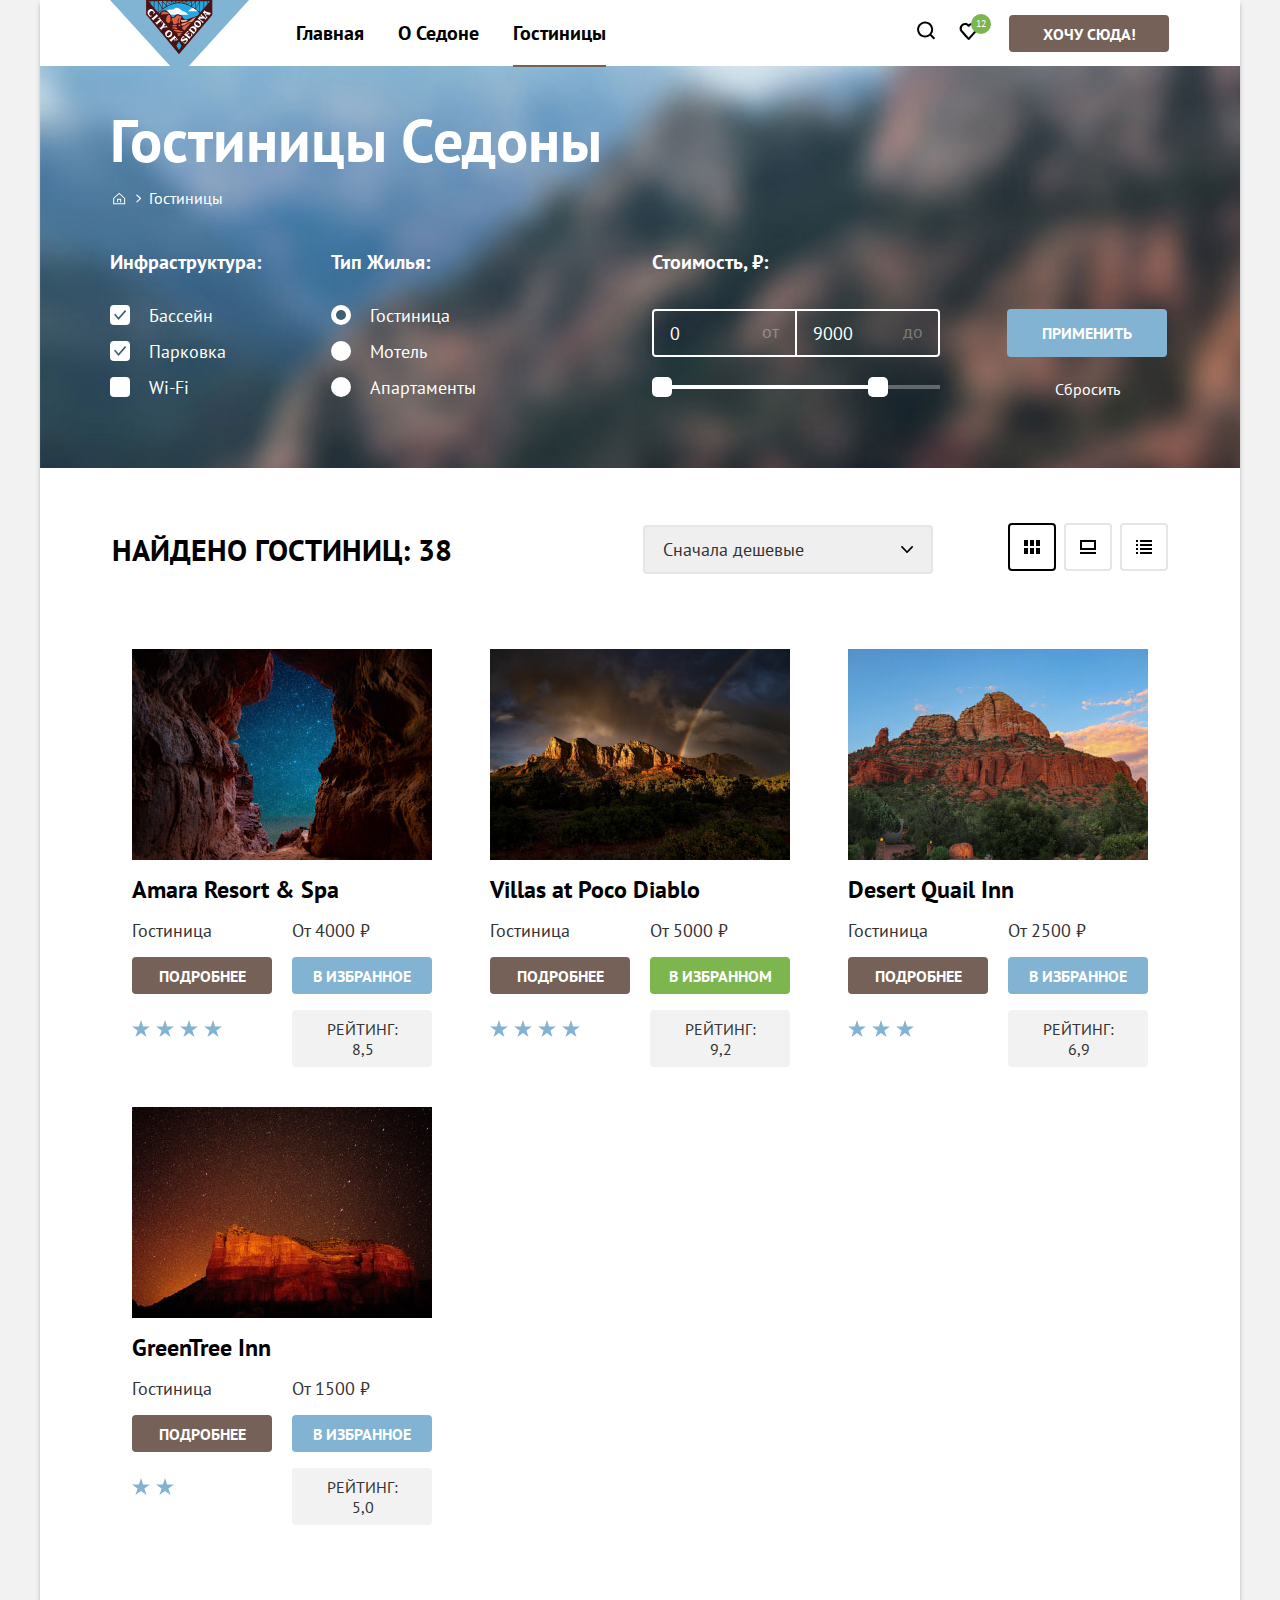
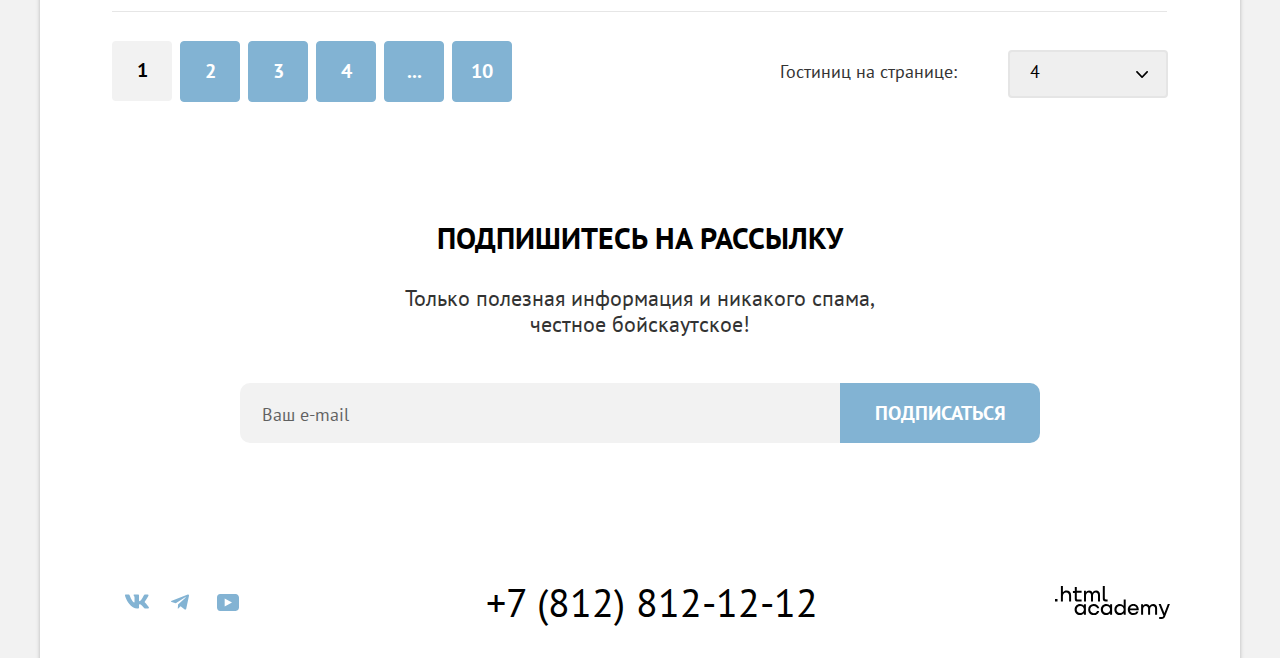
==== commit 78e4d00d: "Merge pull request #10 from irinka-akva/master" ====
--- a/catalog.html
+++ b/catalog.html
@@ -2,44 +2,46 @@
 <html lang="ru">
 
   <head>
-    <meta charset="utf-8" />
+    <meta charset="utf-8">
     <title>Гостиницы Седоны</title>
-    <link rel="stylesheet" href="styles/styles.css" />
+    <link rel="stylesheet" href="styles/styles.css">
+    <link rel="icon" type="image/png" sizes="32x32" href="images/favicon.png">
   </head>
 
   <body>
     <div class="common-container">
-      <header class="header">
+      <header>
         <nav class="navigation">
           <a class="navigation-logo" href="https://htmlacademy.ru/">
             <img class="header-logo" src="images/logo-sedona.svg" width="139" height="70"
               alt="Логотип сайта туристического городка Седона." />
           </a>
           <ul class="navigation-list">
-            <li class="navigation-list-item">
+            <li>
               <a class="navigation-link navigation-link-nav" href="index.html">Главная</a>
             </li>
-            <li class="navigation-list-item">
+            <li>
               <a class="navigation-link navigation-link-nav" href="#">О Седоне</a>
             </li>
-            <li class="navigation-list-item">
-              <a class="navigation-link-current navigation-link-current-catalog navigation-link-nav"
-                href="catalog.html">Гостиницы</a>
+            <li>
+              <a class="navigation-link-current navigation-link-nav" href="catalog.html">Гостиницы</a>
             </li>
           </ul>
           <ul class="navigation-list navigation-user">
-            <li class="navigation-list-item">
+            <li>
               <a class="navigation-link navigation-link-user" href="#">
-                <svg width="19" height="19" fill="currentColor" viewBox="0 0 19 19" xmlns="http://www.w3.org/2000/svg">
+                <svg aria-hidden="true" focusable="false" width="19" height="19" fill="currentColor" viewBox="0 0 19 19"
+                  xmlns="http://www.w3.org/2000/svg">
                   <path
                     d="m18.159 17.05-3.711-3.7c1.003-1.3 1.705-3 1.705-4.9 0-4.4-3.61-8-8.023-8C3.718.45.107 4.15.107 8.55c0 4.4 3.61 8 8.023 8 1.805 0 3.51-.6 4.914-1.7l3.71 3.7 1.404-1.5ZM8.13 14.55c-3.31 0-6.017-2.7-6.017-6s2.708-6 6.017-6c3.31 0 6.017 2.7 6.017 6s-2.707 6-6.017 6Z" />
                 </svg>
                 <span class="visually-hidden">Поиск.</span>
               </a>
             </li>
-            <li class="navigation-list-item">
+            <li>
               <a class="navigation-link navigation-link-user navigation-link-user-favorite" href="#">
-                <svg width="19" height="17" fill="currentColor" viewBox="0 0 19 17" xmlns="http://www.w3.org/2000/svg">
+                <svg aria-hidden="true" focusable="false" width="19" height="17" fill="currentColor" viewBox="0 0 19 17"
+                  xmlns="http://www.w3.org/2000/svg">
                   <path
                     d="M9.58 17c-.3 0-.6-.1-.8-.4-5.42-6.1-6.72-7.5-7.03-7.9A5.4 5.4 0 0 1 6.16 0c1.31 0 2.51.5 3.52 1.3a5.47 5.47 0 0 1 9.03 4.1c0 1.3-.5 2.5-1.31 3.4l-7.02 7.9c-.2.2-.4.3-.8.3ZM3.56 7.5c.3.4 3.51 4 6.12 6.9l6.21-7c.5-.5.7-1.2.7-2 0-1.8-1.5-3.3-3.3-3.3-1 0-2 .5-2.71 1.3-.3.3-.6.4-.9.4-.3 0-.6-.2-.8-.4a3.7 3.7 0 0 0-2.71-1.3c-1.8 0-3.31 1.5-3.31 3.3-.1.9.3 1.6.7 2.1-.1 0-.1 0 0 0Z" />
                 </svg>
@@ -47,7 +49,7 @@
                 <span class="navigation-counter">12</span>
               </a>
             </li>
-            <li class="navigation-list-item">
+            <li>
               <button class="button navigation-button-favourites" type="button">
                 <span class="favourites-button">Хочу сюда!</span>
               </button>
@@ -55,15 +57,15 @@
           </ul>
         </nav>
       </header>
-      <main class="main-inner main-container">
+      <main class="main-container">
         <div class="inner-header-filters">
           <header class="inner-header">
             <h1 class="inner-header-title">Гостиницы Седоны</h1>
             <ol class="breadcrumbs">
               <li class="breadcrumbs-item">
                 <a class="breadcrumbs-link breadcrumbs-link-home" href="index.html">
-                  <svg width="13" height="13" viewBox="0 0 13 13" fill="currentColor"
-                    xmlns="http://www.w3.org/2000/svg">
+                  <svg class="breadcrumbs-home-icon" aria-hidden="true" focusable="false" width="13" height="13"
+                    viewBox="0 0 13 13" fill="currentColor" xmlns="http://www.w3.org/2000/svg">
                     <path fill-rule="evenodd" clip-rule="evenodd"
                       d="m.16 6.15 6-5.5 6 5.5v6.2h-12v-6.2Zm1 .4v4.8h10v-4.8l-5-4.5-5 4.5Zm4 3.8h-1v-3.5h4v3.5h-1v-2.5h-2v2.5Z" />
                   </svg>
@@ -74,9 +76,9 @@
               </li>
             </ol>
           </header>
-          <section class="filters">
+          <section>
             <h2 class="visually-hidden">Фильтры выбора отелей.</h2>
-            <form class="filters-form" action="https://echo.htmlacademy.ru/" method="get">
+            <form action="https://echo.htmlacademy.ru/" method="get">
               <div class="filters-form-container">
                 <fieldset class="filters-form-group filters-infrastructure">
                   <legend class="filters-form-title">Инфраструктура:</legend>
@@ -109,21 +111,24 @@
                   <ul class="filters-form-list">
                     <li class="filters-form-item">
                       <label class="control">
-                        <input class=" visually-hidden control-item" type="radio" name="type-of-accomodation" value="hotel" checked />
-                        <span class="control-mark"></span>
-                        <span class="control-label">Отель</span>
-                      </label>
-                    </li>
-                    <li class="filters-form-item">
-                      <label class="control">
-                        <input class="visually-hidden control-item" type="radio" name="type-of-accomodation" value="motel" />
+                        <input class=" visually-hidden control-item" type="radio" name="type-of-accomodation"
+                          value="hotel" checked />
+                        <span class="control-mark"></span>
+                        <span class="control-label">Гостиница</span>
+                      </label>
+                    </li>
+                    <li class="filters-form-item">
+                      <label class="control">
+                        <input class="visually-hidden control-item" type="radio" name="type-of-accomodation"
+                          value="motel" />
                         <span class="control-mark"></span>
                         <span class="control-label">Мотель</span>
                       </label>
                     </li>
                     <li class="filters-form-item">
                       <label class="control">
-                        <input class="visually-hidden control-item" type="radio" name="type-of-accomodation" value="apartments" />
+                        <input class="visually-hidden control-item" type="radio" name="type-of-accomodation"
+                          value="apartments" />
                         <span class="control-mark"></span>
                         <span class="control-label">Апартаменты</span>
                       </label>
@@ -168,11 +173,11 @@
         <section class="select-catalog">
           <div class="select-catalog-wrapper">
             <h2 class="visually-hidden">Сортировка со списком отелей.</h2>
-            <p class="select-quantity">Найдено гостиниц:38</p>
+            <p class="select-quantity">Найдено гостиниц: 38</p>
             <select class="control-select" aria-label="Сортировка">
-              <option class="control-select-item" value="cheep">Сначала дешeвые</option>
-              <option class="control-select-item" value="popular">Сначала популярные</option>
-              <option class="control-select-item" value="expensive">Сначала дорогие</option>
+              <option value="cheep">Сначала дешeвые</option>
+              <option value="popular">Сначала популярные</option>
+              <option value="expensive">Сначала дорогие</option>
             </select>
 
             <div class="button-select-wrapper">
@@ -189,61 +194,65 @@
           </div>
           <ul class="hotel-list">
             <li class="hotel-card">
-              <img class="hotel-card-image" src="images/hotels/hotel-1.jpg" width="300" height="211" alt="" />
-              <h3 class="hotel-card-title">Amara Resort & Spa</h3>
+              <a class="hotel-image-link" href="#"><img class="hotel-card-image" src="images/hotels/hotel-1.jpg"
+                  width="300" height="211" alt="" /></a>
+              <h3 class="hotel-card-title"><a class="hotel-card-link" href="#">Amara Resort & Spa</a></h3>
+              <div class="hotel-card-item-wrapper">
+                <span>Гостиница</span>
+                <span>От 4000 ₽</span>
+                <a class="button" href="#">Подробнее</a>
+                <button class="button button-primary" type="button">
+                  В избранное
+                </button>
+                <img src="images/stars/stars-4.svg" width="140" height="37"
+                  alt="Четыре звезды." />
+                <span class="hotel-card-rating">Рейтинг: 8,5</span>
+              </div>
+            </li>
+            <li class="hotel-card">
+              <a class="hotel-image-link" href="#"><img class="hotel-card-image" src="images/hotels/hotel-2.jpg"
+                  width="300" height="211" alt="" /></a>
+              <h3 class="hotel-card-title"><a class="hotel-card-link" href="#">Villas at Poco Diablo</a></h3>
+              <div class="hotel-card-item-wrapper">
+                <span>Гостиница</span>
+                <span>От 5000 ₽</span>
+                <a class="button" href="#">Подробнее</a>
+                <button class="button button-secondary" type="button">
+                  В избранном
+                </button>
+                <img src="images/stars/stars-4.svg" width="140" height="37"
+                  alt="Четыре звезды." />
+                <span class="hotel-card-rating">Рейтинг: 9,2</span>
+              </div>
+            </li>
+            <li class="hotel-card">
+              <a class="hotel-image-link" href="#"><img class="hotel-card-image" src="images/hotels/hotel-3.jpg"
+                  width="300" height="211" alt="" /></a>
+              <h3 class="hotel-card-title"><a class="hotel-card-link" href="#">Desert Quail Inn</a></h3>
               <div class="hotel-card-item-wrapper">
                 <span class="hotel-card-item">Гостиница</span>
-                <span class="hotel-card-price">От 4000 ₽</span>
-                <a class="button hotel-card-button" href="#">Подробнее</a>
-                <button class="button button-primary hotel-card-button" type="button">
+                <span>От 2500 ₽</span>
+                <a class="button" href="#">Подробнее</a>
+                <button class="button button-primary" type="button">
                   В избранное
                 </button>
-                <img class="hotel-card-stars" src="images/stars/stars-4.svg" width="140" height="37"
-                  alt="Четыре звезды." />
-                <span class="hotel-card-rating">Рейтинг: 8,5</span>
+                <img src="images/stars/stars-3.svg" width="140" height="37"
+                  alt="Три звезды." />
+                <span class="hotel-card-rating">Рейтинг: 6,9</span>
               </div>
             </li>
             <li class="hotel-card">
-              <img class="hotel-card-image" src="images/hotels/hotel-2.jpg" width="300" height="211" alt="" />
-              <h3 class="hotel-card-title">Villas at Poco Diablo</h3>
+              <a class="hotel-image-link" href="#"><img class="hotel-card-image" src="images/hotels/hotel-4.jpg"
+                  width="300" height="211" alt="" /></a>
+              <h3 class="hotel-card-title"><a class="hotel-card-link" href="#">GreenTree Inn</a></h3>
               <div class="hotel-card-item-wrapper">
-                <span class="hotel-card-item">Гостиница</span>
-                <span class="hotel-card-price">От 5000 ₽</span>
-                <a class="button hotel-card-button" href="#">Подробнее</a>
-                <button class="button button-secondary hotel-card-button" type="button">
-                  В избранном
-                </button>
-                <img class="hotel-card-stars" src="images/stars/stars-4.svg" width="140" height="37"
-                  alt="Четыре звезды." />
-                <span class="hotel-card-rating">Рейтинг: 9,2</span>
-              </div>
-            </li>
-            <li class="hotel-card">
-              <img class="hotel-card-image" src="images/hotels/hotel-3.jpg" width="300" height="211" alt="" />
-              <h3 class="hotel-card-title">Desert Quail Inn</h3>
-              <div class="hotel-card-item-wrapper">
-                <span class="hotel-card-item">Гостиница</span>
-                <span class="hotel-card-price">От 2500 ₽</span>
-                <a class="button hotel-card-button" href="#">Подробнее</a>
-                <button class="button button-primary hotel-card-button" type="button">
+                <span>Гостиница</span>
+                <span>От 1500 ₽</span>
+                <a class="button" href="#">Подробнее</a>
+                <button class="button button-primary" type="button">
                   В избранное
                 </button>
-                <img class="hotel-card-stars" src="images/stars/stars-3.svg" width="140" height="37"
-                  alt="Три звезды." />
-                <span class="hotel-card-rating">Рейтинг: 6,9</span>
-              </div>
-            </li>
-            <li class="hotel-card">
-              <img class="hotel-card-image" src="images/hotels/hotel-4.jpg" width="300" height="211" alt="" />
-              <h3 class="hotel-card-title">GreenTree Inn</h3>
-              <div class="hotel-card-item-wrapper">
-                <span class="hotel-card-item">Гостиница</span>
-                <span class="hotel-card-price">От 1500 ₽</span>
-                <a class="button hotel-card-button" href="#">Подробнее</a>
-                <button class="button button-primary hotel-card-button" type="button">
-                  В избранное
-                </button>
-                <img class="hotel-card-stars" src="images/stars/stars-2.svg" width="140" height="37"
+                <img src="images/stars/stars-2.svg" width="140" height="37"
                   alt="Две звезды." />
                 <span class="hotel-card-rating">Рейтинг: 5,0</span>
               </div>
@@ -279,7 +288,7 @@
           </div>
         </section>
       </main>
-      <footer class="main-footer">
+      <footer>
         <section class="newsletter-catalog">
           <h2 class="newsletter-title-1">Подпишитесь на рассылку</h2>
           <p class="newsletter-description">
@@ -297,7 +306,7 @@
         <section class="footer-contacts">
           <h2 class="visually-hidden">Контакты.</h2>
           <div class="footer-container">
-            <section class="footer-contacts-social">
+            <section>
               <h3 class="visually-hidden">Социальные сети.</h3>
               <ul class="footer-contacts-social-list">
                 <li class="footer-contacts-social-list-item">
@@ -332,11 +341,11 @@
                 </li>
               </ul>
             </section>
-            <section class="footer-contacts-phone">
+            <section>
               <h3 class="visually-hidden">Номер телефона.</h3>
               <a class="footer-contacts-phone-number" href="tel:+78128121212">+7 (812) 812-12-12</a>
             </section>
-            <section class="footer-contacts-logo">
+            <section>
               <h3 class="visually-hidden">Логотип.</h3>
               <a class="footer-contacts-logo-link" href="https://htmlacademy.ru/">
                 <svg class="footer-contacts-logo-icon" aria-hidden="true" focusable="false" width="115" height="33"
--- a/styles/styles.css
+++ b/styles/styles.css
@@ -21,11 +21,17 @@
 body {
   margin: 0;
   height: 100%;
+  min-width: 1280px;
   font-family: "PT Sans", "Arial", sans-serif;
   font-size: 18px;
   line-height: 21px;
   color: #333333;
-  background-color: #F2F2F2;
+  background-color: #f2f2f2;
+}
+
+img {
+  max-width: 100%;
+  object-fit: contain;
 }
 
 .visually-hidden {
@@ -47,7 +53,7 @@
   line-height: 20px;
   text-align: center;
   text-transform: uppercase;
-  color: #FFFFFF;
+  color: #ffffff;
   background-color: #756157;
   text-decoration: none;
   cursor: pointer;
@@ -71,51 +77,51 @@
 }
 
 .button:disabled {
-  color: #FFFFFF;
-  background-color: #E5E5E5;
+  color: #ffffff;
+  background-color: #e5e5e5;
 }
 
 .button-primary {
-  background-color: #82B3D3;
+  background-color: #82b3d3;
 }
 
 .button-primary:hover {
-  background-color: #68A2CA;
+  background-color: #68a2ca;
 }
 
 .button-primary:focus {
-  background-color: #68A2CA;
+  background-color: #68a2ca;
   outline: none;
 }
 
 .button-primary:active {
   color: rgba(255, 255, 255, 0.3);
-  background-color: #82B3D3;
+  background-color: #82b3d3;
 }
 
 .button-secondary {
-  background-color: #7DB54F;
+  background-color: #7db54f;
 }
 
 .button-secondary:hover {
-  background-color: #6C9E42;
+  background-color: #6c9e42;
 }
 
 .button-secondary:focus {
-  background-color: #6C9E42;
+  background-color: #6c9e42;
   outline: none;
 }
 
 .button-secondary:active {
   color: rgba(255, 255, 255, 0.3);
-  background-color: #7DB54F;
+  background-color: #7db54f;
 }
 
 .common-container {
   display: flex;
   flex-direction: column;
   min-height: 100%;
-  background-color: #FFFFFF;
+  background-color: #ffffff;
   margin: 0 auto;
   width: 1200px;
   box-shadow: 0 4px 4px rgba(0, 0, 0, 0.25);
@@ -136,6 +142,11 @@
 .navigation-logo {
   width: 139px;
   margin-right: 30px;
+}
+
+.navigation-logo:focus {
+  background-color: rgba(131, 179, 211, 0.12);
+  outline: none;
 }
 
 .header-logo {
@@ -173,16 +184,13 @@
   position: absolute;
   z-index: 1;
   bottom: -1px;
-  width: 68px;
+  right: 17px;
+  left: 17px;
   height: 2px;
   background-color: #756257;
   content: "";
 }
 
-.navigation-link-current-catalog::before {
-  width: 93px;
-}
-
 .navigation-link-nav {
   display: block;
   padding: 20px 17px;
@@ -194,6 +202,8 @@
 
 .navigation-link-nav:focus {
   color: #756157;
+  background-color: rgba(131, 179, 211, 0.12);
+  outline: none;
 }
 
 .navigation-link-nav:active {
@@ -205,9 +215,9 @@
 }
 
 .navigation-user {
-  max-width: 300px;
+  max-width: 340px;
+  justify-content: flex-end;
   align-items: center;
-  justify-content: flex-end;
 }
 
 .navigation-user-icon {
@@ -221,7 +231,7 @@
 
 .navigation-link-user {
   display: block;
-  min-width: 19px;
+  min-width: 22px;
   min-height: 26px;
   padding: 17px 10px;
   background-size: cover;
@@ -235,6 +245,8 @@
 
 .navigation-link-user:focus {
   color: #756157;
+  background-color: rgba(131, 179, 211, 0.12);
+  outline: none;
 }
 
 .navigation-link-user:active {
@@ -248,7 +260,7 @@
 .navigation-counter {
   position: absolute;
   box-sizing: border-box;
-  top: 15px;
+  top: 11px;
   right: -2px;
   width: 20px;
   height: 20px;
@@ -256,15 +268,16 @@
   font-weight: 400;
   font-size: 10px;
   line-height: 13px;
-  color: #FFFFFF;
-  background-color: #7DB54F;
+  color: #ffffff;
+  background-color: #7db54f;
   border-radius: 50%;
 }
 
 .navigation-button-favourites {
   min-width: 160px;
-  margin: auto;
   margin-left: 20px;
+  margin-bottom: 5px;
+  margin-top: 5px;
 }
 
 .greeting {
@@ -281,8 +294,10 @@
 .greeting::after {
   position: absolute;
   width: 1200px;
-  content: url("../images/background-decoration.svg");
-  bottom: -5px;
+  height: 57px;
+  content: "";
+  background-image: url("../images/background-decoration.svg");
+  bottom: 0;
   left: 0;
 }
 
@@ -353,12 +368,12 @@
   padding-left: 85px;
   padding-right: 85px;
   width: 400px;
-  color: #FFFFFF;
-  background-color: #82B3D3;
+  color: #ffffff;
+  background-color: #82b3d3;
 }
 
 .container-advantages-list-item .advantages-title {
-  color: #FFFFFF;
+  color: #ffffff;
 }
 
 .container-advantages-list-item,
@@ -378,6 +393,19 @@
   display: block;
   margin-bottom: 30px;
   background-image: url("../images/advantage-icons/house.svg");
+  background-position: center;
+  width: 75px;
+  height: 73px;
+  background-repeat: no-repeat;
+  margin-left: auto;
+  margin-right: auto;
+}
+
+.internal-advantages-meal {
+  display: block;
+  margin-bottom: 30px;
+  background-image: url("../images/advantage-icons/meal.svg");
+  background-position: center;
   width: 75px;
   height: 72px;
   background-repeat: no-repeat;
@@ -385,36 +413,23 @@
   margin-right: auto;
 }
 
-.internal-advantages-meal {
-  display: block;
-  margin-bottom: 30px;
-  background-image: url("../images/advantage-icons/meal.svg");
-  width: 75px;
-  height: 72px;
-  background-repeat: no-repeat;
-  margin-left: auto;
-  margin-right: auto;
-}
-
 .internal-advantages-souvenir {
   display: block;
   margin-bottom: 30px;
   background-image: url("../images/advantage-icons/souvenir.svg");
+  background-position: center;
   width: 75px;
-  height: 76px;
+  height: 77px;
   background-repeat: no-repeat;
   margin-left: auto;
   margin-right: auto;
 }
 
-.container-advantages-list-1 {
+.container-advantages-list-1,
+.container-advantages-list-2 {
   display: flex;
   flex-wrap: wrap;
-}
-
-.container-advantages-list-2 {
-  display: flex;
-  flex-wrap: wrap;
+  background-color: #82b3d3;
 }
 
 .internal-advantages-list-item {
@@ -436,15 +451,12 @@
 }
 
 .list-item-tipe-1 {
-  background-color: #FFFFFF;
+  background-color: #ffffff;
 }
 
 .advantages-list-item {
   box-sizing: border-box;
-  padding-top: 92px;
-  padding-bottom: 50px;
-  padding-left: 85px;
-  padding-right: 85px;
+  padding: 103px 85px 102px 85px;
   width: 400px;
   background-color: rgba(131, 179, 211, 0.12);
 }
@@ -481,7 +493,7 @@
 
 .search-description {
   margin: 0;
-  margin-bottom: 68px;
+  margin-bottom: 56px;
 }
 
 .newsletter {
@@ -494,7 +506,7 @@
   background-color: #b09889;
   background-size: cover;
   background-repeat: no-repeat;
-  color: #FFFFFF;
+  color: #ffffff;
 }
 
 .newsletter-form {
@@ -504,11 +516,10 @@
 }
 
 .newsletter-form-field {
-  padding: 20px 22px 19px 22px;
+  padding: 15px 22px 15px 20px;
   border: 2px solid transparent;
   border-radius: 10px 0 0 10px;
   font: inherit;
-
 }
 
 .newsletter-form-field::placeholder {
@@ -517,16 +528,19 @@
   line-height: 21px;
   color: #000000;
   opacity: 0.6;
-
 }
 
 .newsletter-form-field:hover {
-  border: 2px solid #68A2CA;
+  border: 2px solid #68a2ca;
 }
 
 .newsletter-form-field:focus {
-  border: 2px solid #68A2CA;
-  outline: none;
+  border: 2px solid #68a2ca;
+  outline: none;
+}
+
+.newsletter-form-field:not(:placeholder-shown) {
+  background-color: #ffffff;
 }
 
 .newsletter-form-field:disabled {
@@ -536,18 +550,22 @@
 }
 
 .newsletter-form-field:invalid {
-  border: 2px solid #BF3535;
-  color: #BF3535;
+  border: 2px solid #bf3535;
+  color: #bf3535;
   outline: none;
 }
 
 .newsletter-form-field-catalog {
-  background-color: #F2F2F2;
+  background-color: #f2f2f2;
 }
 
 .newsletter-button {
+  padding: 12px 15px;
   border-radius: 0 10px 10px 0;
-  padding: 12px 15px;
+
+  font-size: 20px;
+  line-height: 36px;
+  font-style: normal;
 }
 
 .newsletter-title,
@@ -569,19 +587,14 @@
   margin-bottom: 46px;
 }
 
-.newsletter-button {
-  font-size: 20px;
-  line-height: 36px;
-}
-
 .footer-container {
   display: flex;
   justify-content: space-between;
 }
 
 .footer-contacts {
-  padding-top: 40px;
-  padding-bottom: 30px;
+  padding-top: 45px;
+  padding-bottom: 35px;
   padding-right: 70px;
   padding-left: 70px;
 }
@@ -604,27 +617,26 @@
 
 .navigation-icon {
   position: absolute;
-  margin: auto;
-  top: 0;
-  bottom: 0;
-  right: 0;
-  left: 0;
+  top: 12px;
+  left: 15px;
+
+  fill: #83b3d3;
+}
+
+.navigation-icon-vk {
+  left: 11px;
 }
 
 .footer-contacts-social-list-item {
   position: relative;
 }
 
-.navigation-icon {
-  fill: #83B3D3;
-}
-
 .footer-contacts-social-link:hover .navigation-icon {
-  fill: #68A2CA;
+  fill: #68a2ca;
 }
 
 .footer-contacts-social-link:focus .navigation-icon {
-  fill: #68A2CA;
+  fill: #68a2ca;
 }
 
 .footer-contacts-social-link:active .navigation-icon {
@@ -656,7 +668,7 @@
 
 .footer-contacts-logo-link {
   display: block;
-  padding-top: 9px;
+  padding-top: 4px;
   min-width: 115px;
   min-height: 34px;
 }
@@ -698,7 +710,7 @@
   position: relative;
   margin: auto;
   padding: 54px 70px 70px 70px;
-  background-color: #FFFFFF;
+  background-color: #ffffff;
   box-shadow: 0 25px 50px rgba(0, 0, 0, 0.15);
   border-radius: 30px;
 }
@@ -726,7 +738,7 @@
   padding: 20px;
   width: 53px;
   height: 53px;
-  background-color: #F2F2F2;
+  background-color: #f2f2f2;
   border: none;
   border-radius: 50%;
   cursor: pointer;
@@ -743,16 +755,16 @@
 }
 
 .modal-close-button:hover {
-  background-color: #E6E6E6;
+  background-color: #e6e6e6;
 }
 
 .modal-close-button:focus {
-  background-color: #E6E6E6;
-  outline: 3px solid #83B3D3;
+  background-color: #e6e6e6;
+  outline: 3px solid #83b3d3;
 }
 
 .modal-close-button:active {
-  background-color: #E6E6E6;
+  background-color: #e6e6e6;
   outline: none;
 }
 
@@ -766,6 +778,7 @@
 }
 
 .search-form-label {
+  padding-right: 7px;
   font: inherit;
   font-weight: 700;
   font-size: 20px;
@@ -777,16 +790,16 @@
 
 .search-form-input {
   padding: 15px 40px 14px 19px;
-  font-family: "PT Sans";
+  font-family: "PT Sans", "Arial", sans-serif;
   font-size: 18px;
   line-height: 21px;
   color: #000000;
-  background-color: #F2F2F2;
+  background-color: #f2f2f2;
   border: none;
 }
 
 .search-form-input::placeholder {
-  font-family: "PT Sans";
+  font-family: "PT Sans", "Arial", sans-serif;
   font-size: 18px;
   line-height: 21px;
   color: #000000;
@@ -807,25 +820,30 @@
 .search-form-date-wrapper {
   position: relative;
   grid-column: 2/5;
+  align-self: center;
 }
 
 .search-form-date:hover {
-  background-color: #E6E6E6;
+  background-color: #e6e6e6;
 }
 
 .search-form-date:focus {
-  background-color: #E6E6E6;
-  outline: 3px solid #83B3D3;
+  background-color: #e6e6e6;
+  outline: 3px solid #83b3d3;
 }
 
 .search-form-date:not(:placeholder-shown) {
-  background-color: #FFFFFF;
+  background-color: #ffffff;
   outline: 2px solid #000000;
 }
 
 .search-form-date:disabled {
-  background-color: #E6E6E6;
+  background-color: #e6e6e6;
   opacity: 0.3;
+}
+
+.search-form-date:invalid {
+  background-color: #f2f2f2;
 }
 
 .modal-button-calendar {
@@ -840,12 +858,12 @@
 }
 
 .modal-button-calendar:hover .button-calendar-icon {
-  background-color: #E6E6E6;
+  background-color: #e6e6e6;
 }
 
 .modal-button-calendar:focus .button-calendar-icon {
-  background-color: #E6E6E6;
-  outline: 3px solid #83B3D3;
+  background-color: #e6e6e6;
+  outline: 3px solid #83b3d3;
 }
 
 .modal-button-calendar:focus {
@@ -853,7 +871,7 @@
 }
 
 .modal-button-calendar:active .button-calendar-icon {
-  background-color: #E6E6E6;
+  background-color: #e6e6e6;
   outline: none;
 }
 
@@ -869,6 +887,7 @@
   width: 44px;
   flex-grow: 1;
   text-align: center;
+  background-color: #f2f2f2;
   border: none;
 }
 
@@ -877,26 +896,27 @@
   width: 35px;
   border: 2px solid transparent;
   padding: 13px 2px 12px 2px;
-  appearance: textfield;
+  -webkit-appearance: textfield;
+          appearance: textfield;
 }
 
 .search-form-num:hover {
-  background-color: #E6E6E6;
+  background-color: #e6e6e6;
 }
 
 .search-form-num:focus {
-  background-color: #E6E6E6;
-  border: 2px solid #83B3D3;
+  background-color: #e6e6e6;
+  border: 2px solid #83b3d3;
   outline: none;
 }
 
 .search-form-num:not(:placeholder-shown) {
-  background-color: #FFFFFF;
+  background-color: #ffffff;
   border: 2px solid #000000;
 }
 
 .search-form-num:disabled {
-  background-color: #E6E6E6;
+  background-color: #e6e6e6;
   opacity: 0.3;
 }
 
@@ -933,7 +953,7 @@
 
 .modal-button:focus .modal-counter-icon {
   opacity: 1;
-  outline: 3px solid #83B3D3;
+  outline: 3px solid #83b3d3;
 }
 
 .modal-button:focus {
@@ -951,7 +971,8 @@
 
 .search-form-num::-webkit-outer-spin-button,
 .search-form-num::-webkit-inner-spin-button {
-  appearance: none;
+  -webkit-appearance: none;
+          appearance: none;
   margin: 0;
 }
 
@@ -967,7 +988,7 @@
 }
 
 .search-form-note-error {
-  color: #FF5757;
+  color: #ff5757;
 }
 
 .modal-search-button {
@@ -980,21 +1001,21 @@
 }
 
 .modal-search-button:hover {
-  background-color: #68A2CA;
+  background-color: #68a2ca;
 }
 
 .modal-search-button:focus {
-  background-color: #68A2CA;
+  background-color: #68a2ca;
   outline: 3px solid #756257;
 }
 
 .modal-search-button:active {
-  background-color: #68A2CA;
+  background-color: #68a2ca;
   color: rgba(255, 255, 255, 0.3);
 }
 
 .modal-search-button:disabled {
-  background-color: #68A2CA;
+  background-color: #68a2ca;
   color: rgba(255, 255, 255, 0.3);
 }
 
@@ -1007,27 +1028,26 @@
 
 .tooltip-toggle {
   border: none;
-  background-color: #83B3D3;
+  background-color: #83b3d3;
   width: 25px;
   height: 25px;
   padding: 0;
   margin: 0;
-  margin-left: 12px;
-  margin-top: 3px;
+  margin-top: 1px;
   display: block;
   border-radius: 50%;
 }
 
 .tooltip-toggle:hover,
 .tooltip-toggle:focus {
-  background-color: #68A2CA;
+  background-color: #68a2ca;
   outline: none;
 }
 
 .tooltip-text {
   box-sizing: border-box;
   background-color: #333333;
-  color: #FFFFFF;
+  color: #ffffff;
   font: inherit;
   font-style: normal;
   font-weight: 400;
@@ -1039,13 +1059,13 @@
   border-radius: 10px;
   width: 256px;
   position: absolute;
-  margin-top: 15px;
-  left: 65%;
+  margin-top: 16px;
+  left: 50%;
   transform: translateX(-50%);
   display: none;
 }
 
-.tooltip-text:before {
+.tooltip-text::before {
   content: url("../images/tooltip-corner.svg");
   width: 19px;
   height: 9px;
@@ -1068,13 +1088,13 @@
 /* Catalog page */
 
 .inner-header-filters {
-  padding: 70px;
+  padding: 70px 70px 55px 70px;
   padding-top: 35px;
   background-image: url("../images/background/filters-background.jpg");
   background-size: cover;
   background-repeat: no-repeat;
   background-color: #756157;
-  color: #FFFFFF;
+  color: #ffffff;
 }
 
 .inner-header {
@@ -1084,7 +1104,7 @@
 
 .inner-header-title {
   margin: 0;
-  margin-bottom: 10px;
+  margin-bottom: 5px;
   font-weight: 700;
   font-size: 60px;
   line-height: 78px;
@@ -1095,34 +1115,37 @@
   align-items: center;
   flex-wrap: wrap;
   margin: 0;
-  margin-bottom: 40px;
+  margin-bottom: 36px;
   padding: 0;
-  max-width: 400px;
+  max-width: 1000px;
   list-style-type: none;
+}
+
+.breadcrumbs-home-icon {
+  padding-top: 5px;
 }
 
 .breadcrumbs-item a {
   display: block;
-  min-width: 12px;
-  min-height: 12px;
+  min-width: 13px;
+  min-height: 13px;
   font-family: inherit;
   font-size: 16px;
   line-height: 21px;
-  color: #FFFFFF;
+  color: #ffffff;
   text-decoration: none;
 }
 
 .breadcrumbs-item:not(:last-child) .breadcrumbs-link {
   position: relative;
   margin-right: 20px;
-  padding: 4px;
+  padding: 3px;
 }
 
 .breadcrumbs-item:not(:last-child) .breadcrumbs-link::after {
   position: absolute;
   content: url("../images/arrow-right.svg");
   right: -13px;
-
 }
 
 .breadcrumbs-item:not(:last-child) .breadcrumbs-link:hover {
@@ -1130,7 +1153,7 @@
 }
 
 .breadcrumbs-item:not(:last-child) .breadcrumbs-link:focus {
-  color: #FFFFFF;
+  color: #ffffff;
 }
 
 .breadcrumbs-item:not(:last-child) .breadcrumbs-link:active {
@@ -1139,6 +1162,7 @@
 
 .filters-form-container {
   display: flex;
+  flex-wrap: wrap;
 }
 
 .filters-form-group {
@@ -1155,9 +1179,11 @@
 
 .filters-form-title {
   margin-bottom: 30px;
+  padding: 0;
   font-weight: 700;
   font-size: 20px;
   line-height: 26px;
+  text-transform: capitalize;
 }
 
 .filters-price .filters-form-title {
@@ -1176,7 +1202,7 @@
   left: 0;
   width: 20px;
   height: 20px;
-  background-color: #FFFFFF;
+  background-color: #ffffff;
   border-radius: 4px;
 }
 
@@ -1196,12 +1222,12 @@
   left: 5px;
   width: 10px;
   height: 10px;
-  background-color: #3F5E72;
+  background-color: #3f5e72;
   border-radius: 50%;
   content: "";
 }
 
-.filters-form-item:not(:last-child) {
+.filters-form-item {
   margin-bottom: 15px;
 }
 
@@ -1211,7 +1237,7 @@
 
 .control-item:focus + .control-mark {
   background-color: rgba(255, 255, 255, 0.6);
-  outline: 3px solid #83B3D3;
+  outline: 3px solid #83b3d3;
 }
 
 .control-item:active + .control-mark {
@@ -1230,29 +1256,30 @@
   box-sizing: border-box;
   width: 144px;
   height: 48px;
-  padding: 14px 38px 13px 18px;
-  margin-bottom: 32px;
-  border: 2px solid #FFFFFF;
-  font-family: "PT Sans";
+  padding: 14px 38px 13px 16px;
+  margin-bottom: 28px;
+  border: 2px solid #ffffff;
+  font-family: "PT Sans", "Arial", sans-serif;
   font-size: 18px;
-  color: #FFFFFF;
+  color: #ffffff;
   background-color: transparent;
-  appearance: textfield;
+  -webkit-appearance: textfield;
+          appearance: textfield;
 }
 
 .range-input::placeholder {
-  font-family: "PT Sans";
+  font-family: "PT Sans", "Arial", sans-serif;
   font-size: 18px;
-  color: #FFFFFF;
+  color: #ffffff;
 }
 
 .range-input-min {
-  border-right: 1px solid #FFFFFF;
+  border-right: 1px solid #ffffff;
   border-radius: 4px 0 0 4px;
 }
 
 .range-input-max {
-  border-left: 1px solid #FFFFFF;
+  border-left: 1px solid #ffffff;
   border-radius: 0 4px 4px 0;
 }
 
@@ -1261,10 +1288,10 @@
 }
 
 .range-input:focus {
-  box-shadow: 0 0 0 3px #81B3D2,
-    inset 0 0 0 3px #81B3D2;
-  outline: none;
-  border-color: #FFFFFF;
+  box-shadow: 0 0 0 3px #81b3d2,
+    inset 0 0 0 3px #81b3d2;
+  outline: none;
+  border-color: #ffffff;
 }
 
 .range-input:not(:placeholder-shown) {
@@ -1277,20 +1304,21 @@
 
 .range-input-label {
   position: absolute;
-  right: 15px;
+  right: 17px;
   top: 12px;
   font: inherit;
   font-style: normal;
   font-weight: 400;
   font-size: 18px;
   line-height: 21px;
-  color: #FFFFFF;
+  color: #ffffff;
   opacity: 0.3;
 }
 
 .range-input::-webkit-outer-spin-button,
 .range-input::-webkit-inner-spin-button {
-  appearance: none;
+  -webkit-appearance: none;
+          appearance: none;
   margin: 0;
 }
 
@@ -1303,14 +1331,14 @@
 .range-bar {
   position: absolute;
   height: 4px;
-  background-color: #FFFFFF;
+  background-color: #ffffff;
 }
 
 .range-toggle {
   position: absolute;
   width: 20px;
   height: 20px;
-  background: #FFFFFF;
+  background: #ffffff;
   border: none;
   border-radius: 5px;
   cursor: pointer;
@@ -1321,12 +1349,12 @@
 }
 
 .range-toggle:focus {
-  border: 3px solid #83B3D3;
+  border: 3px solid #83b3d3;
   box-shadow: 0 4px 10px rgba(0, 0, 0, 0.25);
 }
 
 .range-toggle:active {
-  border: 2px solid #83B3D3;
+  border: 2px solid #83b3d3;
   box-shadow: 0 7px 15px rgba(0, 0, 0, 0.4);
 }
 
@@ -1337,13 +1365,13 @@
 
 .toggle-max {
   top: -8px;
-  right: -10px;
+  right: -8px;
 }
 
 .button-submit {
   min-width: 160px;
   padding: 14px 15px;
-  margin-bottom: 20px;
+  margin-bottom: 18px;
   margin-top: 60px;
 }
 
@@ -1351,7 +1379,7 @@
   font-family: inherit;
   font-size: 16px;
   line-height: 20px;
-  color: #FFFFFF;
+  color: #ffffff;
   background-color: transparent;
   border: 3px solid transparent;
   border-radius: 4px;
@@ -1359,23 +1387,24 @@
 }
 
 .button-reset:hover {
-  color: #FFFFFF;
+  color: #ffffff;
   opacity: 0.6;
 }
 
 .button-reset:focus {
-  color: #FFFFFF;
-  border: 3px solid #83B3D3;
+  color: #ffffff;
+  border: 3px solid #83b3d3;
   outline: none;
 }
 
 .button-reset:active {
-  color: #FFFFFF;
+  color: #ffffff;
   opacity: 0.3;
-
 }
 
 .filters-button-wrapper {
+  display: flex;
+  flex-direction: column;
   text-align: center;
 }
 
@@ -1391,12 +1420,12 @@
 
 .filters-price {
   min-width: 288px;
-  margin-right: 70px;
+  margin-right: 67px;
 }
 
 .select-catalog {
   display: flex;
-  padding-top: 50px;
+  padding-top: 55px;
   padding-left: 72px;
   padding-right: 72px;
   flex-direction: column;
@@ -1405,39 +1434,41 @@
 .select-catalog-wrapper {
   display: flex;
   flex-wrap: wrap;
-  margin-bottom: 56px;
+  margin-bottom: 53px;
 }
 
 .control-select {
   box-sizing: border-box;
   min-width: 290px;
-  padding: 14px 40px 14px 20px;
-  border: 2px solid #E5E5E5;
+  padding: 12px 40px 12px 18px;
+  align-self: center;
+  border: 2px solid #e5e5e5;
   border-radius: 4px;
-  font-family: "PT Sans";
+  font-family: "PT Sans", "Arial", sans-serif;
   font-size: 18px;
   line-height: 21px;
   color: #333333;
   background-image: url("../images/arrow-down.svg");
   background-repeat: no-repeat;
-  background-position: right 21px center;
-  appearance: none;
+  background-position: right 18px center;
+  -webkit-appearance: none;
+          appearance: none;
 }
 
 .control-select:hover,
 .pagination-select:hover {
-  border: 2px solid #68A2CA;
+  border: 2px solid #68a2ca;
 }
 
 .control-select:focus,
 .pagination-select:focus {
-  border: 2px solid #68A2CA;
+  border: 2px solid #68a2ca;
   outline: none;
 }
 
 .control-select:active,
 .pagination-select:active {
-  border: 2px solid #3F5E72;
+  border: 2px solid #3f5e72;
 }
 
 .control-select:disabled,
@@ -1447,6 +1478,7 @@
 }
 
 .select-quantity {
+  align-self: center;
   margin: 0;
   margin-right: 191px;
   max-width: 370px;
@@ -1469,11 +1501,12 @@
   width: 48px;
   height: 48px;
   margin-right: 8px;
+  margin-bottom: 5px;
   background-repeat: no-repeat;
   background-position: center;
   background-size: 16px 14px;
-  background-color: #FFFFFF;
-  border: 2px solid #E5E5E5;
+  background-color: #ffffff;
+  border: 2px solid #e5e5e5;
   border-radius: 4px;
 }
 
@@ -1482,7 +1515,7 @@
 }
 
 .button-select:focus {
-  border: 2px solid #68A2CA;
+  border: 2px solid #68a2ca;
 }
 
 .button-select:active {
@@ -1530,19 +1563,50 @@
 .hotel-card-title {
   margin: 0;
   margin-bottom: 16px;
+  margin-top: 16px;
   font-weight: 700;
   font-size: 24px;
   line-height: 28px;
   color: #000000;
 }
 
-.hotel-card-image {
-  margin-bottom: 16px;
+.hotel-card-link {
+  text-decoration: none;
+  color: #000000;
+}
+
+.hotel-card-link:hover {
+  color: #756157;
+}
+
+.hotel-card-link:focus {
+  color: #756157;
+}
+
+.hotel-card-link:active {
+  color: rgba(117, 97, 87, 0.3);
+}
+
+.hotel-card-image,
+.hotel-image-link {
+  display: block;
+}
+
+.hotel-image-link:hover {
+  outline: 3px solid #83b3d3;
+}
+
+.hotel-image-link:focus {
+  outline: 3px solid #2b97de;
+}
+
+.hotel-image-link:active {
+  outline: 3px solid #06446d;
 }
 
 .hotel-card-rating {
   padding: 9px 22px 8px 23px;
-  background-color: #F2F2F2;
+  background-color: #f2f2f2;
   font-size: 16px;
   line-height: 20px;
   text-align: center;
@@ -1555,6 +1619,7 @@
   flex-wrap: wrap;
   margin: 0;
   padding: 0;
+  max-width: 600px;
   list-style-type: none;
 }
 
@@ -1562,6 +1627,7 @@
   position: relative;
   display: flex;
   flex-wrap: wrap;
+  margin-bottom: 19px;
 }
 
 .pagination-all::before {
@@ -1569,68 +1635,77 @@
   width: 1055px;
   height: 0;
   top: -30px;
-  border-bottom: 1px solid #E6E6E6;
+  border-bottom: 1px solid #e6e6e6;
   content: "";
 }
 
 .pagination-link {
   display: block;
   box-sizing: border-box;
-  width: 60px;
-  height: 60px;
-  padding-top: 11px;
+  min-width: 60px;
+  max-width: 150px;
+  min-height: 60px;
+  padding: 11px 18px 12px 18px;
   font-weight: 700;
   font-size: 20px;
   line-height: 36px;
   text-align: center;
   text-transform: uppercase;
-  background-color: #82B3D3;
-  color: #FFFFFF;
+  background-color: #82b3d3;
+  color: #ffffff;
   border-radius: 4px;
   cursor: pointer;
   text-decoration: none;
 }
 
+.pagination-item {
+  margin-bottom: 5px;
+}
+
 .pagination-item:not(:last-child) {
   margin-right: 8px;
 }
 
 .pagination-item:not(:first-child) .pagination-link {
-  border: 1px solid #82B3D3;
+  border: 1px solid #82b3d3;
 }
 
 .pagination-item:not(:first-child) .pagination-link:hover {
-  background-color: #68A2CA;
+  background-color: #68a2ca;
 }
 
 .pagination-item:not(:first-child) .pagination-link:focus {
-  background-color: #68A2CA;
+  background-color: #68a2ca;
   outline: none;
 }
 
 .pagination-item:not(:first-child) .pagination-link:active {
-  background-color: #82B3D3;
+  background-color: #82b3d3;
   color: rgba(255, 255, 255, 0.3);
 }
 
 .pagination-select {
+  box-sizing: border-box;
   min-width: 160px;
-  padding: 14px 20px;
+  max-width: 250px;
+  padding: 9px 20px 14px 20px;
   padding-right: 40px;
-  border: 2px solid #E5E5E5;
+  align-self: center;
+  border: 2px solid #e5e5e5;
   border-radius: 4px;
-  font-family: "PT Sans";
+  font-family: "PT Sans", "Arial", sans-serif;
   font-size: 18px;
   line-height: 21px;
   background-image: url("../images/arrow-down.svg");
   background-repeat: no-repeat;
-  background-position: right 21px center;
-  appearance: none;
+  background-position: right 18px center;
+  -webkit-appearance: none;
+          appearance: none;
 }
 
 .pagination-current {
   color: #000000;
-  background-color: #F2F2F2;
+  background-color: #f2f2f2;
 }
 
 .pagination-label {
@@ -1638,6 +1713,7 @@
   margin-right: 51px;
   padding-top: 20px;
   padding-bottom: 17px;
+  max-width: 250px;
 }
 
 .newsletter-catalog {
